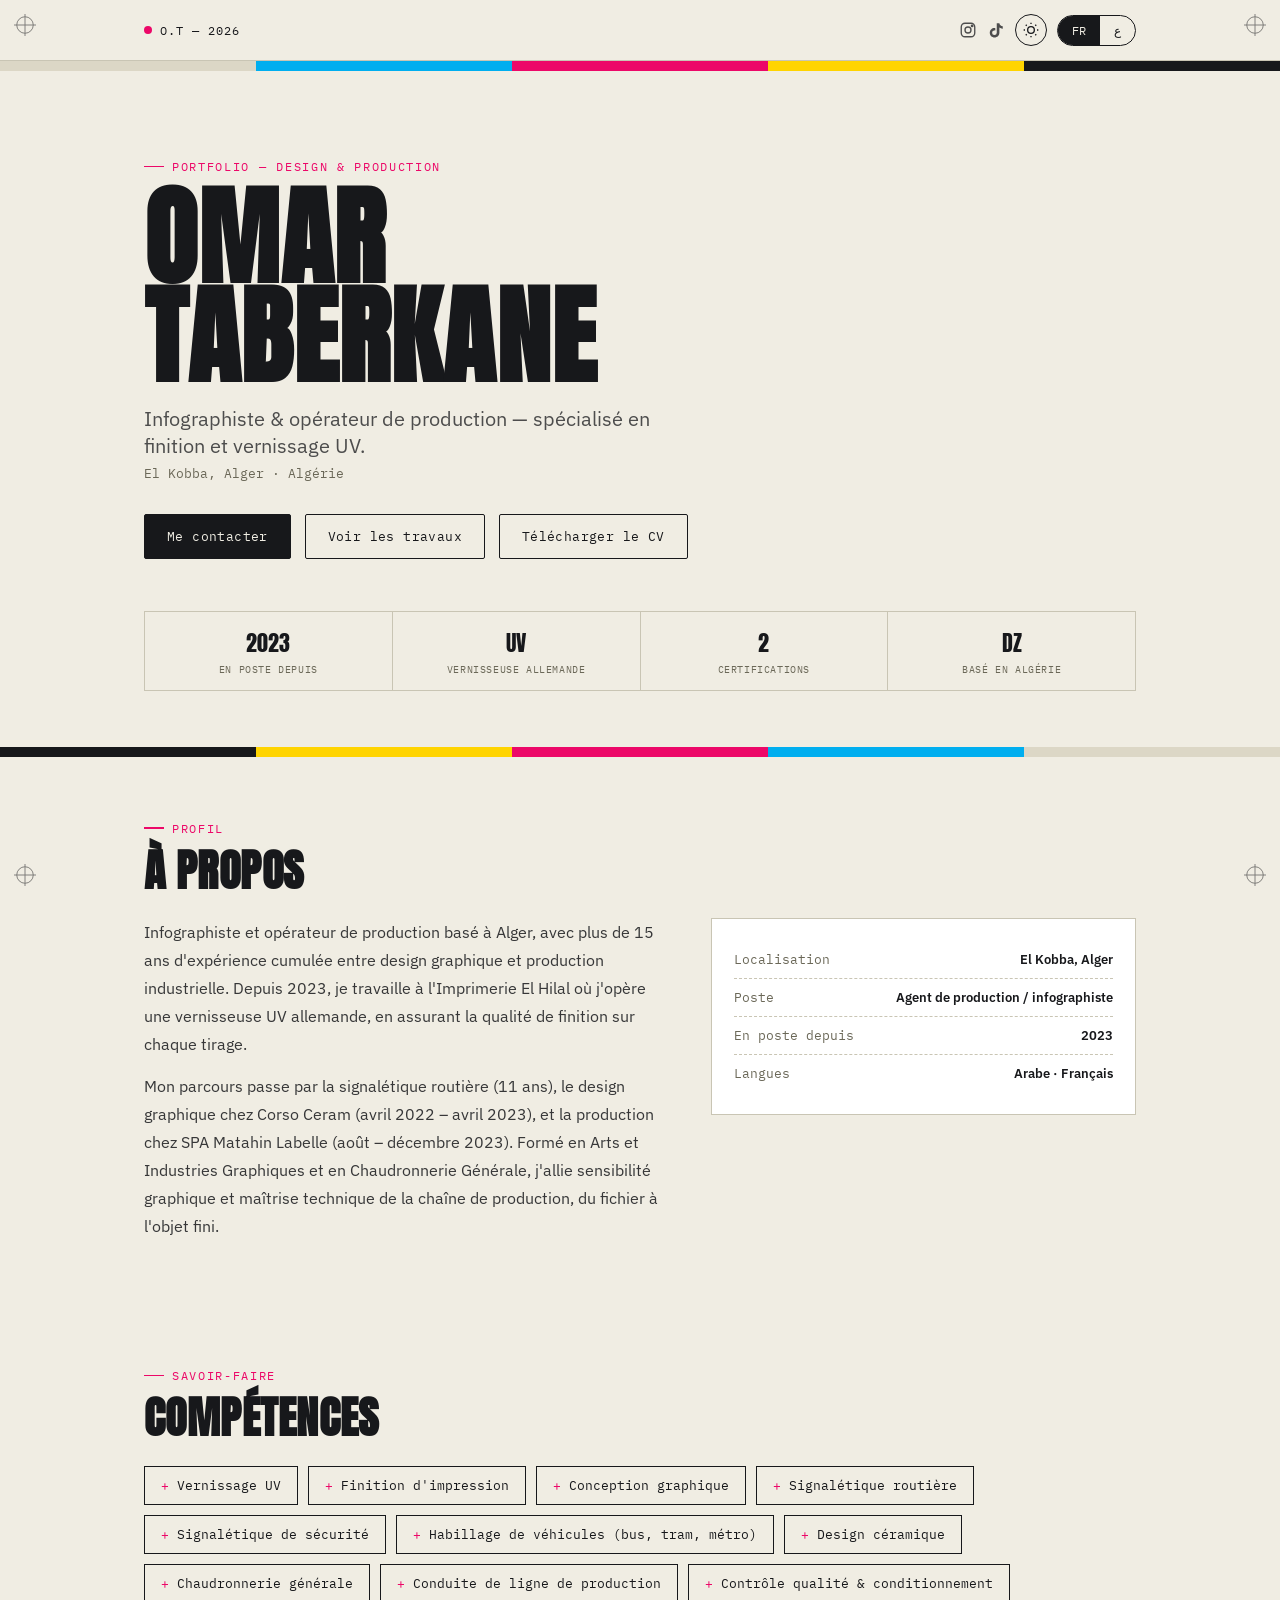
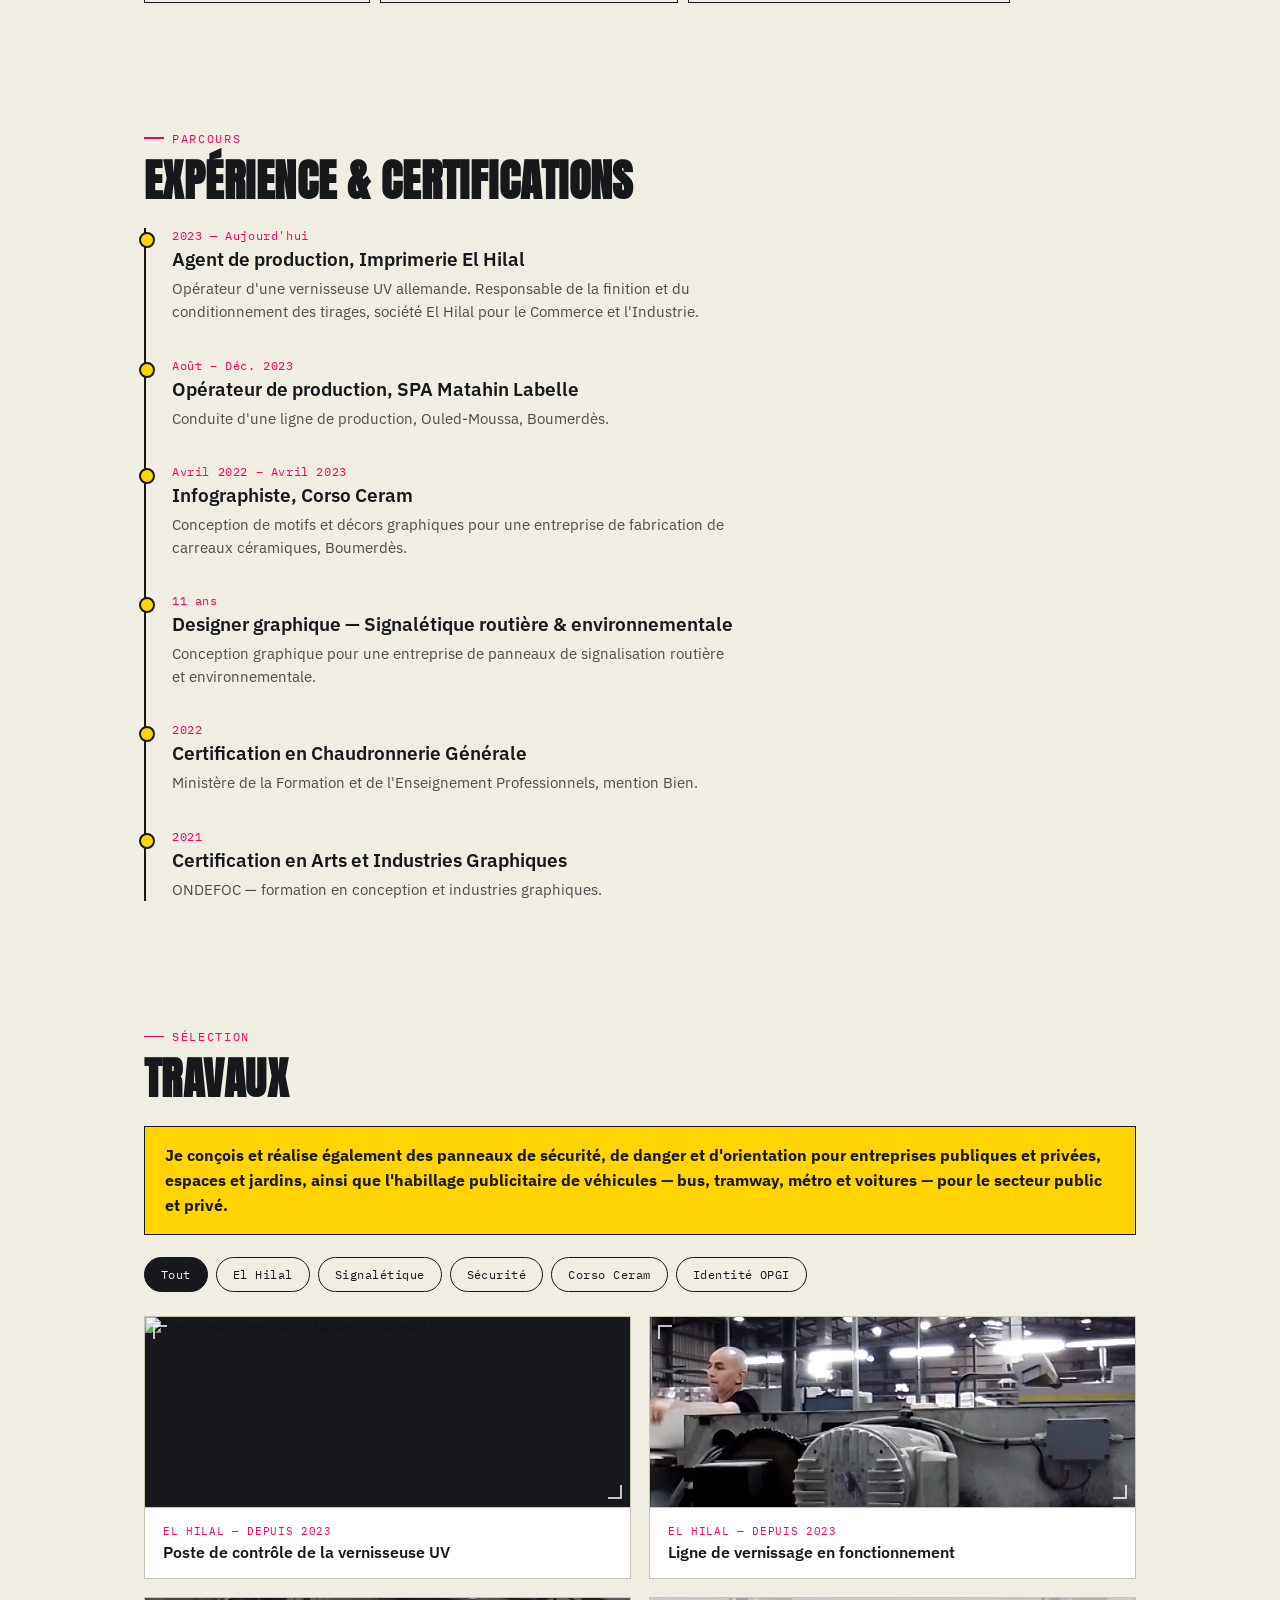
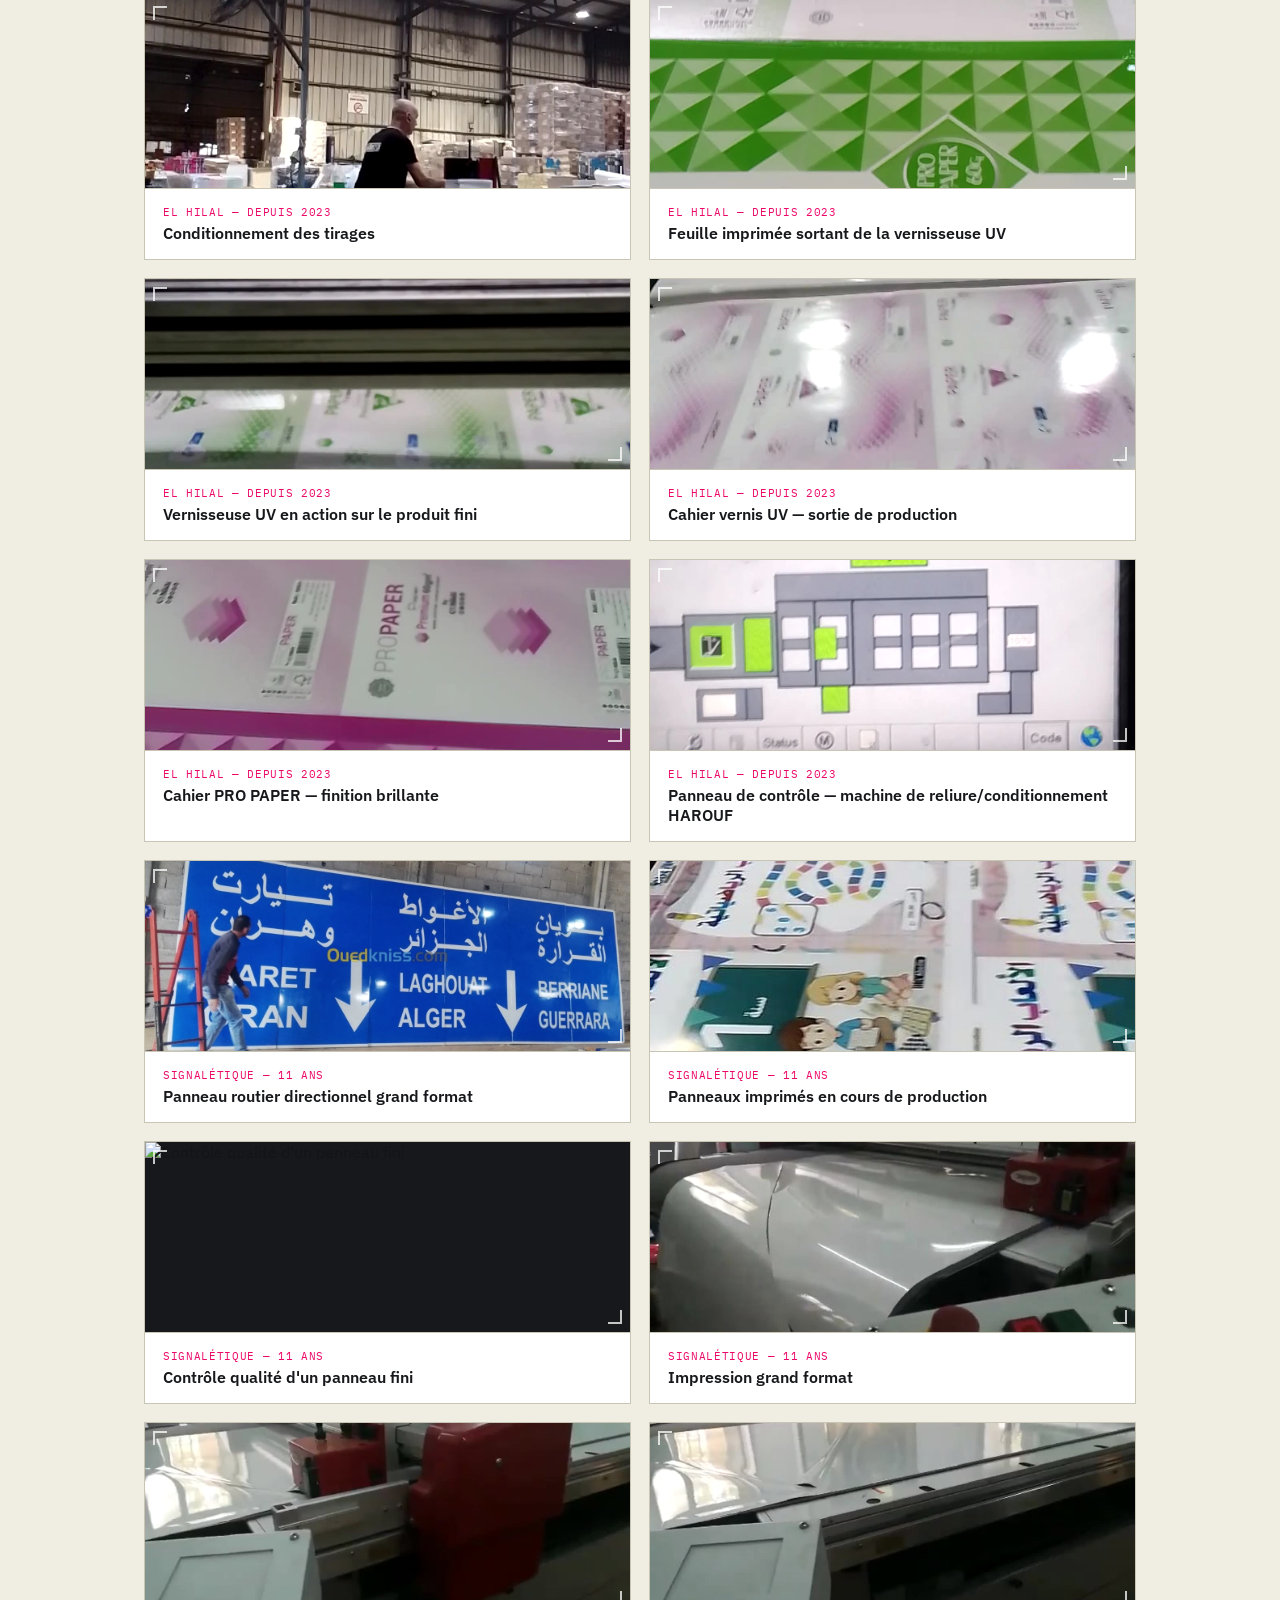
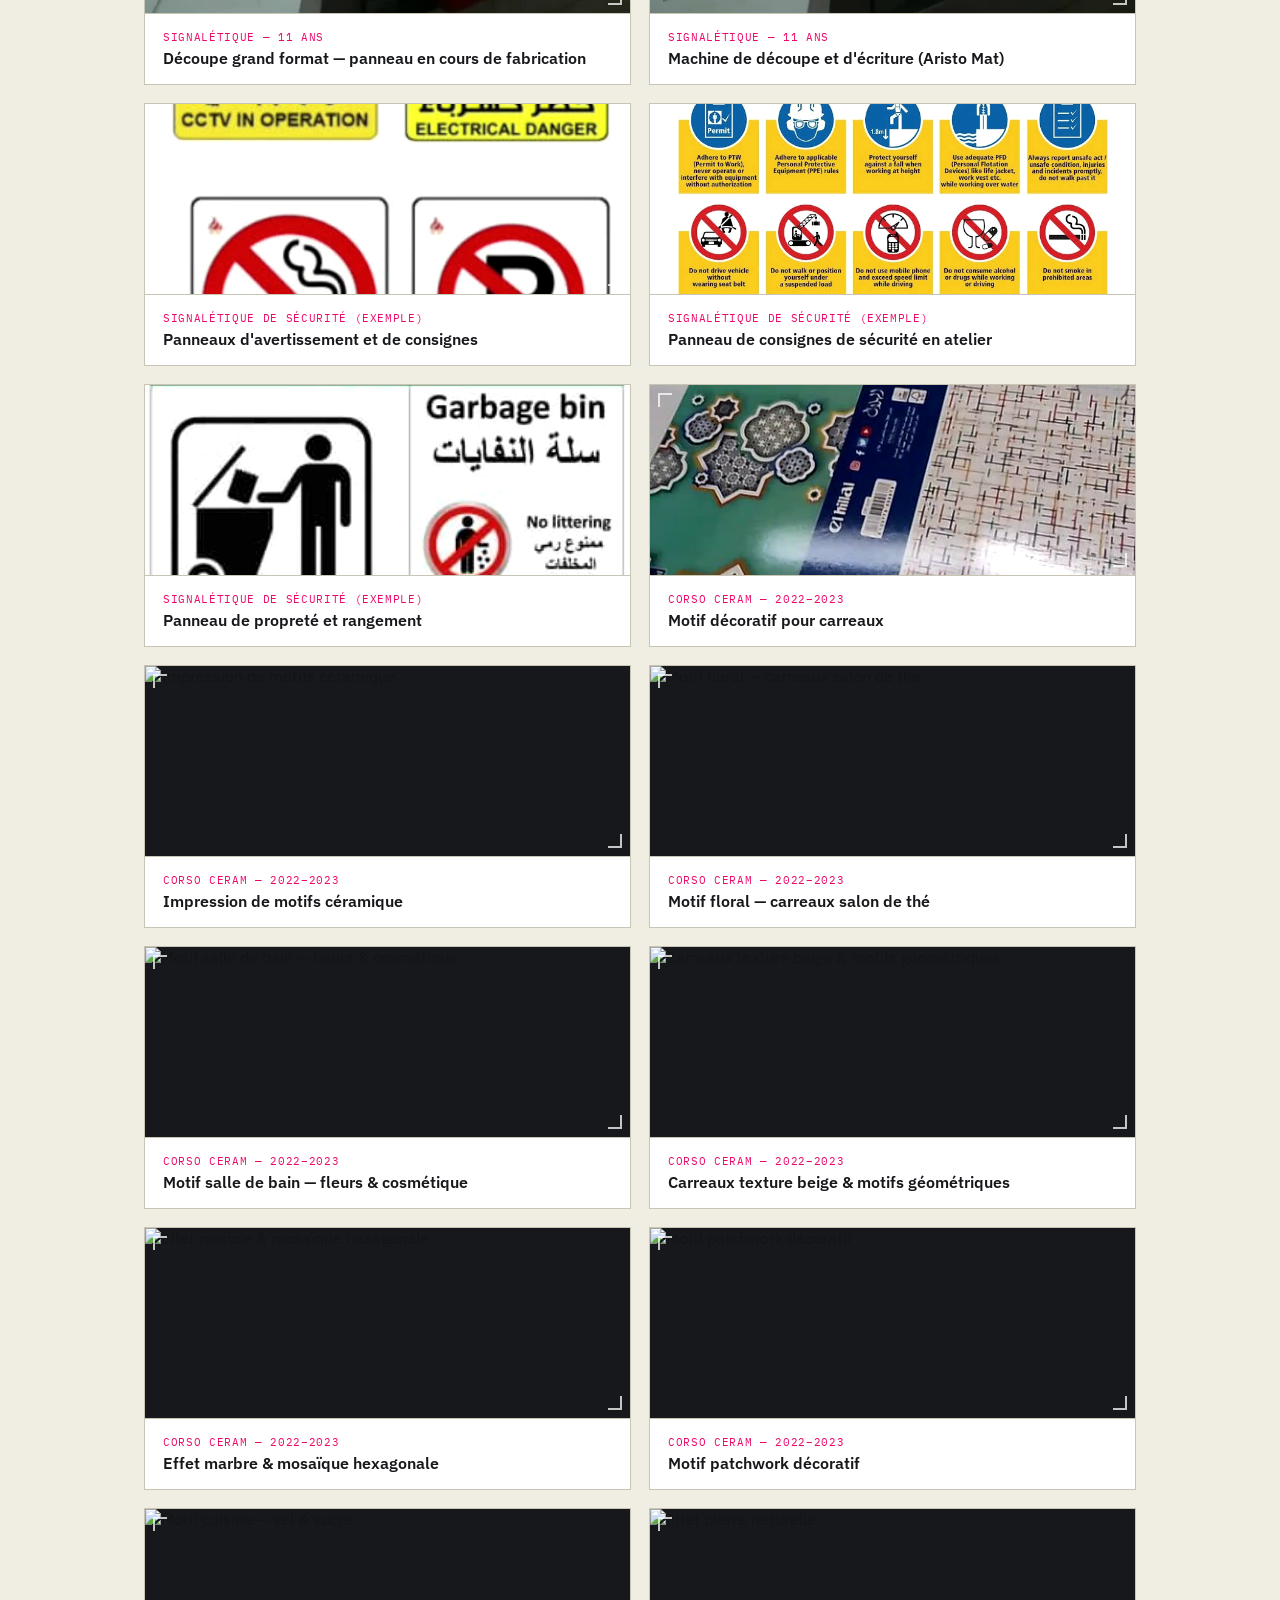
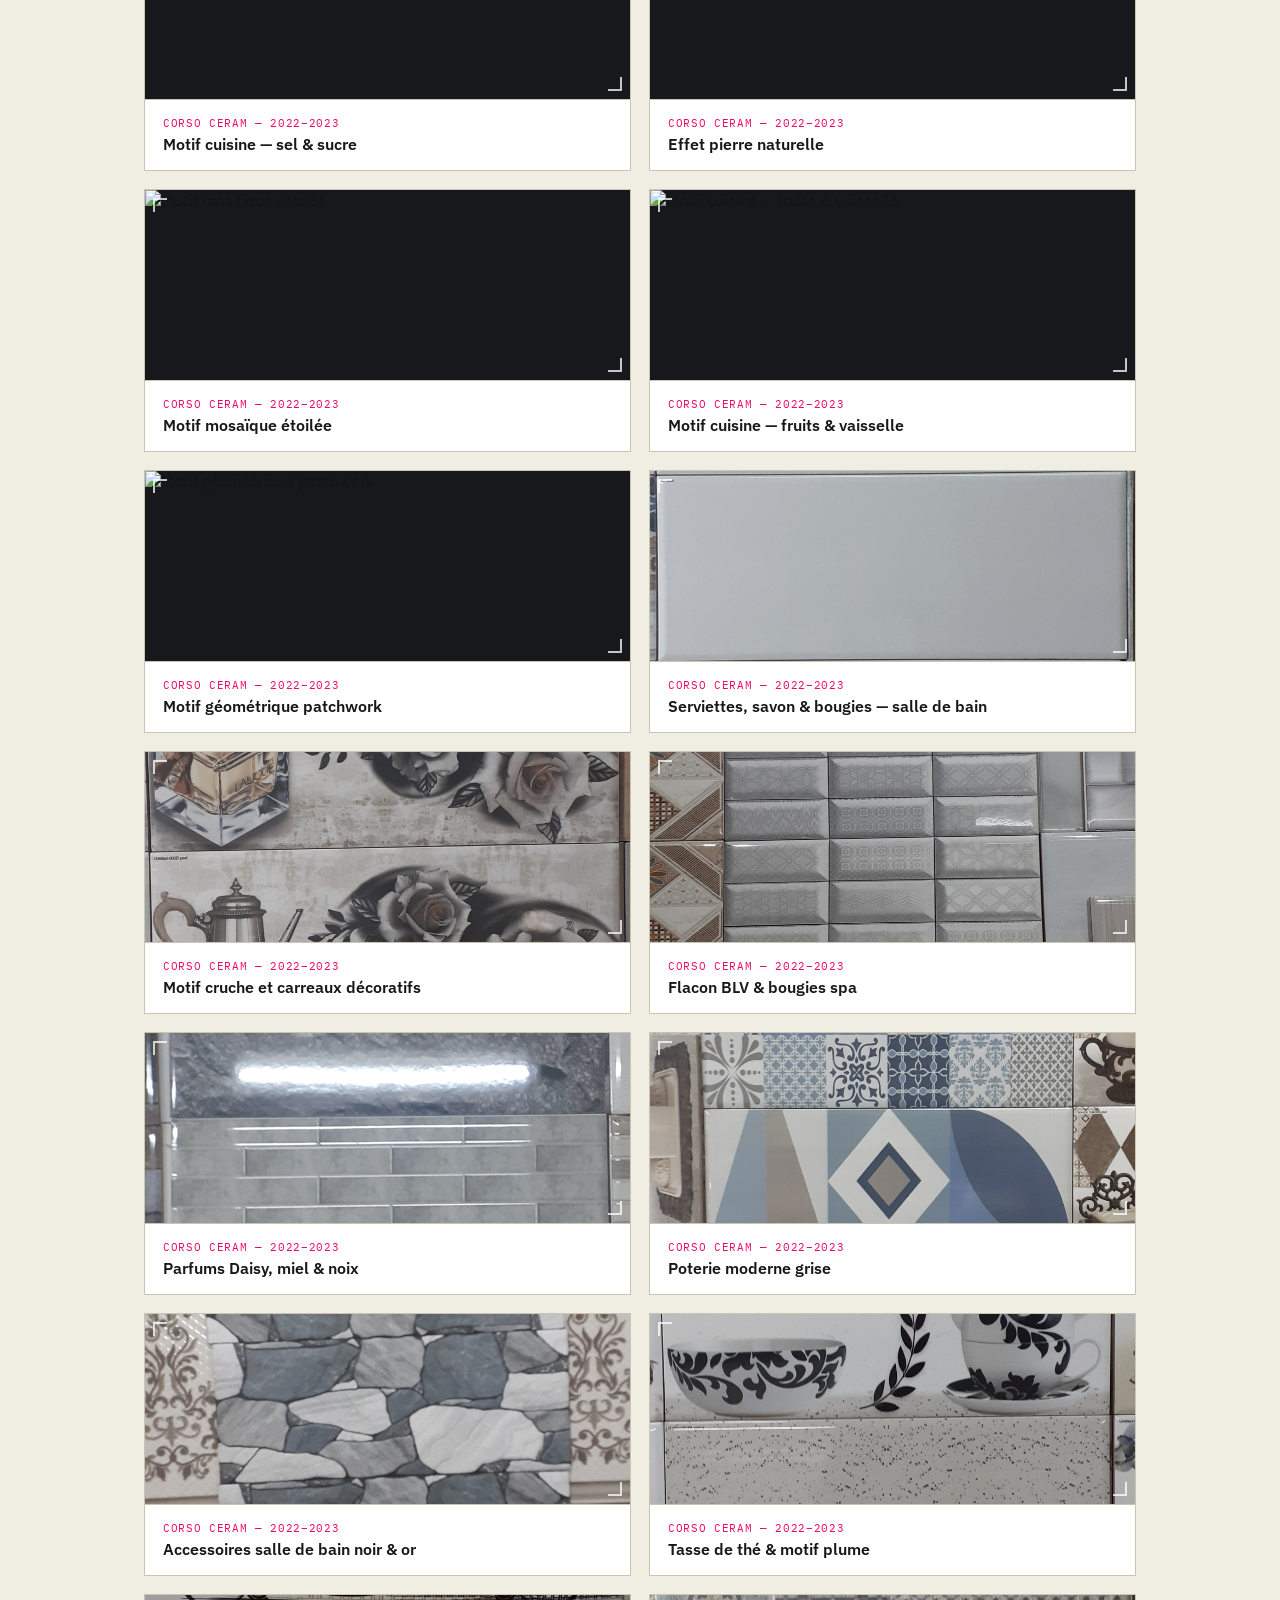
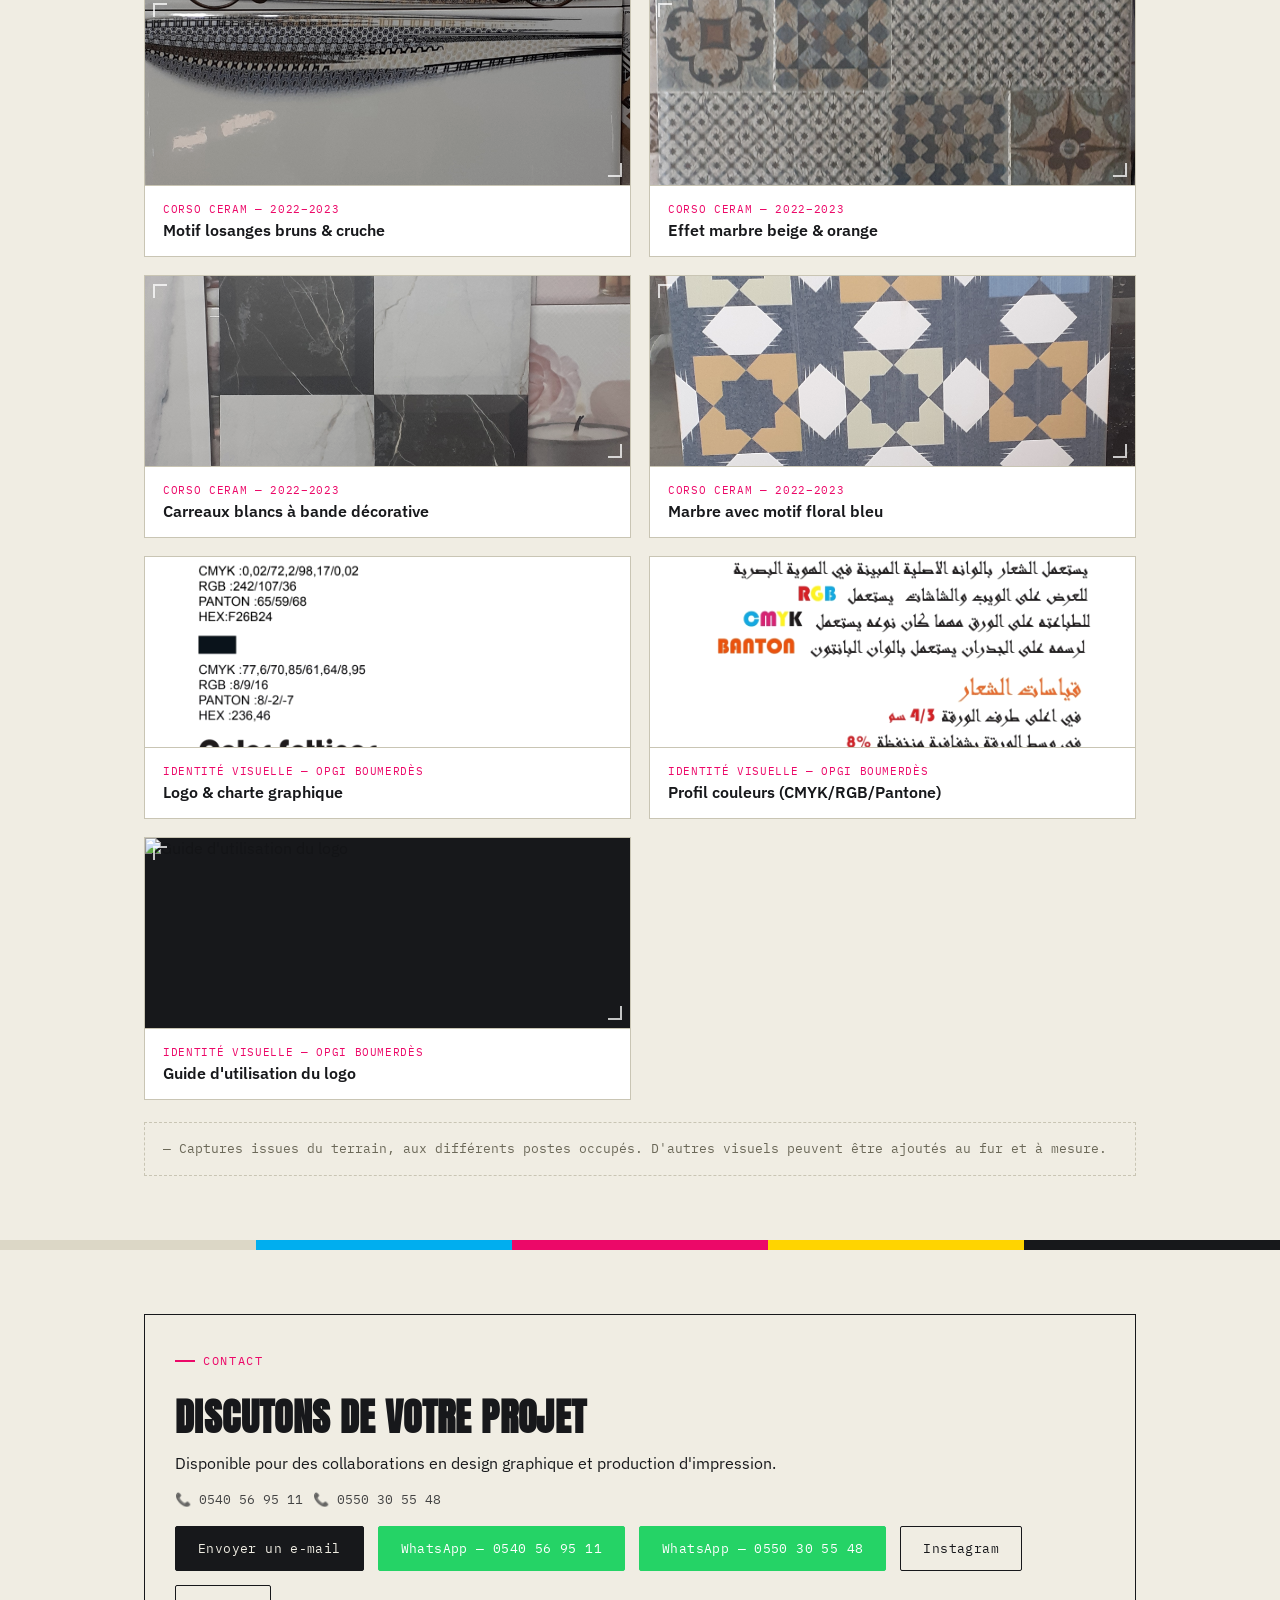
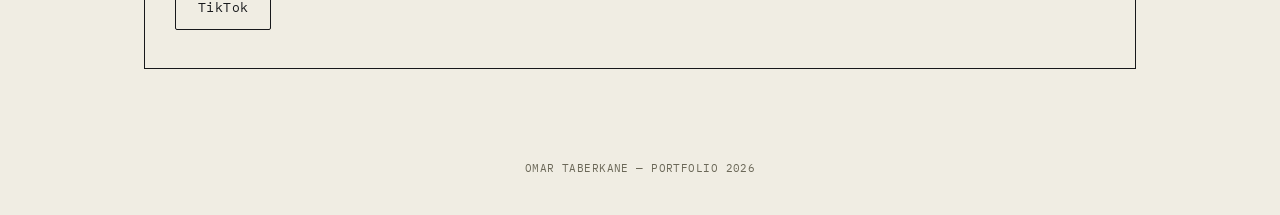
==== index.html @ 8947afd4 "Add files via upload" ====
<!DOCTYPE html>
<html lang="fr" dir="ltr" id="html-root">
<head>
<meta charset="UTF-8">
<meta name="viewport" content="width=device-width, initial-scale=1.0">
<title>Omar Taberkane — Portfolio</title>
<meta name="description" content="Omar Taberkane — Infographiste & opérateur de production, Alger. Signalétique, céramique, impression, vernissage UV.">
<meta property="og:title" content="Omar Taberkane — Infographiste & Opérateur de Production">
<meta property="og:description" content="Plus de 15 ans d'expérience entre design graphique, signalétique, céramique et production industrielle. Basé à Alger.">
<meta property="og:image" content="hilal-2.jpg">
<meta property="og:type" content="website">
<link rel="preconnect" href="https://fonts.googleapis.com">
<link href="https://fonts.googleapis.com/css2?family=Anton&family=IBM+Plex+Sans:wght@400;500;600&family=IBM+Plex+Mono:wght@500&family=Cairo:wght@400;600;800&family=IBM+Plex+Sans+Arabic:wght@400;500;600&display=swap" rel="stylesheet">
<style>
  :root{
    --paper:#F0EDE3;
    --paper-shadow:#DCD7C6;
    --ink:#17181B;
    --cyan:#00AEEF;
    --magenta:#EC0868;
    --yellow:#FFD400;
    --line:#C9C5B4;
    --card-bg:#fff;
    --max:1040px;
  }

  html[data-theme="dark"]{
    --paper:#15161A;
    --paper-shadow:#1F2025;
    --ink:#F0EDE3;
    --line:#33343A;
    --card-bg:#1C1D22;
  }

  *{box-sizing:border-box; margin:0; padding:0;}
  html{scroll-behavior:smooth;}
  body{
    background:var(--paper);
    color:var(--ink);
    font-family:'IBM Plex Sans', sans-serif;
    -webkit-font-smoothing:antialiased;
    overflow-x:hidden;
    transition:background .25s ease, color .25s ease;
  }
  html[data-lang="ar"] body{ font-family:'IBM Plex Sans Arabic','IBM Plex Sans', sans-serif; }

  .display{
    font-family:'Anton', sans-serif;
    text-transform:uppercase;
    letter-spacing:0.01em;
    line-height:0.92;
  }
  html[data-lang="ar"] .display{
    font-family:'Cairo', sans-serif;
    font-weight:800;
    letter-spacing:0;
    text-transform:none;
  }

  .mono{ font-family:'IBM Plex Mono', monospace; }
  html[data-lang="ar"] .mono{ font-family:'IBM Plex Sans Arabic', sans-serif; }

  .reg-mark{ position:fixed; width:22px; height:22px; z-index:40; opacity:0.55; pointer-events:none; }
  .reg-mark svg{width:100%; height:100%;}
  .reg-tl{top:14px; left:14px;} .reg-tr{top:14px; right:14px;}
  .reg-bl{bottom:14px; left:14px;} .reg-br{bottom:14px; right:14px;}
  @media (max-width:640px){ .reg-mark{width:16px; height:16px;} }

  header{
    position:sticky; top:0; z-index:30;
    background:rgba(240,237,227,0.92);
    backdrop-filter:blur(6px);
    border-bottom:1px solid var(--line);
    transition:background .25s ease;
  }
  html[data-theme="dark"] header{ background:rgba(21,22,26,0.92); }
  .header-inner{ max-width:var(--max); margin:0 auto; padding:14px 24px; display:flex; align-items:center; justify-content:space-between; }
  .brand-mark{ display:flex; align-items:center; gap:8px; font-family:'IBM Plex Mono', monospace; font-size:12px; letter-spacing:0.08em; }
  .brand-dot{width:8px; height:8px; border-radius:50%; background:var(--magenta);}
  .header-controls{ display:flex; align-items:center; gap:10px; }
  .icon-btn{ width:32px; height:32px; border-radius:50%; border:1.5px solid var(--ink); background:transparent; color:var(--ink); display:flex; align-items:center; justify-content:center; cursor:pointer; }
  .lang-toggle{ display:flex; border:1.5px solid var(--ink); border-radius:999px; overflow:hidden; font-family:'IBM Plex Mono', monospace; font-size:12px; letter-spacing:0.04em; }
  .lang-toggle button{ border:none; background:transparent; color:var(--ink); padding:7px 14px; cursor:pointer; font:inherit; }
  .lang-toggle button.active{ background:var(--ink); color:var(--paper); }
  .social-links{ display:flex; gap:10px; }
  .social-links a{ color:var(--ink); display:flex; opacity:0.75; transition:opacity .15s ease; }
  .social-links a:hover{ opacity:1; color:var(--magenta); }

  .colorbar{ display:flex; height:10px; width:100%; }
  .colorbar span{ flex:1; }
  .cb-paper{background:var(--paper-shadow);} .cb-c{background:var(--cyan);}
  .cb-m{background:var(--magenta);} .cb-y{background:var(--yellow);} .cb-k{background:var(--ink);}

  section{ max-width:var(--max); margin:0 auto; padding:64px 24px; position:relative;}
  @media (max-width:640px){ section{ padding:44px 20px; } }

  .eyebrow{ font-family:'IBM Plex Mono', monospace; font-size:12px; letter-spacing:0.14em; text-transform:uppercase; color:var(--magenta); display:flex; align-items:center; gap:8px; margin-bottom:14px; }
  html[data-lang="ar"] .eyebrow{ font-family:'IBM Plex Sans Arabic'; letter-spacing:0; }
  .eyebrow::before{ content:""; width:20px; height:1.5px; background:var(--magenta); }

  .hero{ padding-top:88px; padding-bottom:56px; }
  .hero h1{ font-size:clamp(48px, 11vw, 108px); color:var(--ink); }
  .hero .role{ margin-top:18px; font-size:clamp(16px,3vw,20px); max-width:520px; color:var(--ink); opacity:.75; }
  .hero .tag{ margin-top:6px; font-family:'IBM Plex Mono', monospace; font-size:13px; color:#6b6858; }
  html[data-lang="ar"] .hero .tag{ font-family:'IBM Plex Sans Arabic'; }
  .hero-actions{ margin-top:32px; display:flex; gap:14px; flex-wrap:wrap; }
  .btn{ font-family:'IBM Plex Mono', monospace; font-size:13px; letter-spacing:0.03em; padding:13px 22px; border-radius:2px; text-decoration:none; cursor:pointer; display:inline-flex; align-items:center; gap:8px; border:1.5px solid var(--ink); transition:transform .15s ease; }
  html[data-lang="ar"] .btn{ font-family:'IBM Plex Sans Arabic'; }
  .btn:hover{ transform:translateY(-2px); }
  .btn-solid{ background:var(--ink); color:var(--paper); }
  .btn-outline{ background:transparent; color:var(--ink); }
  .btn-whatsapp{ background:#25D366; color:#fff; border-color:#25D366; }

  .swatch-strip{ display:flex; gap:0; margin-top:52px; border:1px solid var(--line); }
  .swatch{ flex:1; padding:14px 10px; border-inline-start:1px solid var(--line); text-align:center; }
  .swatch:first-child{ border-inline-start:none; }
  .swatch .n{ font-family:'Anton', sans-serif; font-size:22px; }
  html[data-lang="ar"] .swatch .n{ font-family:'Cairo', sans-serif; font-weight:800;}
  .swatch .l{ font-family:'IBM Plex Mono', monospace; font-size:10px; letter-spacing:0.06em; text-transform:uppercase; color:#6b6858; margin-top:4px;}
  html[data-lang="ar"] .swatch .l{ font-family:'IBM Plex Sans Arabic'; letter-spacing:0;}
  @media (max-width:640px){ .swatch-strip{ flex-wrap:wrap; } .swatch{ flex:1 1 50%; border-bottom:1px solid var(--line);} }

  .about-grid{ display:grid; grid-template-columns:1.1fr 0.9fr; gap:48px; align-items:start; }
  @media (max-width:760px){ .about-grid{ grid-template-columns:1fr; } }
  .about-text p{ font-size:16px; line-height:1.75; color:var(--ink); opacity:.85; margin-bottom:14px; }
  .about-text p:last-child{ margin-bottom:0; }
  .info-card{ border:1px solid var(--line); background:var(--card-bg); padding:22px; }
  .info-card .row{ display:flex; justify-content:space-between; gap:12px; padding:10px 0; border-bottom:1px dashed var(--line); font-size:13px;}
  .info-card .row:last-child{ border-bottom:none; }
  .info-card .row .k{ color:#6b6858; font-family:'IBM Plex Mono',monospace; }
  html[data-lang="ar"] .info-card .row .k{ font-family:'IBM Plex Sans Arabic'; }
  .info-card .row .v{ font-weight:600; text-align:right; }
  html[data-lang="ar"] .info-card .row .v{ text-align:left; }

  h2.section-title{ font-size:clamp(30px,5vw,44px); margin-bottom:28px; }

  .chip-grid{ display:flex; flex-wrap:wrap; gap:10px; }
  .chip{ border:1.5px solid var(--ink); padding:10px 16px; font-size:13px; font-family:'IBM Plex Mono', monospace; position:relative; }
  html[data-lang="ar"] .chip{ font-family:'IBM Plex Sans Arabic'; }
  .chip::before{ content:"+ "; color:var(--magenta); }

  .timeline{ border-inline-start:2px solid var(--ink); padding-inline-start:26px; display:flex; flex-direction:column; gap:34px; }
  .t-item{ position:relative; }
  .t-item::before{ content:""; position:absolute; inset-inline-start:-33px; top:4px; width:12px; height:12px; background:var(--yellow); border:2px solid var(--ink); border-radius:50%; }
  .t-item .yr{ font-family:'IBM Plex Mono', monospace; font-size:12px; color:var(--magenta); letter-spacing:0.05em; }
  html[data-lang="ar"] .t-item .yr{ font-family:'IBM Plex Sans Arabic'; }
  .t-item h3{ font-size:19px; margin-top:4px; font-weight:600; }
  .t-item p{ font-size:14.5px; color:var(--ink); opacity:.75; margin-top:6px; line-height:1.6; max-width:560px; }

  .filter-bar{ display:flex; flex-wrap:wrap; gap:8px; margin-bottom:24px; }
  .filter-btn{ font-family:'IBM Plex Mono', monospace; font-size:12px; letter-spacing:0.04em; padding:9px 16px; border-radius:999px; border:1.5px solid var(--ink); background:transparent; color:var(--ink); cursor:pointer; transition:background .15s ease, color .15s ease; }
  html[data-lang="ar"] .filter-btn{ font-family:'IBM Plex Sans Arabic'; }
  .filter-btn.active{ background:var(--ink); color:var(--paper); }

  .work-grid{ display:grid; grid-template-columns:repeat(2, 1fr); gap:18px; }
  @media (max-width:640px){ .work-grid{ grid-template-columns:1fr; } }
  .work-card{ border:1px solid var(--line); background:var(--card-bg); overflow:hidden; cursor:pointer; }
  .work-thumb{ height:190px; position:relative; overflow:hidden; display:flex; align-items:center; justify-content:center; background:var(--ink); }
  .work-thumb img{ width:100%; height:100%; object-fit:cover; display:block; filter:grayscale(15%) contrast(1.04); transition:transform .35s ease, filter .35s ease; }
  .work-card:hover .work-thumb img{ transform:scale(1.05); filter:grayscale(0%) contrast(1.04); }
  .work-thumb .crop{ position:absolute; width:14px; height:14px; z-index:2; }
  .work-thumb .crop.tl{top:8px; left:8px; border-top:2px solid rgba(255,255,255,0.75); border-left:2px solid rgba(255,255,255,0.75);}
  .work-thumb .crop.br{bottom:8px; right:8px; border-bottom:2px solid rgba(255,255,255,0.75); border-right:2px solid rgba(255,255,255,0.75);}
  .work-info{ padding:16px 18px; border-top:1px solid var(--line); }
  .work-info .cat{ font-family:'IBM Plex Mono', monospace; font-size:11px; letter-spacing:0.06em; text-transform:uppercase; color:var(--magenta); }
  html[data-lang="ar"] .work-info .cat{ font-family:'IBM Plex Sans Arabic'; letter-spacing:0; }
  .work-info h4{ font-size:15.5px; margin-top:4px; font-weight:600; }

  .note-box{ margin-top:22px; border:1px dashed var(--line); padding:16px 18px; font-size:13px; color:#6b6858; font-family:'IBM Plex Mono', monospace; line-height:1.6; }
  html[data-lang="ar"] .note-box{ font-family:'IBM Plex Sans Arabic'; }

  .service-banner{ background:var(--yellow); color:var(--ink); border:1.5px solid var(--ink); padding:16px 20px; font-weight:700; font-size:15.5px; line-height:1.6; margin-bottom:22px; }

  .lightbox{ position:fixed; inset:0; background:rgba(0,0,0,0.92); z-index:100; display:none; align-items:center; justify-content:center; padding:24px; }
  .lightbox.open{ display:flex; }
  .lightbox img{ max-width:100%; max-height:78vh; object-fit:contain; }
  .lightbox-caption{ color:#fff; font-family:'IBM Plex Mono', monospace; font-size:13px; margin-top:14px; text-align:center; }
  .lightbox-close{ position:absolute; top:20px; right:20px; width:40px; height:40px; border-radius:50%; background:rgba(255,255,255,0.1); border:1.5px solid #fff; color:#fff; font-size:20px; display:flex; align-items:center; justify-content:center; cursor:pointer; }
  .lightbox-nav{ position:absolute; top:50%; transform:translateY(-50%); width:44px; height:44px; border-radius:50%; background:rgba(255,255,255,0.1); border:1.5px solid #fff; color:#fff; font-size:20px; display:flex; align-items:center; justify-content:center; cursor:pointer; }
  .lightbox-prev{ left:16px; } .lightbox-next{ right:16px; }

  .contact-box{ border:1.5px solid var(--ink); padding:38px 30px; display:flex; flex-direction:column; gap:18px; }
  .contact-box h2{ font-size:clamp(26px,5vw,38px); }
  .contact-links{ display:flex; flex-wrap:wrap; gap:14px; }
  .contact-phones{ display:flex; flex-wrap:wrap; gap:10px; font-family:'IBM Plex Mono', monospace; font-size:13px; color:var(--ink); opacity:.8; }
  html[data-lang="ar"] .contact-phones{ font-family:'IBM Plex Sans Arabic'; }

  footer{ text-align:center; padding:28px 20px 40px; font-family:'IBM Plex Mono', monospace; font-size:11px; color:#6b6858; letter-spacing:0.04em; }
  html[data-lang="ar"] footer{ font-family:'IBM Plex Sans Arabic'; letter-spacing:0; }

  ::selection{ background:var(--yellow); color:var(--ink); }
  a{ color:inherit; }
  button:focus-visible, a:focus-visible{ outline:2px solid var(--magenta); outline-offset:2px; }
  @media (prefers-reduced-motion: reduce){ *{ transition:none !important; scroll-behavior:auto !important; } }
</style>
</head>
<body>

  <div class="reg-mark reg-tl"><svg viewBox="0 0 24 24"><circle cx="12" cy="12" r="9" fill="none" stroke="currentColor" stroke-width="1"/><line x1="12" y1="0" x2="12" y2="24" stroke="currentColor" stroke-width="1"/><line x1="0" y1="12" x2="24" y2="12" stroke="currentColor" stroke-width="1"/></svg></div>
  <div class="reg-mark reg-tr"><svg viewBox="0 0 24 24"><circle cx="12" cy="12" r="9" fill="none" stroke="currentColor" stroke-width="1"/><line x1="12" y1="0" x2="12" y2="24" stroke="currentColor" stroke-width="1"/><line x1="0" y1="12" x2="24" y2="12" stroke="currentColor" stroke-width="1"/></svg></div>
  <div class="reg-mark reg-bl"><svg viewBox="0 0 24 24"><circle cx="12" cy="12" r="9" fill="none" stroke="currentColor" stroke-width="1"/><line x1="12" y1="0" x2="12" y2="24" stroke="currentColor" stroke-width="1"/><line x1="0" y1="12" x2="24" y2="12" stroke="currentColor" stroke-width="1"/></svg></div>
  <div class="reg-mark reg-br"><svg viewBox="0 0 24 24"><circle cx="12" cy="12" r="9" fill="none" stroke="currentColor" stroke-width="1"/><line x1="12" y1="0" x2="12" y2="24" stroke="currentColor" stroke-width="1"/><line x1="0" y1="12" x2="24" y2="12" stroke="currentColor" stroke-width="1"/></svg></div>

  <header>
    <div class="header-inner">
      <div class="brand-mark"><span class="brand-dot"></span><span>O.T — 2026</span></div>
      <div class="header-controls">
        <div class="social-links">
          <a href="https://instagram.com/omartaberkane" target="_blank" rel="noopener" aria-label="Instagram">
            <svg width="18" height="18" viewBox="0 0 24 24" fill="none" stroke="currentColor" stroke-width="1.8"><rect x="3" y="3" width="18" height="18" rx="5"/><circle cx="12" cy="12" r="4"/><circle cx="17.5" cy="6.5" r="1"/></svg>
          </a>
          <a href="https://tiktok.com/@omar.t341" target="_blank" rel="noopener" aria-label="TikTok">
            <svg width="18" height="18" viewBox="0 0 24 24" fill="currentColor"><path d="M16.5 3c.4 2.2 2 3.9 4.5 4.1v3.1c-1.6.1-3-.4-4.5-1.4v6.9c0 3.6-2.9 6.3-6.4 6.3S3.7 19.3 3.7 15.7c0-3.5 2.8-6.3 6.2-6.3.4 0 .8 0 1.2.1v3.2a3.1 3.1 0 0 0-1.2-.2 3.1 3.1 0 1 0 3.1 3.1V3h3.5z"/></svg>
          </a>
        </div>
        <button class="icon-btn" id="theme-toggle" aria-label="Toggle theme" onclick="toggleTheme()">
          <svg id="theme-icon" width="16" height="16" viewBox="0 0 24 24" fill="none" stroke="currentColor" stroke-width="2"><circle cx="12" cy="12" r="5"/><line x1="12" y1="1" x2="12" y2="3"/><line x1="12" y1="21" x2="12" y2="23"/><line x1="4.2" y1="4.2" x2="5.6" y2="5.6"/><line x1="18.4" y1="18.4" x2="19.8" y2="19.8"/><line x1="1" y1="12" x2="3" y2="12"/><line x1="21" y1="12" x2="23" y2="12"/><line x1="4.2" y1="19.8" x2="5.6" y2="18.4"/><line x1="18.4" y1="5.6" x2="19.8" y2="4.2"/></svg>
        </button>
        <div class="lang-toggle">
          <button id="btn-fr" class="active" onclick="setLang('fr')">FR</button>
          <button id="btn-ar" onclick="setLang('ar')">ع</button>
        </div>
      </div>
    </div>
  </header>
  <div class="colorbar"><span class="cb-paper"></span><span class="cb-c"></span><span class="cb-m"></span><span class="cb-y"></span><span class="cb-k"></span></div>

  <!-- HERO -->
  <section class="hero">
    <div class="eyebrow" data-i18n="eyebrow-hero"></div>
    <h1 class="display" data-i18n-html="hero-title"></h1>
    <p class="role" data-i18n="hero-role"></p>
    <p class="tag mono" data-i18n="hero-tag"></p>
    <div class="hero-actions">
      <a href="#contact" class="btn btn-solid" data-i18n="btn-contact"></a>
      <a href="#work" class="btn btn-outline" data-i18n="btn-work"></a>
      <a href="CV_Omar_Taberkane.pdf" target="_blank" class="btn btn-outline" data-i18n="btn-cv"></a>
    </div>
    <div class="swatch-strip">
      <div class="swatch"><div class="n" data-count="2023">0</div><div class="l" data-i18n="sw1"></div></div>
      <div class="swatch"><div class="n">UV</div><div class="l" data-i18n="sw2"></div></div>
      <div class="swatch"><div class="n" data-count="2">0</div><div class="l" data-i18n="sw3"></div></div>
      <div class="swatch"><div class="n">DZ</div><div class="l" data-i18n="sw4"></div></div>
    </div>
  </section>

  <div class="colorbar"><span class="cb-k"></span><span class="cb-y"></span><span class="cb-m"></span><span class="cb-c"></span><span class="cb-paper"></span></div>

  <!-- ABOUT -->
  <section id="about">
    <div class="eyebrow" data-i18n="eyebrow-about"></div>
    <h2 class="section-title display" data-i18n="about-title"></h2>
    <div class="about-grid">
      <div class="about-text">
        <p data-i18n="about-p1"></p>
        <p data-i18n="about-p2"></p>
      </div>
      <div class="info-card">
        <div class="row"><span class="k" data-i18n="info-loc"></span><span class="v">El Kobba, Alger</span></div>
        <div class="row"><span class="k" data-i18n="info-role"></span><span class="v" data-i18n="info-role-v"></span></div>
        <div class="row"><span class="k" data-i18n="info-since"></span><span class="v">2023</span></div>
        <div class="row"><span class="k" data-i18n="info-lang"></span><span class="v" data-i18n="info-lang-v"></span></div>
      </div>
    </div>
  </section>

  <!-- SKILLS -->
  <section id="skills">
    <div class="eyebrow" data-i18n="eyebrow-skills"></div>
    <h2 class="section-title display" data-i18n="skills-title"></h2>
    <div class="chip-grid" id="chip-grid"></div>
  </section>

  <!-- EXPERIENCE -->
  <section id="experience">
    <div class="eyebrow" data-i18n="eyebrow-exp"></div>
    <h2 class="section-title display" data-i18n="exp-title"></h2>
    <div class="timeline" id="timeline"></div>
  </section>

  <!-- WORK -->
  <section id="work">
    <div class="eyebrow" data-i18n="eyebrow-work"></div>
    <h2 class="section-title display" data-i18n="work-title"></h2>
    <p class="service-banner" data-i18n="service-banner"></p>
    <div class="filter-bar" id="filter-bar"></div>
    <div class="work-grid" id="work-grid"></div>
    <div class="note-box" data-i18n="work-note"></div>
  </section>

  <div class="colorbar"><span class="cb-paper"></span><span class="cb-c"></span><span class="cb-m"></span><span class="cb-y"></span><span class="cb-k"></span></div>

  <!-- CONTACT -->
  <section id="contact">
    <div class="contact-box">
      <div class="eyebrow" data-i18n="eyebrow-contact"></div>
      <h2 class="display" data-i18n="contact-title"></h2>
      <p data-i18n="contact-p"></p>
      <div class="contact-phones">
        <span>📞 0540 56 95 11</span>
        <span>📞 0550 30 55 48</span>
      </div>
      <div class="contact-links">
        <a href="mailto:omartaberkane57@gmail.com" class="btn btn-solid" data-i18n="btn-email"></a>
        <a href="https://wa.me/213540569511" target="_blank" rel="noopener" class="btn btn-whatsapp">WhatsApp — 0540 56 95 11</a>
        <a href="https://wa.me/213550305548" target="_blank" rel="noopener" class="btn btn-whatsapp">WhatsApp — 0550 30 55 48</a>
        <a href="https://instagram.com/omartaberkane" target="_blank" rel="noopener" class="btn btn-outline">Instagram</a>
        <a href="https://tiktok.com/@omar.t341" target="_blank" rel="noopener" class="btn btn-outline">TikTok</a>
      </div>
    </div>
  </section>

  <footer data-i18n="footer"></footer>

  <!-- LIGHTBOX -->
  <div class="lightbox" id="lightbox">
    <div class="lightbox-close" onclick="closeLightbox()">✕</div>
    <div class="lightbox-nav lightbox-prev" onclick="navLightbox(-1)">‹</div>
    <div class="lightbox-nav lightbox-next" onclick="navLightbox(1)">›</div>
    <div>
      <img id="lightbox-img" src="" alt="">
      <div class="lightbox-caption" id="lightbox-caption"></div>
    </div>
  </div>

<script>
const dict = {
  fr: {
    "eyebrow-hero":"Portfolio — Design & Production",
    "hero-title":"OMAR<br>TABERKANE",
    "hero-role":"Infographiste & opérateur de production — spécialisé en finition et vernissage UV.",
    "hero-tag":"El Kobba, Alger · Algérie",
    "btn-contact":"Me contacter",
    "btn-work":"Voir les travaux",
    "btn-cv":"Télécharger le CV",
    "sw1":"En poste depuis","sw2":"Vernisseuse allemande","sw3":"Certifications","sw4":"Basé en Algérie",
    "eyebrow-about":"Profil",
    "about-title":"À propos",
    "about-p1":"Infographiste et opérateur de production basé à Alger, avec plus de 15 ans d'expérience cumulée entre design graphique et production industrielle. Depuis 2023, je travaille à l'Imprimerie El Hilal où j'opère une vernisseuse UV allemande, en assurant la qualité de finition sur chaque tirage.",
    "about-p2":"Mon parcours passe par la signalétique routière (11 ans), le design graphique chez Corso Ceram (avril 2022 – avril 2023), et la production chez SPA Matahin Labelle (août – décembre 2023). Formé en Arts et Industries Graphiques et en Chaudronnerie Générale, j'allie sensibilité graphique et maîtrise technique de la chaîne de production, du fichier à l'objet fini.",
    "info-loc":"Localisation","info-role":"Poste","info-role-v":"Agent de production / infographiste","info-since":"En poste depuis","info-lang":"Langues","info-lang-v":"Arabe · Français",
    "eyebrow-skills":"Savoir-faire",
    "skills-title":"Compétences",
    "eyebrow-exp":"Parcours",
    "exp-title":"Expérience & certifications",
    "eyebrow-work":"Sélection",
    "work-title":"Travaux",
    "work-note":"— Captures issues du terrain, aux différents postes occupés. D'autres visuels peuvent être ajoutés au fur et à mesure.",
    "service-banner":"Je conçois et réalise également des panneaux de sécurité, de danger et d'orientation pour entreprises publiques et privées, espaces et jardins, ainsi que l'habillage publicitaire de véhicules — bus, tramway, métro et voitures — pour le secteur public et privé.",
    "eyebrow-contact":"Contact",
    "contact-title":"Discutons de votre projet",
    "contact-p":"Disponible pour des collaborations en design graphique et production d'impression.",
    "btn-email":"Envoyer un e-mail",
    "footer":"OMAR TABERKANE — PORTFOLIO 2026",
    "filter-all":"Tout"
  },
  ar: {
    "eyebrow-hero":"بورتفوليو — تصميم وإنتاج",
    "hero-title":"عمر<br>تابركان",
    "hero-role":"مصمم غرافيك ومشغل إنتاج — متخصص في التشطيب وتقنية الفرنسة (الورنيش) بالأشعة فوق البنفسجية.",
    "hero-tag":"القبة، الجزائر العاصمة",
    "btn-contact":"تواصل معي",
    "btn-work":"شاهد الأعمال",
    "btn-cv":"تحميل السيرة الذاتية",
    "sw1":"يعمل منذ","sw2":"مكينة فرنسة ألمانية","sw3":"شهادات مهنية","sw4":"مقيم بالجزائر",
    "eyebrow-about":"الملف الشخصي",
    "about-title":"نبذة عني",
    "about-p1":"مصمم غرافيك ومشغل إنتاج مقيم بالجزائر العاصمة، بخبرة تفوق 15 سنة بين التصميم الغرافيكي والإنتاج الصناعي. أعمل منذ 2023 في مطبعة الهلال حيث أشغّل مكينة فرنسة (ورنيش) ألمانية بالأشعة فوق البنفسجية، مع الحرص على جودة التشطيب في كل عملية طباعة.",
    "about-p2":"مساري المهني يمر عبر شركة اللافتات وإشارات الطرق (11 سنة)، التصميم الغرافيكي في شركة كورسو سيرام للسيراميك (أفريل 2022 – أفريل 2023)، والإنتاج في شركة SPA Matahin Labelle (أوت – ديسمبر 2023). متكوّن في الفنون والصناعات الغرافيكية وفي الحدادة العامة، مما يجمع بين الحس التصميمي والإتقان التقني لسلسلة الإنتاج، من الملف الرقمي إلى المنتج النهائي.",
    "info-loc":"الموقع","info-role":"المنصب","info-role-v":"عون إنتاج / مصمم غرافيك","info-since":"يعمل منذ","info-lang":"اللغات","info-lang-v":"العربية · الفرنسية",
    "eyebrow-skills":"الخبرات",
    "skills-title":"المهارات",
    "eyebrow-exp":"المسار",
    "exp-title":"الخبرة والشهادات",
    "eyebrow-work":"مختارات",
    "work-title":"الأعمال",
    "work-note":"— لقطات ميدانية من مختلف المناصب التي شغلها. يمكن إضافة صور أخرى لاحقا.",
    "service-banner":"أقوم أيضا بتصميم وإنجاز لوحات السلامة والأمن والإرشاد للشركات العامة والخاصة، والفضاءات، والحدائق، وكذلك تغليف المركبات الإشهاري — عربات المترو والترامواي والحافلات والسيارات — للقطاعين العام والخاص.",
    "eyebrow-contact":"تواصل",
    "contact-title":"لنتحدث عن مشروعك",
    "contact-p":"متاح للتعاون في مجال التصميم الغرافيكي وإنتاج الطباعة.",
    "btn-email":"أرسل بريدا إلكترونيا",
    "footer":"عمر تابركان — بورتفوليو 2026",
    "filter-all":"الكل"
  }
};

const skills = {
  fr:["Vernissage UV","Finition d'impression","Conception graphique","Signalétique routière","Signalétique de sécurité","Habillage de véhicules (bus, tram, métro)","Design céramique","Chaudronnerie générale","Conduite de ligne de production","Contrôle qualité & conditionnement"],
  ar:["فرنسة UV","تشطيب الطباعة","التصميم الغرافيكي","اللافتات والإشارات الطرقية","لوحات السلامة والإرشاد","تغليف المركبات (حافلات، ترامواي، مترو)","تصميم السيراميك","الحدادة العامة","تشغيل خط الإنتاج","مراقبة الجودة والتعليب"]
};

const timeline = {
  fr:[
    {yr:"2023 — Aujourd'hui", t:"Agent de production, Imprimerie El Hilal", d:"Opérateur d'une vernisseuse UV allemande. Responsable de la finition et du conditionnement des tirages, société El Hilal pour le Commerce et l'Industrie."},
    {yr:"Août – Déc. 2023", t:"Opérateur de production, SPA Matahin Labelle", d:"Conduite d'une ligne de production, Ouled-Moussa, Boumerdès."},
    {yr:"Avril 2022 – Avril 2023", t:"Infographiste, Corso Ceram", d:"Conception de motifs et décors graphiques pour une entreprise de fabrication de carreaux céramiques, Boumerdès."},
    {yr:"11 ans", t:"Designer graphique — Signalétique routière & environnementale", d:"Conception graphique pour une entreprise de panneaux de signalisation routière et environnementale."},
    {yr:"2022", t:"Certification en Chaudronnerie Générale", d:"Ministère de la Formation et de l'Enseignement Professionnels, mention Bien."},
    {yr:"2021", t:"Certification en Arts et Industries Graphiques", d:"ONDEFOC — formation en conception et industries graphiques."}
  ],
  ar:[
    {yr:"2023 — الآن", t:"عون إنتاج، مطبعة الهلال", d:"تشغيل مكينة فرنسة UV ألمانية، مع مسؤولية التشطيب وتكييف المنتجات المطبوعة، شركة الهلال للتجارة والصناعة."},
    {yr:"أوت – ديسمبر 2023", t:"مشغل إنتاج، SPA Matahin Labelle", d:"تشغيل خط إنتاج، أولاد موسى، بومرداس."},
    {yr:"أفريل 2022 – أفريل 2023", t:"مصمم إنفوغرافيك، كورسو سيرام", d:"تصميم زخارف ورسومات غرافيكية لشركة تصنيع بلاط السيراميك، بومرداس."},
    {yr:"11 سنة", t:"مصمم غرافيك — اللافتات وإشارات الطرق والبيئة", d:"تصميم غرافيكي لشركة متخصصة في لوحات إشارات المرور وإشارات البيئة."},
    {yr:"2022", t:"شهادة في الحدادة العامة", d:"وزارة التكوين والتعليم المهنيين، بتقدير جيد."},
    {yr:"2021", t:"شهادة في الفنون والصناعات الغرافيكية", d:"الديوان الوطني لتطوير وترقية التكوين المتواصل (ONDEFOC)."}
  ]
};

/* ============================================================
   جدول الصور الكامل — كل صورة سطر واحد. لإضافة صورة جديدة مستقبلا،
   زيد سطر جديد بنفس الشكل فالمجموعة المناسبة (fr و ar معا).
   ============================================================ */
const work = {
  fr:[
    // --- El Hilal ---
    {img:"hilal-2.jpg", group:"hilal", cat:"El Hilal — depuis 2023", t:"Poste de contrôle de la vernisseuse UV"},
    {img:"hilal-1.jpg", group:"hilal", cat:"El Hilal — depuis 2023", t:"Ligne de vernissage en fonctionnement"},
    {img:"hilal-3.jpg", group:"hilal", cat:"El Hilal — depuis 2023", t:"Conditionnement des tirages"},
    {img:"hilal-6.jpg", group:"hilal", cat:"El Hilal — depuis 2023", t:"Feuille imprimée sortant de la vernisseuse UV"},
    {img:"hilal-7.jpg", group:"hilal", cat:"El Hilal — depuis 2023", t:"Vernisseuse UV en action sur le produit fini"},
    {img:"hilal-8.jpg", group:"hilal", cat:"El Hilal — depuis 2023", t:"Cahier vernis UV — sortie de production"},
    {img:"hilal-9.jpg", group:"hilal", cat:"El Hilal — depuis 2023", t:"Cahier PRO PAPER — finition brillante"},
    {img:"hilal-10.jpg", group:"hilal", cat:"El Hilal — depuis 2023", t:"Panneau de contrôle — machine de reliure/conditionnement HAROUF"},
    // --- Signalétique ---
    {img:"signal-6.jpg", group:"signal", cat:"Signalétique — 11 ans", t:"Panneau routier directionnel grand format"},
    {img:"signal-1.jpg", group:"signal", cat:"Signalétique — 11 ans", t:"Panneaux imprimés en cours de production"},
    {img:"signal-2.jpg", group:"signal", cat:"Signalétique — 11 ans", t:"Contrôle qualité d'un panneau fini"},
    {img:"signal-3.jpg", group:"signal", cat:"Signalétique — 11 ans", t:"Impression grand format"},
    {img:"signal-4.jpg", group:"signal", cat:"Signalétique — 11 ans", t:"Découpe grand format — panneau en cours de fabrication"},
    {img:"signal-5.jpg", group:"signal", cat:"Signalétique — 11 ans", t:"Machine de découpe et d'écriture (Aristo Mat)"},
    // --- Sécurité industrielle ---
    {img:"securite-1.jpg", group:"securite", cat:"Signalétique de sécurité (exemple)", t:"Panneaux d'avertissement et de consignes"},
    {img:"securite-2.jpg", group:"securite", cat:"Signalétique de sécurité (exemple)", t:"Panneau de consignes de sécurité en atelier"},
    {img:"securite-3.jpg", group:"securite", cat:"Signalétique de sécurité (exemple)", t:"Panneau de propreté et rangement"},
    // --- Corso Ceram ---
    {img:"ceram-1.jpg", group:"ceram", cat:"Corso Ceram — 2022–2023", t:"Motif décoratif pour carreaux"},
    {img:"ceram-2.jpg", group:"ceram", cat:"Corso Ceram — 2022–2023", t:"Impression de motifs céramique"},
    {img:"ceram-3.jpg", group:"ceram", cat:"Corso Ceram — 2022–2023", t:"Motif floral — carreaux salon de thé"},
    {img:"ceram-4.jpg", group:"ceram", cat:"Corso Ceram — 2022–2023", t:"Motif salle de bain — fleurs & cosmétique"},
    {img:"ceram-5.jpg", group:"ceram", cat:"Corso Ceram — 2022–2023", t:"Carreaux texture beige & motifs géométriques"},
    {img:"ceram-6.jpg", group:"ceram", cat:"Corso Ceram — 2022–2023", t:"Effet marbre & mosaïque hexagonale"},
    {img:"ceram-7.jpg", group:"ceram", cat:"Corso Ceram — 2022–2023", t:"Motif patchwork décoratif"},
    {img:"ceram-8.jpg", group:"ceram", cat:"Corso Ceram — 2022–2023", t:"Motif cuisine — sel & sucre"},
    {img:"ceram-9.jpg", group:"ceram", cat:"Corso Ceram — 2022–2023", t:"Effet pierre naturelle"},
    {img:"ceram-10.jpg", group:"ceram", cat:"Corso Ceram — 2022–2023", t:"Motif mosaïque étoilée"},
    {img:"ceram-11.jpg", group:"ceram", cat:"Corso Ceram — 2022–2023", t:"Motif cuisine — fruits & vaisselle"},
    {img:"ceram-12.jpg", group:"ceram", cat:"Corso Ceram — 2022–2023", t:"Motif géométrique patchwork"},
    {img:"ceram-21.jpg", group:"ceram", cat:"Corso Ceram — 2022–2023", t:"Serviettes, savon & bougies — salle de bain"},
    {img:"ceram-22.jpg", group:"ceram", cat:"Corso Ceram — 2022–2023", t:"Motif cruche et carreaux décoratifs"},
    {img:"ceram-23.jpg", group:"ceram", cat:"Corso Ceram — 2022–2023", t:"Flacon BLV & bougies spa"},
    {img:"ceram-24.jpg", group:"ceram", cat:"Corso Ceram — 2022–2023", t:"Parfums Daisy, miel & noix"},
    {img:"ceram-25.jpg", group:"ceram", cat:"Corso Ceram — 2022–2023", t:"Poterie moderne grise"},
    {img:"ceram-26.jpg", group:"ceram", cat:"Corso Ceram — 2022–2023", t:"Accessoires salle de bain noir & or"},
    {img:"ceram-27.jpg", group:"ceram", cat:"Corso Ceram — 2022–2023", t:"Tasse de thé & motif plume"},
    {img:"ceram-28.jpg", group:"ceram", cat:"Corso Ceram — 2022–2023", t:"Motif losanges bruns & cruche"},
    {img:"ceram-29.jpg", group:"ceram", cat:"Corso Ceram — 2022–2023", t:"Effet marbre beige & orange"},
    {img:"ceram-30.jpg", group:"ceram", cat:"Corso Ceram — 2022–2023", t:"Carreaux blancs à bande décorative"},
    {img:"ceram-32.jpg", group:"ceram", cat:"Corso Ceram — 2022–2023", t:"Marbre avec motif floral bleu"},
    // --- Identité OPGI ---
    {img:"opgi-3.jpg", group:"opgi", cat:"Identité visuelle — OPGI Boumerdès", t:"Logo & charte graphique"},
    {img:"opgi-1.jpg", group:"opgi", cat:"Identité visuelle — OPGI Boumerdès", t:"Profil couleurs (CMYK/RGB/Pantone)"},
    {img:"opgi-2.jpg", group:"opgi", cat:"Identité visuelle — OPGI Boumerdès", t:"Guide d'utilisation du logo"}
  ],
  ar:[
    // --- مطبعة الهلال ---
    {img:"hilal-2.jpg", group:"hilal", cat:"مطبعة الهلال — منذ 2023", t:"لوحة التحكم في مكينة الفرنسة UV"},
    {img:"hilal-1.jpg", group:"hilal", cat:"مطبعة الهلال — منذ 2023", t:"خط الفرنسة أثناء التشغيل"},
    {img:"hilal-3.jpg", group:"hilal", cat:"مطبعة الهلال — منذ 2023", t:"تكييف وتعليب المطبوعات"},
    {img:"hilal-6.jpg", group:"hilal", cat:"مطبعة الهلال — منذ 2023", t:"ورقة مطبوعة خارجة من مكينة الفرنسة UV"},
    {img:"hilal-7.jpg", group:"hilal", cat:"مطبعة الهلال — منذ 2023", t:"مكينة الفرنسة UV أثناء العمل على المنتج"},
    {img:"hilal-8.jpg", group:"hilal", cat:"مطبعة الهلال — منذ 2023", t:"دفتر مفرنس UV — خارج من الإنتاج"},
    {img:"hilal-9.jpg", group:"hilal", cat:"مطبعة الهلال — منذ 2023", t:"دفتر PRO PAPER — تشطيب لامع"},
    {img:"hilal-10.jpg", group:"hilal", cat:"مطبعة الهلال — منذ 2023", t:"لوحة تحكم — آلة التجليد والتغليف HAROUF"},
    // --- اللافتات ---
    {img:"signal-6.jpg", group:"signal", cat:"اللافتات — 11 سنة", t:"لوحة إشارات طرق كبيرة الحجم"},
    {img:"signal-1.jpg", group:"signal", cat:"اللافتات — 11 سنة", t:"لوحات مطبوعة أثناء الإنتاج"},
    {img:"signal-2.jpg", group:"signal", cat:"اللافتات — 11 سنة", t:"مراقبة جودة لوحة جاهزة"},
    {img:"signal-3.jpg", group:"signal", cat:"اللافتات — 11 سنة", t:"طباعة بالحجم الكبير"},
    {img:"signal-4.jpg", group:"signal", cat:"اللافتات — 11 سنة", t:"قطع بالحجم الكبير — لوحة أثناء التصنيع"},
    {img:"signal-5.jpg", group:"signal", cat:"اللافتات — 11 سنة", t:"آلة القطع والكتابة (Aristo Mat)"},
    // --- لوحات السلامة ---
    {img:"securite-1.jpg", group:"securite", cat:"لوحات السلامة (نموذج)", t:"لوحات تحذيرية وإرشادية"},
    {img:"securite-2.jpg", group:"securite", cat:"لوحات السلامة (نموذج)", t:"لوحة تعليمات السلامة داخل الورشة"},
    {img:"securite-3.jpg", group:"securite", cat:"لوحات السلامة (نموذج)", t:"لوحة النظافة والترتيب"},
    // --- كورسو سيرام ---
    {img:"ceram-1.jpg", group:"ceram", cat:"كورسو سيرام — 2022–2023", t:"زخرفة مخصصة للسيراميك"},
    {img:"ceram-2.jpg", group:"ceram", cat:"كورسو سيرام — 2022–2023", t:"طباعة زخارف السيراميك"},
    {img:"ceram-3.jpg", group:"ceram", cat:"كورسو سيرام — 2022–2023", t:"زخرفة زهرية — بلاط صالون الشاي"},
    {img:"ceram-4.jpg", group:"ceram", cat:"كورسو سيرام — 2022–2023", t:"زخرفة حمام — أزهار ومستحضرات"},
    {img:"ceram-5.jpg", group:"ceram", cat:"كورسو سيرام — 2022–2023", t:"بلاط بيج مع زخارف هندسية"},
    {img:"ceram-6.jpg", group:"ceram", cat:"كورسو سيرام — 2022–2023", t:"تأثير رخامي وموزاييك سداسي"},
    {img:"ceram-7.jpg", group:"ceram", cat:"كورسو سيرام — 2022–2023", t:"زخرفة باتشورك ديكورية"},
    {img:"ceram-8.jpg", group:"ceram", cat:"كورسو سيرام — 2022–2023", t:"زخرفة مطبخ — ملح وسكر"},
    {img:"ceram-9.jpg", group:"ceram", cat:"كورسو سيرام — 2022–2023", t:"تأثير حجر طبيعي"},
    {img:"ceram-10.jpg", group:"ceram", cat:"كورسو سيرام — 2022–2023", t:"زخرفة موزاييك نجمية"},
    {img:"ceram-11.jpg", group:"ceram", cat:"كورسو سيرام — 2022–2023", t:"زخرفة مطبخ — فواكه وأواني"},
    {img:"ceram-12.jpg", group:"ceram", cat:"كورسو سيرام — 2022–2023", t:"زخرفة هندسية باتشورك"},
    {img:"ceram-21.jpg", group:"ceram", cat:"كورسو سيرام — 2022–2023", t:"مناشف وصابون وشموع — حمام"},
    {img:"ceram-22.jpg", group:"ceram", cat:"كورسو سيرام — 2022–2023", t:"زخرفة إبريق وبلاط ديكوري"},
    {img:"ceram-23.jpg", group:"ceram", cat:"كورسو سيرام — 2022–2023", t:"زجاجة BLV وشموع سبا"},
    {img:"ceram-24.jpg", group:"ceram", cat:"كورسو سيرام — 2022–2023", t:"عطور Daisy وعسل وجوز"},
    {img:"ceram-25.jpg", group:"ceram", cat:"كورسو سيرام — 2022–2023", t:"أواني فخارية عصرية رمادية"},
    {img:"ceram-26.jpg", group:"ceram", cat:"كورسو سيرام — 2022–2023", t:"إكسسوارات حمام أسود وذهبي"},
    {img:"ceram-27.jpg", group:"ceram", cat:"كورسو سيرام — 2022–2023", t:"فنجان شاي وزخرفة ريشة"},
    {img:"ceram-28.jpg", group:"ceram", cat:"كورسو سيرام — 2022–2023", t:"زخرفة معينات بنية وإبريق"},
    {img:"ceram-29.jpg", group:"ceram", cat:"كورسو سيرام — 2022–2023", t:"تأثير رخام بيج وبرتقالي"},
    {img:"ceram-30.jpg", group:"ceram", cat:"كورسو سيرام — 2022–2023", t:"بلاط أبيض بشريط زخرفي"},
    {img:"ceram-32.jpg", group:"ceram", cat:"كورسو سيرام — 2022–2023", t:"رخام بزخرفة زهرية زرقاء"},
    // --- هوية OPGI ---
    {img:"opgi-3.jpg", group:"opgi", cat:"هوية بصرية — ديوان الترقية والتسيير العقاري بومرداس", t:"الشعار والهوية البصرية"},
    {img:"opgi-1.jpg", group:"opgi", cat:"هوية بصرية — ديوان الترقية والتسيير العقاري بومرداس", t:"بروفايل الألوان (CMYK/RGB/Pantone)"},
    {img:"opgi-2.jpg", group:"opgi", cat:"هوية بصرية — ديوان الترقية والتسيير العقاري بومرداس", t:"دليل استعمال الشعار"}
  ]
};

const groupLabels = {
  fr:{hilal:"El Hilal", signal:"Signalétique", securite:"Sécurité", ceram:"Corso Ceram", opgi:"Identité OPGI"},
  ar:{hilal:"مطبعة الهلال", signal:"اللافتات", securite:"السلامة", ceram:"كورسو سيرام", opgi:"هوية OPGI"}
};

let currentLang = "fr";
let currentFilter = "all";
let lightboxItems = [];
let lightboxIndex = 0;

function render(lang){
  currentLang = lang;
  document.querySelectorAll("[data-i18n]").forEach(el=>{
    const key = el.getAttribute("data-i18n");
    if(dict[lang][key]!==undefined) el.textContent = dict[lang][key];
  });
  document.querySelectorAll("[data-i18n-html]").forEach(el=>{
    const key = el.getAttribute("data-i18n-html");
    if(dict[lang][key]!==undefined) el.innerHTML = dict[lang][key];
  });

  const chipGrid = document.getElementById("chip-grid");
  chipGrid.innerHTML = "";
  skills[lang].forEach(s=>{
    const d = document.createElement("div");
    d.className = "chip";
    d.textContent = s;
    chipGrid.appendChild(d);
  });

  const tl = document.getElementById("timeline");
  tl.innerHTML = "";
  timeline[lang].forEach(item=>{
    const d = document.createElement("div");
    d.className = "t-item";
    d.innerHTML = `<div class="yr">${item.yr}</div><h3>${item.t}</h3><p>${item.d}</p>`;
    tl.appendChild(d);
  });

  renderFilterBar(lang);
  renderWork(lang, currentFilter);
}

function renderFilterBar(lang){
  const bar = document.getElementById("filter-bar");
  bar.innerHTML = "";
  const groups = ["all", ...Object.keys(groupLabels[lang])];
  groups.forEach(g=>{
    const b = document.createElement("button");
    b.className = "filter-btn" + (g===currentFilter ? " active" : "");
    b.textContent = g==="all" ? dict[lang]["filter-all"] : groupLabels[lang][g];
    b.onclick = ()=>{ currentFilter = g; renderFilterBar(lang); renderWork(lang, g); };
    bar.appendChild(b);
  });
}

function renderWork(lang, filter){
  const wg = document.getElementById("work-grid");
  wg.innerHTML = "";
  const items = work[lang].filter(w => filter==="all" || w.group===filter);
  lightboxItems = items;
  items.forEach((w, idx)=>{
    const d = document.createElement("div");
    d.className = "work-card";
    d.onclick = ()=> openLightbox(idx);
    d.innerHTML = `<div class="work-thumb"><img src="${w.img}" alt="${w.t}" loading="lazy"><span class="crop tl"></span><span class="crop br"></span></div>
    <div class="work-info"><div class="cat">${w.cat}</div><h4>${w.t}</h4></div>`;
    wg.appendChild(d);
  });
}

function openLightbox(idx){
  lightboxIndex = idx;
  updateLightbox();
  document.getElementById("lightbox").classList.add("open");
}
function closeLightbox(){ document.getElementById("lightbox").classList.remove("open"); }
function navLightbox(dir){
  lightboxIndex = (lightboxIndex + dir + lightboxItems.length) % lightboxItems.length;
  updateLightbox();
}
function updateLightbox(){
  const item = lightboxItems[lightboxIndex];
  if(!item) return;
  document.getElementById("lightbox-img").src = item.img;
  document.getElementById("lightbox-img").alt = item.t;
  document.getElementById("lightbox-caption").textContent = item.cat + " — " + item.t;
}
document.getElementById("lightbox").addEventListener("click", (e)=>{
  if(e.target.id==="lightbox") closeLightbox();
});

function setLang(lang){
  const html = document.getElementById("html-root");
  html.setAttribute("lang", lang);
  html.setAttribute("dir", lang==="ar" ? "rtl" : "ltr");
  html.setAttribute("data-lang", lang);
  document.getElementById("btn-fr").classList.toggle("active", lang==="fr");
  document.getElementById("btn-ar").classList.toggle("active", lang==="ar");
  currentFilter = "all";
  render(lang);
}

function toggleTheme(){
  const html = document.getElementById("html-root");
  const isDark = html.getAttribute("data-theme")==="dark";
  html.setAttribute("data-theme", isDark ? "light" : "dark");
}

function animateCounters(){
  document.querySelectorAll("[data-count]").forEach(el=>{
    const target = parseInt(el.getAttribute("data-count"), 10);
    const duration = 900;
    const start = performance.now();
    function tick(now){
      const progress = Math.min((now - start) / duration, 1);
      const value = Math.floor(progress * target);
      el.textContent = value;
      if(progress < 1) requestAnimationFrame(tick);
      else el.textContent = target;
    }
    requestAnimationFrame(tick);
  });
}

setLang("fr");
animateCounters();
</script>
</body>
</html>
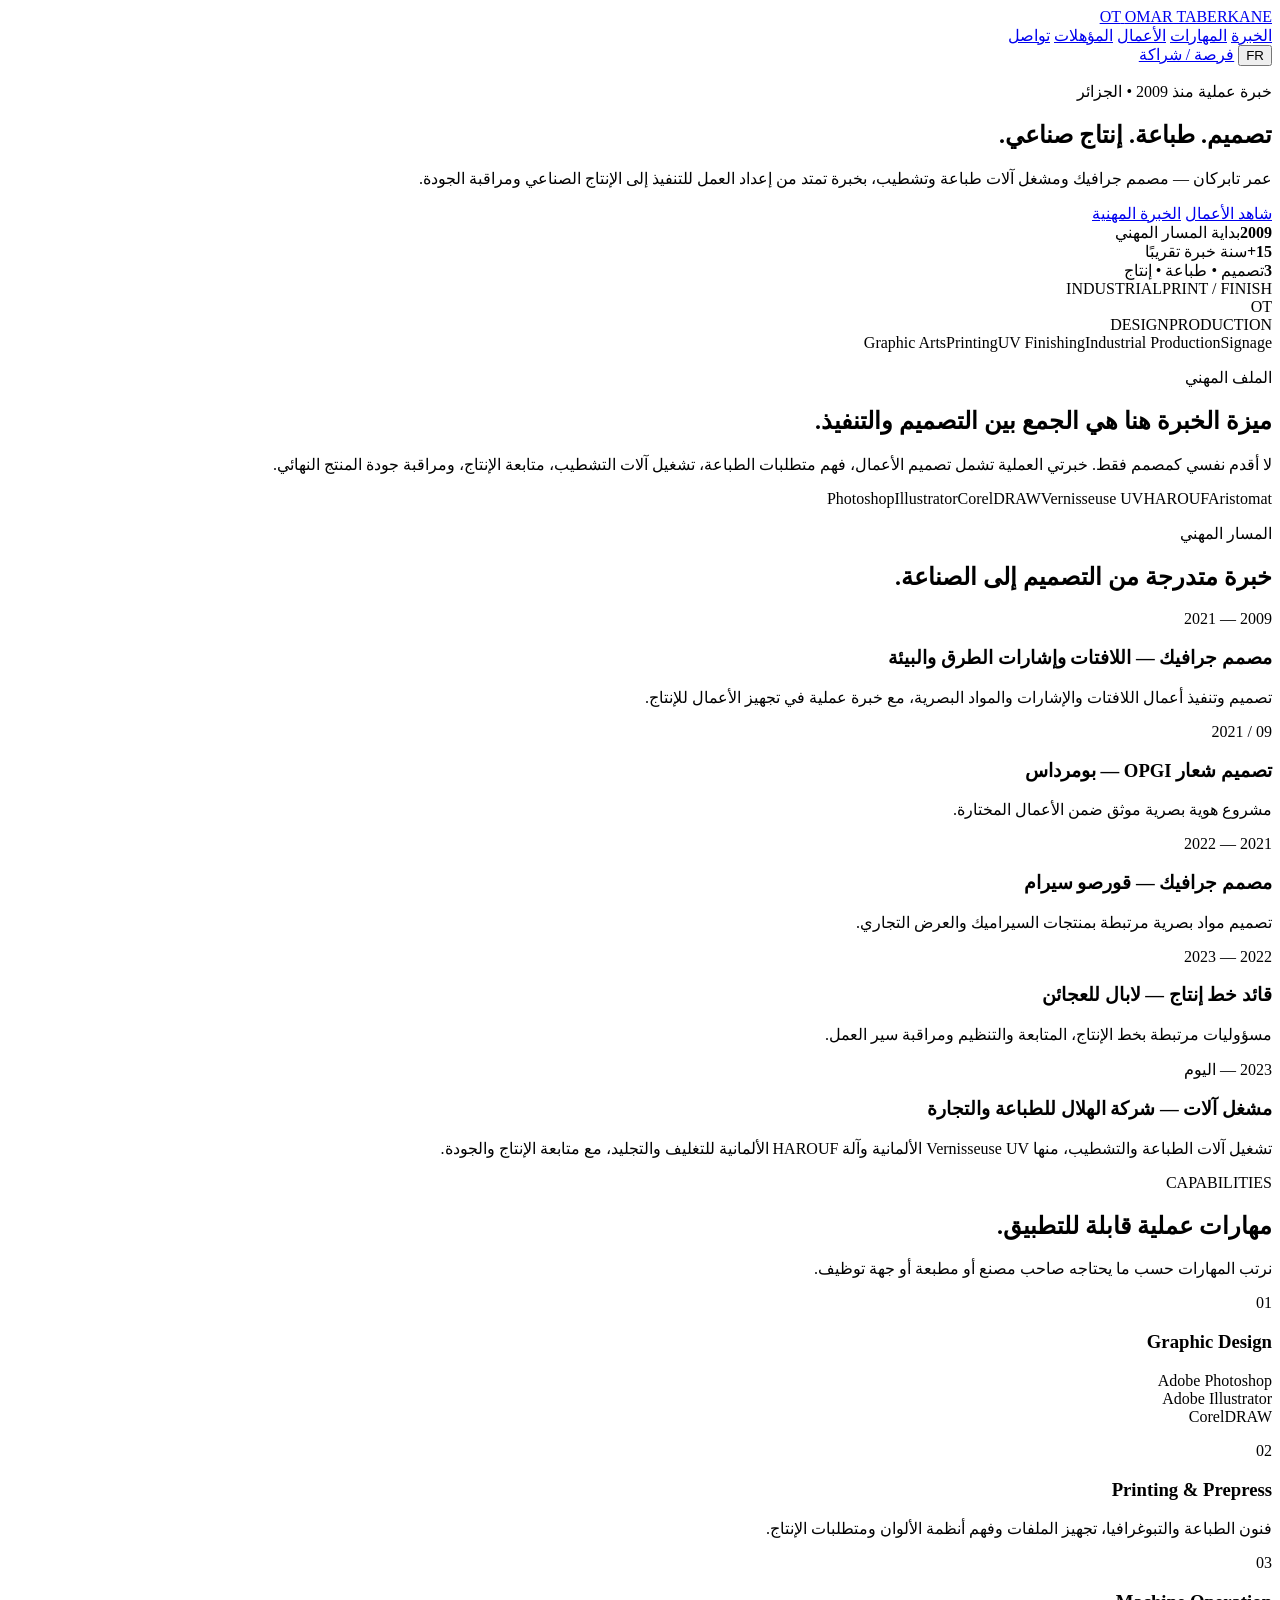
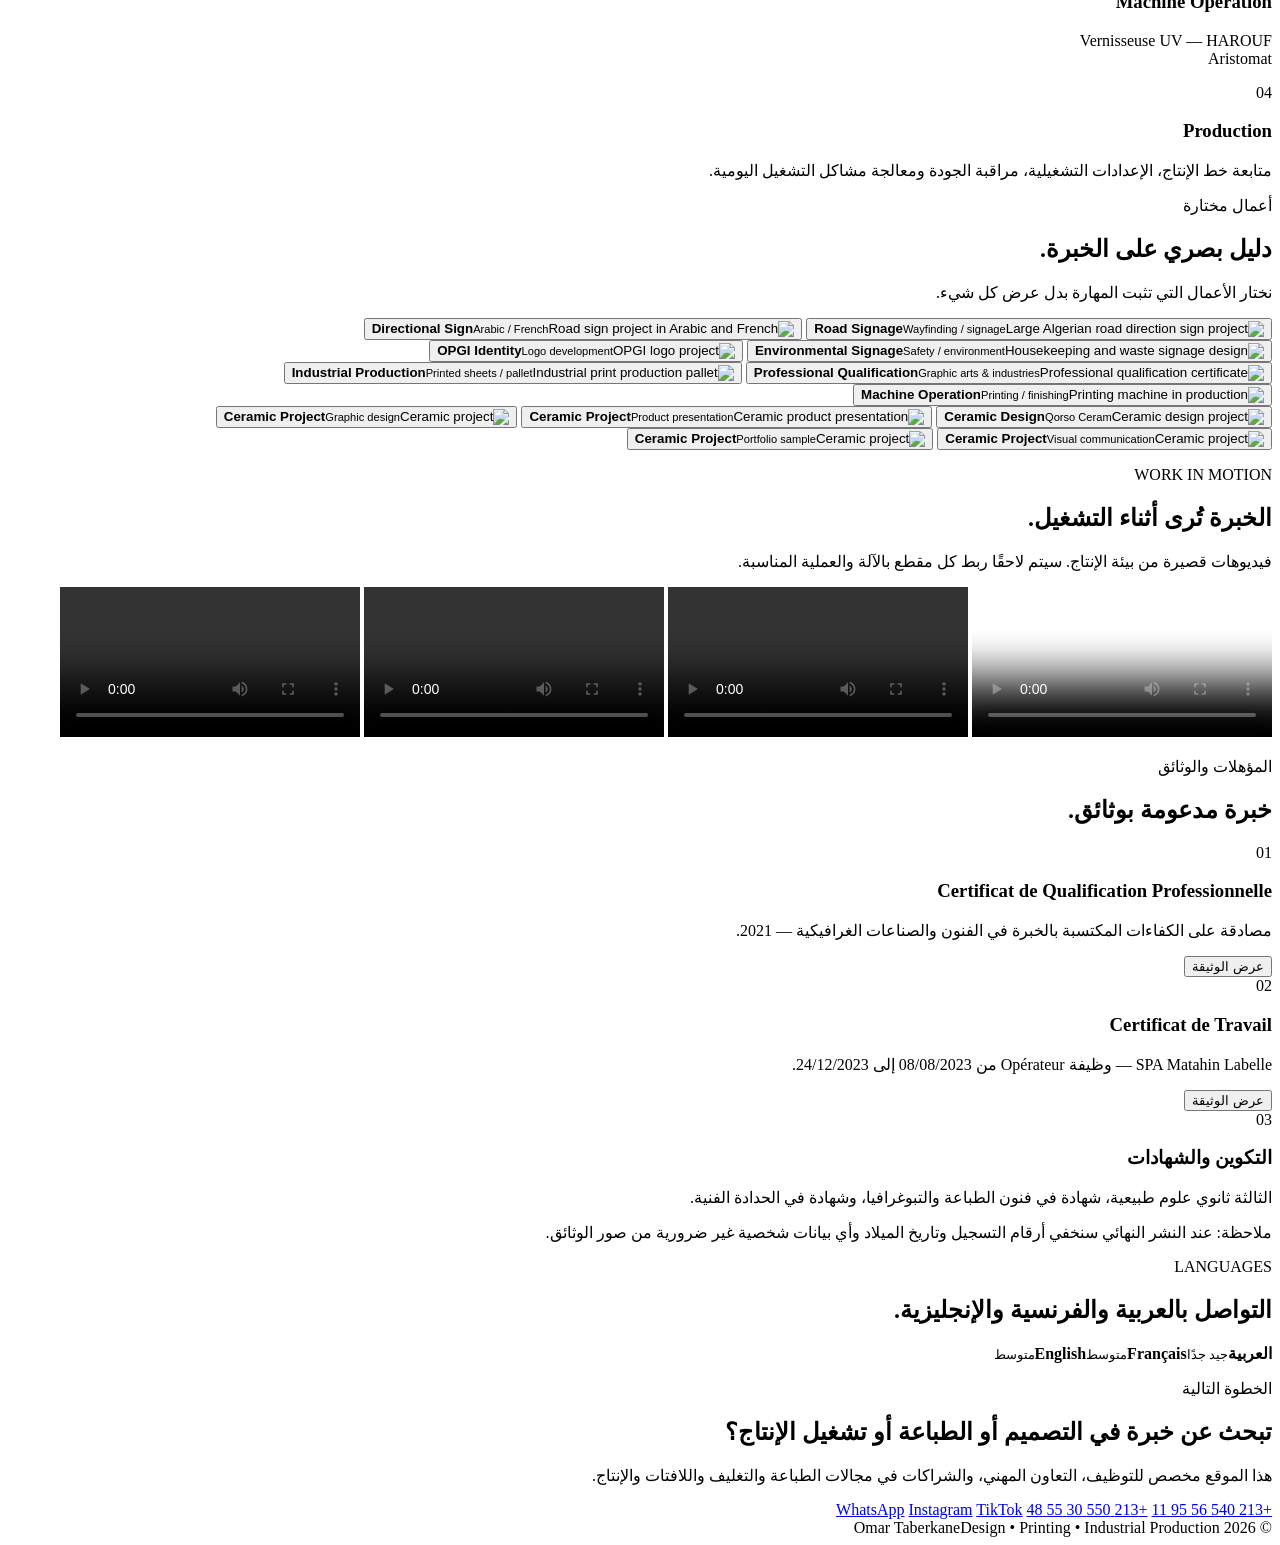
==== commit cabc8efd: "Add files via upload" ====
--- a/index.html
+++ b/index.html
@@ -1,648 +1,181 @@
-<!DOCTYPE html>
-<html lang="fr" dir="ltr" id="html-root">
+<!doctype html>
+<html lang="ar" dir="rtl">
 <head>
-<meta charset="UTF-8">
-<meta name="viewport" content="width=device-width, initial-scale=1.0">
-<title>Omar Taberkane — Portfolio</title>
-<meta name="description" content="Omar Taberkane — Infographiste & opérateur de production, Alger. Signalétique, céramique, impression, vernissage UV.">
-<meta property="og:title" content="Omar Taberkane — Infographiste & Opérateur de Production">
-<meta property="og:description" content="Plus de 15 ans d'expérience entre design graphique, signalétique, céramique et production industrielle. Basé à Alger.">
-<meta property="og:image" content="hilal-2.jpg">
-<meta property="og:type" content="website">
-<link rel="preconnect" href="https://fonts.googleapis.com">
-<link href="https://fonts.googleapis.com/css2?family=Anton&family=IBM+Plex+Sans:wght@400;500;600&family=IBM+Plex+Mono:wght@500&family=Cairo:wght@400;600;800&family=IBM+Plex+Sans+Arabic:wght@400;500;600&display=swap" rel="stylesheet">
-<style>
-  :root{
-    --paper:#F0EDE3;
-    --paper-shadow:#DCD7C6;
-    --ink:#17181B;
-    --cyan:#00AEEF;
-    --magenta:#EC0868;
-    --yellow:#FFD400;
-    --line:#C9C5B4;
-    --card-bg:#fff;
-    --max:1040px;
-  }
-
-  html[data-theme="dark"]{
-    --paper:#15161A;
-    --paper-shadow:#1F2025;
-    --ink:#F0EDE3;
-    --line:#33343A;
-    --card-bg:#1C1D22;
-  }
-
-  *{box-sizing:border-box; margin:0; padding:0;}
-  html{scroll-behavior:smooth;}
-  body{
-    background:var(--paper);
-    color:var(--ink);
-    font-family:'IBM Plex Sans', sans-serif;
-    -webkit-font-smoothing:antialiased;
-    overflow-x:hidden;
-    transition:background .25s ease, color .25s ease;
-  }
-  html[data-lang="ar"] body{ font-family:'IBM Plex Sans Arabic','IBM Plex Sans', sans-serif; }
-
-  .display{
-    font-family:'Anton', sans-serif;
-    text-transform:uppercase;
-    letter-spacing:0.01em;
-    line-height:0.92;
-  }
-  html[data-lang="ar"] .display{
-    font-family:'Cairo', sans-serif;
-    font-weight:800;
-    letter-spacing:0;
-    text-transform:none;
-  }
-
-  .mono{ font-family:'IBM Plex Mono', monospace; }
-  html[data-lang="ar"] .mono{ font-family:'IBM Plex Sans Arabic', sans-serif; }
-
-  .reg-mark{ position:fixed; width:22px; height:22px; z-index:40; opacity:0.55; pointer-events:none; }
-  .reg-mark svg{width:100%; height:100%;}
-  .reg-tl{top:14px; left:14px;} .reg-tr{top:14px; right:14px;}
-  .reg-bl{bottom:14px; left:14px;} .reg-br{bottom:14px; right:14px;}
-  @media (max-width:640px){ .reg-mark{width:16px; height:16px;} }
-
-  header{
-    position:sticky; top:0; z-index:30;
-    background:rgba(240,237,227,0.92);
-    backdrop-filter:blur(6px);
-    border-bottom:1px solid var(--line);
-    transition:background .25s ease;
-  }
-  html[data-theme="dark"] header{ background:rgba(21,22,26,0.92); }
-  .header-inner{ max-width:var(--max); margin:0 auto; padding:14px 24px; display:flex; align-items:center; justify-content:space-between; }
-  .brand-mark{ display:flex; align-items:center; gap:8px; font-family:'IBM Plex Mono', monospace; font-size:12px; letter-spacing:0.08em; }
-  .brand-dot{width:8px; height:8px; border-radius:50%; background:var(--magenta);}
-  .header-controls{ display:flex; align-items:center; gap:10px; }
-  .icon-btn{ width:32px; height:32px; border-radius:50%; border:1.5px solid var(--ink); background:transparent; color:var(--ink); display:flex; align-items:center; justify-content:center; cursor:pointer; }
-  .lang-toggle{ display:flex; border:1.5px solid var(--ink); border-radius:999px; overflow:hidden; font-family:'IBM Plex Mono', monospace; font-size:12px; letter-spacing:0.04em; }
-  .lang-toggle button{ border:none; background:transparent; color:var(--ink); padding:7px 14px; cursor:pointer; font:inherit; }
-  .lang-toggle button.active{ background:var(--ink); color:var(--paper); }
-  .social-links{ display:flex; gap:10px; }
-  .social-links a{ color:var(--ink); display:flex; opacity:0.75; transition:opacity .15s ease; }
-  .social-links a:hover{ opacity:1; color:var(--magenta); }
-
-  .colorbar{ display:flex; height:10px; width:100%; }
-  .colorbar span{ flex:1; }
-  .cb-paper{background:var(--paper-shadow);} .cb-c{background:var(--cyan);}
-  .cb-m{background:var(--magenta);} .cb-y{background:var(--yellow);} .cb-k{background:var(--ink);}
-
-  section{ max-width:var(--max); margin:0 auto; padding:64px 24px; position:relative;}
-  @media (max-width:640px){ section{ padding:44px 20px; } }
-
-  .eyebrow{ font-family:'IBM Plex Mono', monospace; font-size:12px; letter-spacing:0.14em; text-transform:uppercase; color:var(--magenta); display:flex; align-items:center; gap:8px; margin-bottom:14px; }
-  html[data-lang="ar"] .eyebrow{ font-family:'IBM Plex Sans Arabic'; letter-spacing:0; }
-  .eyebrow::before{ content:""; width:20px; height:1.5px; background:var(--magenta); }
-
-  .hero{ padding-top:88px; padding-bottom:56px; }
-  .hero h1{ font-size:clamp(48px, 11vw, 108px); color:var(--ink); }
-  .hero .role{ margin-top:18px; font-size:clamp(16px,3vw,20px); max-width:520px; color:var(--ink); opacity:.75; }
-  .hero .tag{ margin-top:6px; font-family:'IBM Plex Mono', monospace; font-size:13px; color:#6b6858; }
-  html[data-lang="ar"] .hero .tag{ font-family:'IBM Plex Sans Arabic'; }
-  .hero-actions{ margin-top:32px; display:flex; gap:14px; flex-wrap:wrap; }
-  .btn{ font-family:'IBM Plex Mono', monospace; font-size:13px; letter-spacing:0.03em; padding:13px 22px; border-radius:2px; text-decoration:none; cursor:pointer; display:inline-flex; align-items:center; gap:8px; border:1.5px solid var(--ink); transition:transform .15s ease; }
-  html[data-lang="ar"] .btn{ font-family:'IBM Plex Sans Arabic'; }
-  .btn:hover{ transform:translateY(-2px); }
-  .btn-solid{ background:var(--ink); color:var(--paper); }
-  .btn-outline{ background:transparent; color:var(--ink); }
-  .btn-whatsapp{ background:#25D366; color:#fff; border-color:#25D366; }
-
-  .swatch-strip{ display:flex; gap:0; margin-top:52px; border:1px solid var(--line); }
-  .swatch{ flex:1; padding:14px 10px; border-inline-start:1px solid var(--line); text-align:center; }
-  .swatch:first-child{ border-inline-start:none; }
-  .swatch .n{ font-family:'Anton', sans-serif; font-size:22px; }
-  html[data-lang="ar"] .swatch .n{ font-family:'Cairo', sans-serif; font-weight:800;}
-  .swatch .l{ font-family:'IBM Plex Mono', monospace; font-size:10px; letter-spacing:0.06em; text-transform:uppercase; color:#6b6858; margin-top:4px;}
-  html[data-lang="ar"] .swatch .l{ font-family:'IBM Plex Sans Arabic'; letter-spacing:0;}
-  @media (max-width:640px){ .swatch-strip{ flex-wrap:wrap; } .swatch{ flex:1 1 50%; border-bottom:1px solid var(--line);} }
-
-  .about-grid{ display:grid; grid-template-columns:1.1fr 0.9fr; gap:48px; align-items:start; }
-  @media (max-width:760px){ .about-grid{ grid-template-columns:1fr; } }
-  .about-text p{ font-size:16px; line-height:1.75; color:var(--ink); opacity:.85; margin-bottom:14px; }
-  .about-text p:last-child{ margin-bottom:0; }
-  .info-card{ border:1px solid var(--line); background:var(--card-bg); padding:22px; }
-  .info-card .row{ display:flex; justify-content:space-between; gap:12px; padding:10px 0; border-bottom:1px dashed var(--line); font-size:13px;}
-  .info-card .row:last-child{ border-bottom:none; }
-  .info-card .row .k{ color:#6b6858; font-family:'IBM Plex Mono',monospace; }
-  html[data-lang="ar"] .info-card .row .k{ font-family:'IBM Plex Sans Arabic'; }
-  .info-card .row .v{ font-weight:600; text-align:right; }
-  html[data-lang="ar"] .info-card .row .v{ text-align:left; }
-
-  h2.section-title{ font-size:clamp(30px,5vw,44px); margin-bottom:28px; }
-
-  .chip-grid{ display:flex; flex-wrap:wrap; gap:10px; }
-  .chip{ border:1.5px solid var(--ink); padding:10px 16px; font-size:13px; font-family:'IBM Plex Mono', monospace; position:relative; }
-  html[data-lang="ar"] .chip{ font-family:'IBM Plex Sans Arabic'; }
-  .chip::before{ content:"+ "; color:var(--magenta); }
-
-  .timeline{ border-inline-start:2px solid var(--ink); padding-inline-start:26px; display:flex; flex-direction:column; gap:34px; }
-  .t-item{ position:relative; }
-  .t-item::before{ content:""; position:absolute; inset-inline-start:-33px; top:4px; width:12px; height:12px; background:var(--yellow); border:2px solid var(--ink); border-radius:50%; }
-  .t-item .yr{ font-family:'IBM Plex Mono', monospace; font-size:12px; color:var(--magenta); letter-spacing:0.05em; }
-  html[data-lang="ar"] .t-item .yr{ font-family:'IBM Plex Sans Arabic'; }
-  .t-item h3{ font-size:19px; margin-top:4px; font-weight:600; }
-  .t-item p{ font-size:14.5px; color:var(--ink); opacity:.75; margin-top:6px; line-height:1.6; max-width:560px; }
-
-  .filter-bar{ display:flex; flex-wrap:wrap; gap:8px; margin-bottom:24px; }
-  .filter-btn{ font-family:'IBM Plex Mono', monospace; font-size:12px; letter-spacing:0.04em; padding:9px 16px; border-radius:999px; border:1.5px solid var(--ink); background:transparent; color:var(--ink); cursor:pointer; transition:background .15s ease, color .15s ease; }
-  html[data-lang="ar"] .filter-btn{ font-family:'IBM Plex Sans Arabic'; }
-  .filter-btn.active{ background:var(--ink); color:var(--paper); }
-
-  .work-grid{ display:grid; grid-template-columns:repeat(2, 1fr); gap:18px; }
-  @media (max-width:640px){ .work-grid{ grid-template-columns:1fr; } }
-  .work-card{ border:1px solid var(--line); background:var(--card-bg); overflow:hidden; cursor:pointer; }
-  .work-thumb{ height:190px; position:relative; overflow:hidden; display:flex; align-items:center; justify-content:center; background:var(--ink); }
-  .work-thumb img{ width:100%; height:100%; object-fit:cover; display:block; filter:grayscale(15%) contrast(1.04); transition:transform .35s ease, filter .35s ease; }
-  .work-card:hover .work-thumb img{ transform:scale(1.05); filter:grayscale(0%) contrast(1.04); }
-  .work-thumb .crop{ position:absolute; width:14px; height:14px; z-index:2; }
-  .work-thumb .crop.tl{top:8px; left:8px; border-top:2px solid rgba(255,255,255,0.75); border-left:2px solid rgba(255,255,255,0.75);}
-  .work-thumb .crop.br{bottom:8px; right:8px; border-bottom:2px solid rgba(255,255,255,0.75); border-right:2px solid rgba(255,255,255,0.75);}
-  .work-info{ padding:16px 18px; border-top:1px solid var(--line); }
-  .work-info .cat{ font-family:'IBM Plex Mono', monospace; font-size:11px; letter-spacing:0.06em; text-transform:uppercase; color:var(--magenta); }
-  html[data-lang="ar"] .work-info .cat{ font-family:'IBM Plex Sans Arabic'; letter-spacing:0; }
-  .work-info h4{ font-size:15.5px; margin-top:4px; font-weight:600; }
-
-  .note-box{ margin-top:22px; border:1px dashed var(--line); padding:16px 18px; font-size:13px; color:#6b6858; font-family:'IBM Plex Mono', monospace; line-height:1.6; }
-  html[data-lang="ar"] .note-box{ font-family:'IBM Plex Sans Arabic'; }
-
-  .service-banner{ background:var(--yellow); color:var(--ink); border:1.5px solid var(--ink); padding:16px 20px; font-weight:700; font-size:15.5px; line-height:1.6; margin-bottom:22px; }
-
-  .lightbox{ position:fixed; inset:0; background:rgba(0,0,0,0.92); z-index:100; display:none; align-items:center; justify-content:center; padding:24px; }
-  .lightbox.open{ display:flex; }
-  .lightbox img{ max-width:100%; max-height:78vh; object-fit:contain; }
-  .lightbox-caption{ color:#fff; font-family:'IBM Plex Mono', monospace; font-size:13px; margin-top:14px; text-align:center; }
-  .lightbox-close{ position:absolute; top:20px; right:20px; width:40px; height:40px; border-radius:50%; background:rgba(255,255,255,0.1); border:1.5px solid #fff; color:#fff; font-size:20px; display:flex; align-items:center; justify-content:center; cursor:pointer; }
-  .lightbox-nav{ position:absolute; top:50%; transform:translateY(-50%); width:44px; height:44px; border-radius:50%; background:rgba(255,255,255,0.1); border:1.5px solid #fff; color:#fff; font-size:20px; display:flex; align-items:center; justify-content:center; cursor:pointer; }
-  .lightbox-prev{ left:16px; } .lightbox-next{ right:16px; }
-
-  .contact-box{ border:1.5px solid var(--ink); padding:38px 30px; display:flex; flex-direction:column; gap:18px; }
-  .contact-box h2{ font-size:clamp(26px,5vw,38px); }
-  .contact-links{ display:flex; flex-wrap:wrap; gap:14px; }
-  .contact-phones{ display:flex; flex-wrap:wrap; gap:10px; font-family:'IBM Plex Mono', monospace; font-size:13px; color:var(--ink); opacity:.8; }
-  html[data-lang="ar"] .contact-phones{ font-family:'IBM Plex Sans Arabic'; }
-
-  footer{ text-align:center; padding:28px 20px 40px; font-family:'IBM Plex Mono', monospace; font-size:11px; color:#6b6858; letter-spacing:0.04em; }
-  html[data-lang="ar"] footer{ font-family:'IBM Plex Sans Arabic'; letter-spacing:0; }
-
-  ::selection{ background:var(--yellow); color:var(--ink); }
-  a{ color:inherit; }
-  button:focus-visible, a:focus-visible{ outline:2px solid var(--magenta); outline-offset:2px; }
-  @media (prefers-reduced-motion: reduce){ *{ transition:none !important; scroll-behavior:auto !important; } }
-</style>
+  <meta charset="utf-8">
+  <meta name="viewport" content="width=device-width, initial-scale=1">
+  <meta name="theme-color" content="#0b1118">
+  <meta name="description" content="Omar Taberkane — Graphic Design, Printing, Industrial Production and Machine Operation. Professional portfolio since 2009.">
+  <title>Omar Taberkane — Design • Printing • Industrial Production</title>
+  <link rel="preconnect" href="https://fonts.googleapis.com">
+  <link rel="preconnect" href="https://fonts.gstatic.com" crossorigin>
+  <link href="https://fonts.googleapis.com/css2?family=Cairo:wght@400;600;700;800&family=Inter:wght@400;500;600;700;800&display=swap" rel="stylesheet">
+  <link rel="stylesheet" href="styles.css">
 </head>
 <body>
+  <div class="noise"></div>
+  <header class="site-header">
+    <a class="brand" href="#top" aria-label="Omar Taberkane home">
+      <span class="brand-mark">OT</span>
+      <span>OMAR TABERKANE</span>
+    </a>
+    <nav class="nav" aria-label="Main navigation">
+      <a href="#experience" data-i18n="navExperience">الخبرة</a>
+      <a href="#skills" data-i18n="navSkills">المهارات</a>
+      <a href="#work" data-i18n="navWork">الأعمال</a>
+      <a href="#credentials" data-i18n="navCredentials">المؤهلات</a>
+      <a href="#contact" data-i18n="navContact">تواصل</a>
+    </nav>
+    <div class="header-actions">
+      <button class="lang-btn" id="langBtn" type="button" aria-label="Change language">FR</button>
+      <a class="mini-cta" href="#contact" data-i18n="cta">فرصة / شراكة</a>
+    </div>
+  </header>
 
-  <div class="reg-mark reg-tl"><svg viewBox="0 0 24 24"><circle cx="12" cy="12" r="9" fill="none" stroke="currentColor" stroke-width="1"/><line x1="12" y1="0" x2="12" y2="24" stroke="currentColor" stroke-width="1"/><line x1="0" y1="12" x2="24" y2="12" stroke="currentColor" stroke-width="1"/></svg></div>
-  <div class="reg-mark reg-tr"><svg viewBox="0 0 24 24"><circle cx="12" cy="12" r="9" fill="none" stroke="currentColor" stroke-width="1"/><line x1="12" y1="0" x2="12" y2="24" stroke="currentColor" stroke-width="1"/><line x1="0" y1="12" x2="24" y2="12" stroke="currentColor" stroke-width="1"/></svg></div>
-  <div class="reg-mark reg-bl"><svg viewBox="0 0 24 24"><circle cx="12" cy="12" r="9" fill="none" stroke="currentColor" stroke-width="1"/><line x1="12" y1="0" x2="12" y2="24" stroke="currentColor" stroke-width="1"/><line x1="0" y1="12" x2="24" y2="12" stroke="currentColor" stroke-width="1"/></svg></div>
-  <div class="reg-mark reg-br"><svg viewBox="0 0 24 24"><circle cx="12" cy="12" r="9" fill="none" stroke="currentColor" stroke-width="1"/><line x1="12" y1="0" x2="12" y2="24" stroke="currentColor" stroke-width="1"/><line x1="0" y1="12" x2="24" y2="12" stroke="currentColor" stroke-width="1"/></svg></div>
-
-  <header>
-    <div class="header-inner">
-      <div class="brand-mark"><span class="brand-dot"></span><span>O.T — 2026</span></div>
-      <div class="header-controls">
-        <div class="social-links">
-          <a href="https://instagram.com/omartaberkane" target="_blank" rel="noopener" aria-label="Instagram">
-            <svg width="18" height="18" viewBox="0 0 24 24" fill="none" stroke="currentColor" stroke-width="1.8"><rect x="3" y="3" width="18" height="18" rx="5"/><circle cx="12" cy="12" r="4"/><circle cx="17.5" cy="6.5" r="1"/></svg>
-          </a>
-          <a href="https://tiktok.com/@omar.t341" target="_blank" rel="noopener" aria-label="TikTok">
-            <svg width="18" height="18" viewBox="0 0 24 24" fill="currentColor"><path d="M16.5 3c.4 2.2 2 3.9 4.5 4.1v3.1c-1.6.1-3-.4-4.5-1.4v6.9c0 3.6-2.9 6.3-6.4 6.3S3.7 19.3 3.7 15.7c0-3.5 2.8-6.3 6.2-6.3.4 0 .8 0 1.2.1v3.2a3.1 3.1 0 0 0-1.2-.2 3.1 3.1 0 1 0 3.1 3.1V3h3.5z"/></svg>
-          </a>
+  <main id="top">
+    <section class="hero section">
+      <div class="hero-copy">
+        <p class="eyebrow" data-i18n="eyebrow">خبرة عملية منذ 2009 • الجزائر</p>
+        <h1 data-i18n="heroTitle">تصميم. طباعة. إنتاج صناعي.</h1>
+        <p class="hero-lead" data-i18n="heroLead">
+          عمر تابركان — مصمم جرافيك ومشغل آلات طباعة وتشطيب، بخبرة تمتد من إعداد العمل للتنفيذ إلى الإنتاج الصناعي ومراقبة الجودة.
+        </p>
+        <div class="hero-actions">
+          <a class="button primary" href="#work" data-i18n="viewWork">شاهد الأعمال</a>
+          <a class="button ghost" href="#experience" data-i18n="viewExperience">الخبرة المهنية</a>
         </div>
-        <button class="icon-btn" id="theme-toggle" aria-label="Toggle theme" onclick="toggleTheme()">
-          <svg id="theme-icon" width="16" height="16" viewBox="0 0 24 24" fill="none" stroke="currentColor" stroke-width="2"><circle cx="12" cy="12" r="5"/><line x1="12" y1="1" x2="12" y2="3"/><line x1="12" y1="21" x2="12" y2="23"/><line x1="4.2" y1="4.2" x2="5.6" y2="5.6"/><line x1="18.4" y1="18.4" x2="19.8" y2="19.8"/><line x1="1" y1="12" x2="3" y2="12"/><line x1="21" y1="12" x2="23" y2="12"/><line x1="4.2" y1="19.8" x2="5.6" y2="18.4"/><line x1="18.4" y1="5.6" x2="19.8" y2="4.2"/></svg>
-        </button>
-        <div class="lang-toggle">
-          <button id="btn-fr" class="active" onclick="setLang('fr')">FR</button>
-          <button id="btn-ar" onclick="setLang('ar')">ع</button>
+        <div class="hero-proof">
+          <div><strong>2009</strong><span data-i18n="since">بداية المسار المهني</span></div>
+          <div><strong>15+</strong><span data-i18n="years">سنة خبرة تقريبًا</span></div>
+          <div><strong>3</strong><span data-i18n="pillars">تصميم • طباعة • إنتاج</span></div>
         </div>
       </div>
-    </div>
-  </header>
-  <div class="colorbar"><span class="cb-paper"></span><span class="cb-c"></span><span class="cb-m"></span><span class="cb-y"></span><span class="cb-k"></span></div>
+      <div class="hero-visual">
+        <div class="machine-card">
+          <div class="machine-top"><span>INDUSTRIAL</span><span>PRINT / FINISH</span></div>
+          <div class="machine-lines"></div>
+          <div class="machine-center">OT</div>
+          <div class="machine-bottom"><span>DESIGN</span><span>PRODUCTION</span></div>
+        </div>
+      </div>
+    </section>
 
-  <!-- HERO -->
-  <section class="hero">
-    <div class="eyebrow" data-i18n="eyebrow-hero"></div>
-    <h1 class="display" data-i18n-html="hero-title"></h1>
-    <p class="role" data-i18n="hero-role"></p>
-    <p class="tag mono" data-i18n="hero-tag"></p>
-    <div class="hero-actions">
-      <a href="#contact" class="btn btn-solid" data-i18n="btn-contact"></a>
-      <a href="#work" class="btn btn-outline" data-i18n="btn-work"></a>
-      <a href="CV_Omar_Taberkane.pdf" target="_blank" class="btn btn-outline" data-i18n="btn-cv"></a>
-    </div>
-    <div class="swatch-strip">
-      <div class="swatch"><div class="n" data-count="2023">0</div><div class="l" data-i18n="sw1"></div></div>
-      <div class="swatch"><div class="n">UV</div><div class="l" data-i18n="sw2"></div></div>
-      <div class="swatch"><div class="n" data-count="2">0</div><div class="l" data-i18n="sw3"></div></div>
-      <div class="swatch"><div class="n">DZ</div><div class="l" data-i18n="sw4"></div></div>
-    </div>
-  </section>
+    <section class="trust-strip">
+      <span>Graphic Arts</span><i></i><span>Printing</span><i></i><span>UV Finishing</span><i></i><span>Industrial Production</span><i></i><span>Signage</span>
+    </section>
 
-  <div class="colorbar"><span class="cb-k"></span><span class="cb-y"></span><span class="cb-m"></span><span class="cb-c"></span><span class="cb-paper"></span></div>
+    <section class="section intro-grid">
+      <div>
+        <p class="section-kicker" data-i18n="profileKicker">الملف المهني</p>
+        <h2 data-i18n="profileTitle">ميزة الخبرة هنا هي الجمع بين التصميم والتنفيذ.</h2>
+      </div>
+      <div class="intro-text">
+        <p data-i18n="profileText">لا أقدم نفسي كمصمم فقط. خبرتي العملية تشمل تصميم الأعمال، فهم متطلبات الطباعة، تشغيل آلات التشطيب، متابعة الإنتاج، ومراقبة جودة المنتج النهائي.</p>
+        <div class="chips">
+          <span>Photoshop</span><span>Illustrator</span><span>CorelDRAW</span><span>Vernisseuse UV</span><span>HAROUF</span><span>Aristomat</span>
+        </div>
+      </div>
+    </section>
 
-  <!-- ABOUT -->
-  <section id="about">
-    <div class="eyebrow" data-i18n="eyebrow-about"></div>
-    <h2 class="section-title display" data-i18n="about-title"></h2>
-    <div class="about-grid">
-      <div class="about-text">
-        <p data-i18n="about-p1"></p>
-        <p data-i18n="about-p2"></p>
+    <section id="experience" class="section">
+      <div class="section-head">
+        <div><p class="section-kicker" data-i18n="experienceKicker">المسار المهني</p><h2 data-i18n="experienceTitle">خبرة متدرجة من التصميم إلى الصناعة.</h2></div>
       </div>
-      <div class="info-card">
-        <div class="row"><span class="k" data-i18n="info-loc"></span><span class="v">El Kobba, Alger</span></div>
-        <div class="row"><span class="k" data-i18n="info-role"></span><span class="v" data-i18n="info-role-v"></span></div>
-        <div class="row"><span class="k" data-i18n="info-since"></span><span class="v">2023</span></div>
-        <div class="row"><span class="k" data-i18n="info-lang"></span><span class="v" data-i18n="info-lang-v"></span></div>
+      <div class="timeline">
+        <article class="timeline-item featured"><span class="year">2009 — 2021</span><div><h3 data-i18n="job1Title">مصمم جرافيك — اللافتات وإشارات الطرق والبيئة</h3><p data-i18n="job1Text">تصميم وتنفيذ أعمال اللافتات والإشارات والمواد البصرية، مع خبرة عملية في تجهيز الأعمال للإنتاج.</p></div></article>
+        <article class="timeline-item"><span class="year">09 / 2021</span><div><h3 data-i18n="job2Title">تصميم شعار OPGI — بومرداس</h3><p data-i18n="job2Text">مشروع هوية بصرية موثق ضمن الأعمال المختارة.</p></div></article>
+        <article class="timeline-item"><span class="year">2021 — 2022</span><div><h3 data-i18n="job3Title">مصمم جرافيك — قورصو سيرام</h3><p data-i18n="job3Text">تصميم مواد بصرية مرتبطة بمنتجات السيراميك والعرض التجاري.</p></div></article>
+        <article class="timeline-item"><span class="year">2022 — 2023</span><div><h3 data-i18n="job4Title">قائد خط إنتاج — لابال للعجائن</h3><p data-i18n="job4Text">مسؤوليات مرتبطة بخط الإنتاج، المتابعة والتنظيم ومراقبة سير العمل.</p></div></article>
+        <article class="timeline-item featured"><span class="year">2023 — اليوم</span><div><h3 data-i18n="job5Title">مشغل آلات — شركة الهلال للطباعة والتجارة</h3><p data-i18n="job5Text">تشغيل آلات الطباعة والتشطيب، منها Vernisseuse UV الألمانية وآلة HAROUF الألمانية للتغليف والتجليد، مع متابعة الإنتاج والجودة.</p></div></article>
       </div>
-    </div>
-  </section>
+    </section>
 
-  <!-- SKILLS -->
-  <section id="skills">
-    <div class="eyebrow" data-i18n="eyebrow-skills"></div>
-    <h2 class="section-title display" data-i18n="skills-title"></h2>
-    <div class="chip-grid" id="chip-grid"></div>
-  </section>
+    <section id="skills" class="section dark-section">
+      <div class="section-head">
+        <div><p class="section-kicker">CAPABILITIES</p><h2 data-i18n="skillsTitle">مهارات عملية قابلة للتطبيق.</h2></div>
+        <p class="muted" data-i18n="skillsLead">نرتب المهارات حسب ما يحتاجه صاحب مصنع أو مطبعة أو جهة توظيف.</p>
+      </div>
+      <div class="cap-grid">
+        <article class="cap-card"><span class="cap-no">01</span><h3 data-i18n="skill1Title">Graphic Design</h3><p>Adobe Photoshop<br>Adobe Illustrator<br>CorelDRAW</p></article>
+        <article class="cap-card"><span class="cap-no">02</span><h3 data-i18n="skill2Title">Printing & Prepress</h3><p data-i18n="skill2Text">فنون الطباعة والتبوغرافيا، تجهيز الملفات وفهم أنظمة الألوان ومتطلبات الإنتاج.</p></article>
+        <article class="cap-card"><span class="cap-no">03</span><h3 data-i18n="skill3Title">Machine Operation</h3><p>Vernisseuse UV — HAROUF<br>Aristomat</p></article>
+        <article class="cap-card"><span class="cap-no">04</span><h3 data-i18n="skill4Title">Production</h3><p data-i18n="skill4Text">متابعة خط الإنتاج، الإعدادات التشغيلية، مراقبة الجودة ومعالجة مشاكل التشغيل اليومية.</p></article>
+      </div>
+    </section>
 
-  <!-- EXPERIENCE -->
-  <section id="experience">
-    <div class="eyebrow" data-i18n="eyebrow-exp"></div>
-    <h2 class="section-title display" data-i18n="exp-title"></h2>
-    <div class="timeline" id="timeline"></div>
-  </section>
+    <section id="work" class="section">
+      <div class="section-head">
+        <div><p class="section-kicker" data-i18n="workKicker">أعمال مختارة</p><h2 data-i18n="workTitle">دليل بصري على الخبرة.</h2></div>
+        <p class="muted" data-i18n="workLead">نختار الأعمال التي تثبت المهارة بدل عرض كل شيء.</p>
+      </div>
+      <div class="work-grid">
+        <button class="work-card wide" data-image="assets/images/road-sign-main.jpg"><img src="assets/images/road-sign-main.jpg" loading="lazy" alt="Large Algerian road direction sign project"><span><b>Road Signage</b><small>Wayfinding / signage</small></span></button>
+        <button class="work-card" data-image="assets/images/road-sign-ar-fr.jpg"><img src="assets/images/road-sign-ar-fr.jpg" loading="lazy" alt="Road sign project in Arabic and French"><span><b>Directional Sign</b><small>Arabic / French</small></span></button>
+        <button class="work-card" data-image="assets/images/environmental-signage.jpg"><img src="assets/images/environmental-signage.jpg" loading="lazy" alt="Housekeeping and waste signage design"><span><b>Environmental Signage</b><small>Safety / environment</small></span></button>
+        <button class="work-card" data-image="assets/images/opgi-logo.jpg"><img src="assets/images/opgi-logo.jpg" loading="lazy" alt="OPGI logo project"><span><b>OPGI Identity</b><small>Logo development</small></span></button>
+        <button class="work-card" data-image="assets/images/qualification-certificate.jpg"><img src="assets/images/qualification-certificate.jpg" loading="lazy" alt="Professional qualification certificate"><span><b>Professional Qualification</b><small>Graphic arts & industries</small></span></button>
+        <button class="work-card" data-image="assets/images/industrial-print-pallet.jpg"><img src="assets/images/industrial-print-pallet.jpg" loading="lazy" alt="Industrial print production pallet"><span><b>Industrial Production</b><small>Printed sheets / pallet</small></span></button>
+        <button class="work-card" data-image="assets/images/machine-printing.jpg"><img src="assets/images/machine-printing.jpg" loading="lazy" alt="Printing machine in production"><span><b>Machine Operation</b><small>Printing / finishing</small></span></button>
+      </div>
+      <div class="work-grid secondary-work-grid">
+        <button class="work-card" data-image="assets/images/ceramic-project-01.jpg"><img src="assets/images/ceramic-project-01.jpg" loading="lazy" alt="Ceramic design project"><span><b>Ceramic Design</b><small>Qorso Ceram</small></span></button>
+        <button class="work-card" data-image="assets/images/ceramic-project-02.jpg"><img src="assets/images/ceramic-project-02.jpg" loading="lazy" alt="Ceramic product presentation"><span><b>Ceramic Project</b><small>Product presentation</small></span></button>
+        <button class="work-card" data-image="assets/images/ceramic-project-03.jpg"><img src="assets/images/ceramic-project-03.jpg" loading="lazy" alt="Ceramic project"><span><b>Ceramic Project</b><small>Graphic design</small></span></button>
+        <button class="work-card" data-image="assets/images/ceramic-project-04.jpg"><img src="assets/images/ceramic-project-04.jpg" loading="lazy" alt="Ceramic project"><span><b>Ceramic Project</b><small>Visual communication</small></span></button>
+        <button class="work-card" data-image="assets/images/ceramic-project-05.jpg"><img src="assets/images/ceramic-project-05.jpg" loading="lazy" alt="Ceramic project"><span><b>Ceramic Project</b><small>Portfolio sample</small></span></button>
+      </div>
+    </section>
 
-  <!-- WORK -->
-  <section id="work">
-    <div class="eyebrow" data-i18n="eyebrow-work"></div>
-    <h2 class="section-title display" data-i18n="work-title"></h2>
-    <p class="service-banner" data-i18n="service-banner"></p>
-    <div class="filter-bar" id="filter-bar"></div>
-    <div class="work-grid" id="work-grid"></div>
-    <div class="note-box" data-i18n="work-note"></div>
-  </section>
+    <section class="section video-section">
+      <div class="section-head">
+        <div><p class="section-kicker">WORK IN MOTION</p><h2 data-i18n="videoTitle">الخبرة تُرى أثناء التشغيل.</h2></div>
+        <p class="muted" data-i18n="videoLead">فيديوهات قصيرة من بيئة الإنتاج. سيتم لاحقًا ربط كل مقطع بالآلة والعملية المناسبة.</p>
+      </div>
+      <div class="video-grid">
+        <video controls preload="metadata" poster="assets/images/machine-printing.jpg"><source src="assets/videos/uv-varnish.mp4" type="video/mp4"></video>
+        <video controls preload="metadata"><source src="assets/videos/printing-production.mp4" type="video/mp4"></video>
+        <video controls preload="metadata"><source src="assets/videos/binding-finishing.mp4" type="video/mp4"></video>
+        <video controls preload="metadata"><source src="assets/videos/machine-operation-extra.mp4" type="video/mp4"></video>
+      </div>
+    </section>
 
-  <div class="colorbar"><span class="cb-paper"></span><span class="cb-c"></span><span class="cb-m"></span><span class="cb-y"></span><span class="cb-k"></span></div>
+    <section id="credentials" class="section credentials">
+      <div class="section-head">
+        <div><p class="section-kicker" data-i18n="credKicker">المؤهلات والوثائق</p><h2 data-i18n="credTitle">خبرة مدعومة بوثائق.</h2></div>
+      </div>
+      <div class="credential-grid">
+        <article class="credential-card"><div class="credential-icon">01</div><h3 data-i18n="cred1Title">Certificat de Qualification Professionnelle</h3><p data-i18n="cred1Text">مصادقة على الكفاءات المكتسبة بالخبرة في الفنون والصناعات الغرافيكية — 2021.</p><button class="text-btn" data-image="assets/images/qualification-certificate.jpg" data-i18n="viewDoc">عرض الوثيقة</button></article>
+        <article class="credential-card"><div class="credential-icon">02</div><h3 data-i18n="cred2Title">Certificat de Travail</h3><p data-i18n="cred2Text">SPA Matahin Labelle — وظيفة Opérateur من 08/08/2023 إلى 24/12/2023.</p><button class="text-btn" data-image="assets/images/work-certificate.jpg" data-i18n="viewDoc">عرض الوثيقة</button></article>
+        <article class="credential-card"><div class="credential-icon">03</div><h3 data-i18n="cred3Title">التكوين والشهادات</h3><p data-i18n="cred3Text">الثالثة ثانوي علوم طبيعية، شهادة في فنون الطباعة والتبوغرافيا، وشهادة في الحدادة الفنية.</p></article>
+      </div>
+      <p class="privacy-note" data-i18n="privacy">ملاحظة: عند النشر النهائي سنخفي أرقام التسجيل وتاريخ الميلاد وأي بيانات شخصية غير ضرورية من صور الوثائق.</p>
+    </section>
 
-  <!-- CONTACT -->
-  <section id="contact">
-    <div class="contact-box">
-      <div class="eyebrow" data-i18n="eyebrow-contact"></div>
-      <h2 class="display" data-i18n="contact-title"></h2>
-      <p data-i18n="contact-p"></p>
-      <div class="contact-phones">
-        <span>📞 0540 56 95 11</span>
-        <span>📞 0550 30 55 48</span>
+    <section class="section language-section">
+      <div class="language-card">
+        <div><p class="section-kicker">LANGUAGES</p><h2 data-i18n="langTitle">التواصل بالعربية والفرنسية والإنجليزية.</h2></div>
+        <div class="lang-list"><span><b>العربية</b><small data-i18n="good">جيد جدًا</small></span><span><b>Français</b><small data-i18n="medium">متوسط</small></span><span><b>English</b><small data-i18n="medium">متوسط</small></span></div>
       </div>
-      <div class="contact-links">
-        <a href="mailto:omartaberkane57@gmail.com" class="btn btn-solid" data-i18n="btn-email"></a>
-        <a href="https://wa.me/213540569511" target="_blank" rel="noopener" class="btn btn-whatsapp">WhatsApp — 0540 56 95 11</a>
-        <a href="https://wa.me/213550305548" target="_blank" rel="noopener" class="btn btn-whatsapp">WhatsApp — 0550 30 55 48</a>
-        <a href="https://instagram.com/omartaberkane" target="_blank" rel="noopener" class="btn btn-outline">Instagram</a>
-        <a href="https://tiktok.com/@omar.t341" target="_blank" rel="noopener" class="btn btn-outline">TikTok</a>
+    </section>
+
+    <section id="contact" class="section contact-section">
+      <div class="contact-copy"><p class="section-kicker" data-i18n="contactKicker">الخطوة التالية</p><h2 data-i18n="contactTitle">تبحث عن خبرة في التصميم أو الطباعة أو تشغيل الإنتاج؟</h2><p data-i18n="contactText">هذا الموقع مخصص للتوظيف، التعاون المهني، والشراكات في مجالات الطباعة والتغليف واللافتات والإنتاج.</p></div>
+      <div class="contact-box">
+        <a href="tel:+213540569511">+213 540 56 95 11</a>
+        <a href="tel:+213550305548">+213 550 30 55 48</a>
+        <a href="https://wa.me/213540569511" target="_blank" rel="noopener">WhatsApp</a>
+        <a href="https://instagram.com/" target="_blank" rel="noopener">Instagram</a>
+        <a href="https://tiktok.com/" target="_blank" rel="noopener">TikTok</a>
       </div>
-    </div>
-  </section>
+    </section>
+  </main>
 
-  <footer data-i18n="footer"></footer>
+  <footer class="footer"><span>© 2026 Omar Taberkane</span><span data-i18n="footer">Design • Printing • Industrial Production</span></footer>
 
-  <!-- LIGHTBOX -->
-  <div class="lightbox" id="lightbox">
-    <div class="lightbox-close" onclick="closeLightbox()">✕</div>
-    <div class="lightbox-nav lightbox-prev" onclick="navLightbox(-1)">‹</div>
-    <div class="lightbox-nav lightbox-next" onclick="navLightbox(1)">›</div>
-    <div>
-      <img id="lightbox-img" src="" alt="">
-      <div class="lightbox-caption" id="lightbox-caption"></div>
-    </div>
-  </div>
+  <dialog id="lightbox" class="lightbox">
+    <button class="close" id="closeLightbox" aria-label="Close">×</button>
+    <img id="lightboxImg" alt="">
+  </dialog>
 
-<script>
-const dict = {
-  fr: {
-    "eyebrow-hero":"Portfolio — Design & Production",
-    "hero-title":"OMAR<br>TABERKANE",
-    "hero-role":"Infographiste & opérateur de production — spécialisé en finition et vernissage UV.",
-    "hero-tag":"El Kobba, Alger · Algérie",
-    "btn-contact":"Me contacter",
-    "btn-work":"Voir les travaux",
-    "btn-cv":"Télécharger le CV",
-    "sw1":"En poste depuis","sw2":"Vernisseuse allemande","sw3":"Certifications","sw4":"Basé en Algérie",
-    "eyebrow-about":"Profil",
-    "about-title":"À propos",
-    "about-p1":"Infographiste et opérateur de production basé à Alger, avec plus de 15 ans d'expérience cumulée entre design graphique et production industrielle. Depuis 2023, je travaille à l'Imprimerie El Hilal où j'opère une vernisseuse UV allemande, en assurant la qualité de finition sur chaque tirage.",
-    "about-p2":"Mon parcours passe par la signalétique routière (11 ans), le design graphique chez Corso Ceram (avril 2022 – avril 2023), et la production chez SPA Matahin Labelle (août – décembre 2023). Formé en Arts et Industries Graphiques et en Chaudronnerie Générale, j'allie sensibilité graphique et maîtrise technique de la chaîne de production, du fichier à l'objet fini.",
-    "info-loc":"Localisation","info-role":"Poste","info-role-v":"Agent de production / infographiste","info-since":"En poste depuis","info-lang":"Langues","info-lang-v":"Arabe · Français",
-    "eyebrow-skills":"Savoir-faire",
-    "skills-title":"Compétences",
-    "eyebrow-exp":"Parcours",
-    "exp-title":"Expérience & certifications",
-    "eyebrow-work":"Sélection",
-    "work-title":"Travaux",
-    "work-note":"— Captures issues du terrain, aux différents postes occupés. D'autres visuels peuvent être ajoutés au fur et à mesure.",
-    "service-banner":"Je conçois et réalise également des panneaux de sécurité, de danger et d'orientation pour entreprises publiques et privées, espaces et jardins, ainsi que l'habillage publicitaire de véhicules — bus, tramway, métro et voitures — pour le secteur public et privé.",
-    "eyebrow-contact":"Contact",
-    "contact-title":"Discutons de votre projet",
-    "contact-p":"Disponible pour des collaborations en design graphique et production d'impression.",
-    "btn-email":"Envoyer un e-mail",
-    "footer":"OMAR TABERKANE — PORTFOLIO 2026",
-    "filter-all":"Tout"
-  },
-  ar: {
-    "eyebrow-hero":"بورتفوليو — تصميم وإنتاج",
-    "hero-title":"عمر<br>تابركان",
-    "hero-role":"مصمم غرافيك ومشغل إنتاج — متخصص في التشطيب وتقنية الفرنسة (الورنيش) بالأشعة فوق البنفسجية.",
-    "hero-tag":"القبة، الجزائر العاصمة",
-    "btn-contact":"تواصل معي",
-    "btn-work":"شاهد الأعمال",
-    "btn-cv":"تحميل السيرة الذاتية",
-    "sw1":"يعمل منذ","sw2":"مكينة فرنسة ألمانية","sw3":"شهادات مهنية","sw4":"مقيم بالجزائر",
-    "eyebrow-about":"الملف الشخصي",
-    "about-title":"نبذة عني",
-    "about-p1":"مصمم غرافيك ومشغل إنتاج مقيم بالجزائر العاصمة، بخبرة تفوق 15 سنة بين التصميم الغرافيكي والإنتاج الصناعي. أعمل منذ 2023 في مطبعة الهلال حيث أشغّل مكينة فرنسة (ورنيش) ألمانية بالأشعة فوق البنفسجية، مع الحرص على جودة التشطيب في كل عملية طباعة.",
-    "about-p2":"مساري المهني يمر عبر شركة اللافتات وإشارات الطرق (11 سنة)، التصميم الغرافيكي في شركة كورسو سيرام للسيراميك (أفريل 2022 – أفريل 2023)، والإنتاج في شركة SPA Matahin Labelle (أوت – ديسمبر 2023). متكوّن في الفنون والصناعات الغرافيكية وفي الحدادة العامة، مما يجمع بين الحس التصميمي والإتقان التقني لسلسلة الإنتاج، من الملف الرقمي إلى المنتج النهائي.",
-    "info-loc":"الموقع","info-role":"المنصب","info-role-v":"عون إنتاج / مصمم غرافيك","info-since":"يعمل منذ","info-lang":"اللغات","info-lang-v":"العربية · الفرنسية",
-    "eyebrow-skills":"الخبرات",
-    "skills-title":"المهارات",
-    "eyebrow-exp":"المسار",
-    "exp-title":"الخبرة والشهادات",
-    "eyebrow-work":"مختارات",
-    "work-title":"الأعمال",
-    "work-note":"— لقطات ميدانية من مختلف المناصب التي شغلها. يمكن إضافة صور أخرى لاحقا.",
-    "service-banner":"أقوم أيضا بتصميم وإنجاز لوحات السلامة والأمن والإرشاد للشركات العامة والخاصة، والفضاءات، والحدائق، وكذلك تغليف المركبات الإشهاري — عربات المترو والترامواي والحافلات والسيارات — للقطاعين العام والخاص.",
-    "eyebrow-contact":"تواصل",
-    "contact-title":"لنتحدث عن مشروعك",
-    "contact-p":"متاح للتعاون في مجال التصميم الغرافيكي وإنتاج الطباعة.",
-    "btn-email":"أرسل بريدا إلكترونيا",
-    "footer":"عمر تابركان — بورتفوليو 2026",
-    "filter-all":"الكل"
-  }
-};
-
-const skills = {
-  fr:["Vernissage UV","Finition d'impression","Conception graphique","Signalétique routière","Signalétique de sécurité","Habillage de véhicules (bus, tram, métro)","Design céramique","Chaudronnerie générale","Conduite de ligne de production","Contrôle qualité & conditionnement"],
-  ar:["فرنسة UV","تشطيب الطباعة","التصميم الغرافيكي","اللافتات والإشارات الطرقية","لوحات السلامة والإرشاد","تغليف المركبات (حافلات، ترامواي، مترو)","تصميم السيراميك","الحدادة العامة","تشغيل خط الإنتاج","مراقبة الجودة والتعليب"]
-};
-
-const timeline = {
-  fr:[
-    {yr:"2023 — Aujourd'hui", t:"Agent de production, Imprimerie El Hilal", d:"Opérateur d'une vernisseuse UV allemande. Responsable de la finition et du conditionnement des tirages, société El Hilal pour le Commerce et l'Industrie."},
-    {yr:"Août – Déc. 2023", t:"Opérateur de production, SPA Matahin Labelle", d:"Conduite d'une ligne de production, Ouled-Moussa, Boumerdès."},
-    {yr:"Avril 2022 – Avril 2023", t:"Infographiste, Corso Ceram", d:"Conception de motifs et décors graphiques pour une entreprise de fabrication de carreaux céramiques, Boumerdès."},
-    {yr:"11 ans", t:"Designer graphique — Signalétique routière & environnementale", d:"Conception graphique pour une entreprise de panneaux de signalisation routière et environnementale."},
-    {yr:"2022", t:"Certification en Chaudronnerie Générale", d:"Ministère de la Formation et de l'Enseignement Professionnels, mention Bien."},
-    {yr:"2021", t:"Certification en Arts et Industries Graphiques", d:"ONDEFOC — formation en conception et industries graphiques."}
-  ],
-  ar:[
-    {yr:"2023 — الآن", t:"عون إنتاج، مطبعة الهلال", d:"تشغيل مكينة فرنسة UV ألمانية، مع مسؤولية التشطيب وتكييف المنتجات المطبوعة، شركة الهلال للتجارة والصناعة."},
-    {yr:"أوت – ديسمبر 2023", t:"مشغل إنتاج، SPA Matahin Labelle", d:"تشغيل خط إنتاج، أولاد موسى، بومرداس."},
-    {yr:"أفريل 2022 – أفريل 2023", t:"مصمم إنفوغرافيك، كورسو سيرام", d:"تصميم زخارف ورسومات غرافيكية لشركة تصنيع بلاط السيراميك، بومرداس."},
-    {yr:"11 سنة", t:"مصمم غرافيك — اللافتات وإشارات الطرق والبيئة", d:"تصميم غرافيكي لشركة متخصصة في لوحات إشارات المرور وإشارات البيئة."},
-    {yr:"2022", t:"شهادة في الحدادة العامة", d:"وزارة التكوين والتعليم المهنيين، بتقدير جيد."},
-    {yr:"2021", t:"شهادة في الفنون والصناعات الغرافيكية", d:"الديوان الوطني لتطوير وترقية التكوين المتواصل (ONDEFOC)."}
-  ]
-};
-
-/* ============================================================
-   جدول الصور الكامل — كل صورة سطر واحد. لإضافة صورة جديدة مستقبلا،
-   زيد سطر جديد بنفس الشكل فالمجموعة المناسبة (fr و ar معا).
-   ============================================================ */
-const work = {
-  fr:[
-    // --- El Hilal ---
-    {img:"hilal-2.jpg", group:"hilal", cat:"El Hilal — depuis 2023", t:"Poste de contrôle de la vernisseuse UV"},
-    {img:"hilal-1.jpg", group:"hilal", cat:"El Hilal — depuis 2023", t:"Ligne de vernissage en fonctionnement"},
-    {img:"hilal-3.jpg", group:"hilal", cat:"El Hilal — depuis 2023", t:"Conditionnement des tirages"},
-    {img:"hilal-6.jpg", group:"hilal", cat:"El Hilal — depuis 2023", t:"Feuille imprimée sortant de la vernisseuse UV"},
-    {img:"hilal-7.jpg", group:"hilal", cat:"El Hilal — depuis 2023", t:"Vernisseuse UV en action sur le produit fini"},
-    {img:"hilal-8.jpg", group:"hilal", cat:"El Hilal — depuis 2023", t:"Cahier vernis UV — sortie de production"},
-    {img:"hilal-9.jpg", group:"hilal", cat:"El Hilal — depuis 2023", t:"Cahier PRO PAPER — finition brillante"},
-    {img:"hilal-10.jpg", group:"hilal", cat:"El Hilal — depuis 2023", t:"Panneau de contrôle — machine de reliure/conditionnement HAROUF"},
-    // --- Signalétique ---
-    {img:"signal-6.jpg", group:"signal", cat:"Signalétique — 11 ans", t:"Panneau routier directionnel grand format"},
-    {img:"signal-1.jpg", group:"signal", cat:"Signalétique — 11 ans", t:"Panneaux imprimés en cours de production"},
-    {img:"signal-2.jpg", group:"signal", cat:"Signalétique — 11 ans", t:"Contrôle qualité d'un panneau fini"},
-    {img:"signal-3.jpg", group:"signal", cat:"Signalétique — 11 ans", t:"Impression grand format"},
-    {img:"signal-4.jpg", group:"signal", cat:"Signalétique — 11 ans", t:"Découpe grand format — panneau en cours de fabrication"},
-    {img:"signal-5.jpg", group:"signal", cat:"Signalétique — 11 ans", t:"Machine de découpe et d'écriture (Aristo Mat)"},
-    // --- Sécurité industrielle ---
-    {img:"securite-1.jpg", group:"securite", cat:"Signalétique de sécurité (exemple)", t:"Panneaux d'avertissement et de consignes"},
-    {img:"securite-2.jpg", group:"securite", cat:"Signalétique de sécurité (exemple)", t:"Panneau de consignes de sécurité en atelier"},
-    {img:"securite-3.jpg", group:"securite", cat:"Signalétique de sécurité (exemple)", t:"Panneau de propreté et rangement"},
-    // --- Corso Ceram ---
-    {img:"ceram-1.jpg", group:"ceram", cat:"Corso Ceram — 2022–2023", t:"Motif décoratif pour carreaux"},
-    {img:"ceram-2.jpg", group:"ceram", cat:"Corso Ceram — 2022–2023", t:"Impression de motifs céramique"},
-    {img:"ceram-3.jpg", group:"ceram", cat:"Corso Ceram — 2022–2023", t:"Motif floral — carreaux salon de thé"},
-    {img:"ceram-4.jpg", group:"ceram", cat:"Corso Ceram — 2022–2023", t:"Motif salle de bain — fleurs & cosmétique"},
-    {img:"ceram-5.jpg", group:"ceram", cat:"Corso Ceram — 2022–2023", t:"Carreaux texture beige & motifs géométriques"},
-    {img:"ceram-6.jpg", group:"ceram", cat:"Corso Ceram — 2022–2023", t:"Effet marbre & mosaïque hexagonale"},
-    {img:"ceram-7.jpg", group:"ceram", cat:"Corso Ceram — 2022–2023", t:"Motif patchwork décoratif"},
-    {img:"ceram-8.jpg", group:"ceram", cat:"Corso Ceram — 2022–2023", t:"Motif cuisine — sel & sucre"},
-    {img:"ceram-9.jpg", group:"ceram", cat:"Corso Ceram — 2022–2023", t:"Effet pierre naturelle"},
-    {img:"ceram-10.jpg", group:"ceram", cat:"Corso Ceram — 2022–2023", t:"Motif mosaïque étoilée"},
-    {img:"ceram-11.jpg", group:"ceram", cat:"Corso Ceram — 2022–2023", t:"Motif cuisine — fruits & vaisselle"},
-    {img:"ceram-12.jpg", group:"ceram", cat:"Corso Ceram — 2022–2023", t:"Motif géométrique patchwork"},
-    {img:"ceram-21.jpg", group:"ceram", cat:"Corso Ceram — 2022–2023", t:"Serviettes, savon & bougies — salle de bain"},
-    {img:"ceram-22.jpg", group:"ceram", cat:"Corso Ceram — 2022–2023", t:"Motif cruche et carreaux décoratifs"},
-    {img:"ceram-23.jpg", group:"ceram", cat:"Corso Ceram — 2022–2023", t:"Flacon BLV & bougies spa"},
-    {img:"ceram-24.jpg", group:"ceram", cat:"Corso Ceram — 2022–2023", t:"Parfums Daisy, miel & noix"},
-    {img:"ceram-25.jpg", group:"ceram", cat:"Corso Ceram — 2022–2023", t:"Poterie moderne grise"},
-    {img:"ceram-26.jpg", group:"ceram", cat:"Corso Ceram — 2022–2023", t:"Accessoires salle de bain noir & or"},
-    {img:"ceram-27.jpg", group:"ceram", cat:"Corso Ceram — 2022–2023", t:"Tasse de thé & motif plume"},
-    {img:"ceram-28.jpg", group:"ceram", cat:"Corso Ceram — 2022–2023", t:"Motif losanges bruns & cruche"},
-    {img:"ceram-29.jpg", group:"ceram", cat:"Corso Ceram — 2022–2023", t:"Effet marbre beige & orange"},
-    {img:"ceram-30.jpg", group:"ceram", cat:"Corso Ceram — 2022–2023", t:"Carreaux blancs à bande décorative"},
-    {img:"ceram-32.jpg", group:"ceram", cat:"Corso Ceram — 2022–2023", t:"Marbre avec motif floral bleu"},
-    // --- Identité OPGI ---
-    {img:"opgi-3.jpg", group:"opgi", cat:"Identité visuelle — OPGI Boumerdès", t:"Logo & charte graphique"},
-    {img:"opgi-1.jpg", group:"opgi", cat:"Identité visuelle — OPGI Boumerdès", t:"Profil couleurs (CMYK/RGB/Pantone)"},
-    {img:"opgi-2.jpg", group:"opgi", cat:"Identité visuelle — OPGI Boumerdès", t:"Guide d'utilisation du logo"}
-  ],
-  ar:[
-    // --- مطبعة الهلال ---
-    {img:"hilal-2.jpg", group:"hilal", cat:"مطبعة الهلال — منذ 2023", t:"لوحة التحكم في مكينة الفرنسة UV"},
-    {img:"hilal-1.jpg", group:"hilal", cat:"مطبعة الهلال — منذ 2023", t:"خط الفرنسة أثناء التشغيل"},
-    {img:"hilal-3.jpg", group:"hilal", cat:"مطبعة الهلال — منذ 2023", t:"تكييف وتعليب المطبوعات"},
-    {img:"hilal-6.jpg", group:"hilal", cat:"مطبعة الهلال — منذ 2023", t:"ورقة مطبوعة خارجة من مكينة الفرنسة UV"},
-    {img:"hilal-7.jpg", group:"hilal", cat:"مطبعة الهلال — منذ 2023", t:"مكينة الفرنسة UV أثناء العمل على المنتج"},
-    {img:"hilal-8.jpg", group:"hilal", cat:"مطبعة الهلال — منذ 2023", t:"دفتر مفرنس UV — خارج من الإنتاج"},
-    {img:"hilal-9.jpg", group:"hilal", cat:"مطبعة الهلال — منذ 2023", t:"دفتر PRO PAPER — تشطيب لامع"},
-    {img:"hilal-10.jpg", group:"hilal", cat:"مطبعة الهلال — منذ 2023", t:"لوحة تحكم — آلة التجليد والتغليف HAROUF"},
-    // --- اللافتات ---
-    {img:"signal-6.jpg", group:"signal", cat:"اللافتات — 11 سنة", t:"لوحة إشارات طرق كبيرة الحجم"},
-    {img:"signal-1.jpg", group:"signal", cat:"اللافتات — 11 سنة", t:"لوحات مطبوعة أثناء الإنتاج"},
-    {img:"signal-2.jpg", group:"signal", cat:"اللافتات — 11 سنة", t:"مراقبة جودة لوحة جاهزة"},
-    {img:"signal-3.jpg", group:"signal", cat:"اللافتات — 11 سنة", t:"طباعة بالحجم الكبير"},
-    {img:"signal-4.jpg", group:"signal", cat:"اللافتات — 11 سنة", t:"قطع بالحجم الكبير — لوحة أثناء التصنيع"},
-    {img:"signal-5.jpg", group:"signal", cat:"اللافتات — 11 سنة", t:"آلة القطع والكتابة (Aristo Mat)"},
-    // --- لوحات السلامة ---
-    {img:"securite-1.jpg", group:"securite", cat:"لوحات السلامة (نموذج)", t:"لوحات تحذيرية وإرشادية"},
-    {img:"securite-2.jpg", group:"securite", cat:"لوحات السلامة (نموذج)", t:"لوحة تعليمات السلامة داخل الورشة"},
-    {img:"securite-3.jpg", group:"securite", cat:"لوحات السلامة (نموذج)", t:"لوحة النظافة والترتيب"},
-    // --- كورسو سيرام ---
-    {img:"ceram-1.jpg", group:"ceram", cat:"كورسو سيرام — 2022–2023", t:"زخرفة مخصصة للسيراميك"},
-    {img:"ceram-2.jpg", group:"ceram", cat:"كورسو سيرام — 2022–2023", t:"طباعة زخارف السيراميك"},
-    {img:"ceram-3.jpg", group:"ceram", cat:"كورسو سيرام — 2022–2023", t:"زخرفة زهرية — بلاط صالون الشاي"},
-    {img:"ceram-4.jpg", group:"ceram", cat:"كورسو سيرام — 2022–2023", t:"زخرفة حمام — أزهار ومستحضرات"},
-    {img:"ceram-5.jpg", group:"ceram", cat:"كورسو سيرام — 2022–2023", t:"بلاط بيج مع زخارف هندسية"},
-    {img:"ceram-6.jpg", group:"ceram", cat:"كورسو سيرام — 2022–2023", t:"تأثير رخامي وموزاييك سداسي"},
-    {img:"ceram-7.jpg", group:"ceram", cat:"كورسو سيرام — 2022–2023", t:"زخرفة باتشورك ديكورية"},
-    {img:"ceram-8.jpg", group:"ceram", cat:"كورسو سيرام — 2022–2023", t:"زخرفة مطبخ — ملح وسكر"},
-    {img:"ceram-9.jpg", group:"ceram", cat:"كورسو سيرام — 2022–2023", t:"تأثير حجر طبيعي"},
-    {img:"ceram-10.jpg", group:"ceram", cat:"كورسو سيرام — 2022–2023", t:"زخرفة موزاييك نجمية"},
-    {img:"ceram-11.jpg", group:"ceram", cat:"كورسو سيرام — 2022–2023", t:"زخرفة مطبخ — فواكه وأواني"},
-    {img:"ceram-12.jpg", group:"ceram", cat:"كورسو سيرام — 2022–2023", t:"زخرفة هندسية باتشورك"},
-    {img:"ceram-21.jpg", group:"ceram", cat:"كورسو سيرام — 2022–2023", t:"مناشف وصابون وشموع — حمام"},
-    {img:"ceram-22.jpg", group:"ceram", cat:"كورسو سيرام — 2022–2023", t:"زخرفة إبريق وبلاط ديكوري"},
-    {img:"ceram-23.jpg", group:"ceram", cat:"كورسو سيرام — 2022–2023", t:"زجاجة BLV وشموع سبا"},
-    {img:"ceram-24.jpg", group:"ceram", cat:"كورسو سيرام — 2022–2023", t:"عطور Daisy وعسل وجوز"},
-    {img:"ceram-25.jpg", group:"ceram", cat:"كورسو سيرام — 2022–2023", t:"أواني فخارية عصرية رمادية"},
-    {img:"ceram-26.jpg", group:"ceram", cat:"كورسو سيرام — 2022–2023", t:"إكسسوارات حمام أسود وذهبي"},
-    {img:"ceram-27.jpg", group:"ceram", cat:"كورسو سيرام — 2022–2023", t:"فنجان شاي وزخرفة ريشة"},
-    {img:"ceram-28.jpg", group:"ceram", cat:"كورسو سيرام — 2022–2023", t:"زخرفة معينات بنية وإبريق"},
-    {img:"ceram-29.jpg", group:"ceram", cat:"كورسو سيرام — 2022–2023", t:"تأثير رخام بيج وبرتقالي"},
-    {img:"ceram-30.jpg", group:"ceram", cat:"كورسو سيرام — 2022–2023", t:"بلاط أبيض بشريط زخرفي"},
-    {img:"ceram-32.jpg", group:"ceram", cat:"كورسو سيرام — 2022–2023", t:"رخام بزخرفة زهرية زرقاء"},
-    // --- هوية OPGI ---
-    {img:"opgi-3.jpg", group:"opgi", cat:"هوية بصرية — ديوان الترقية والتسيير العقاري بومرداس", t:"الشعار والهوية البصرية"},
-    {img:"opgi-1.jpg", group:"opgi", cat:"هوية بصرية — ديوان الترقية والتسيير العقاري بومرداس", t:"بروفايل الألوان (CMYK/RGB/Pantone)"},
-    {img:"opgi-2.jpg", group:"opgi", cat:"هوية بصرية — ديوان الترقية والتسيير العقاري بومرداس", t:"دليل استعمال الشعار"}
-  ]
-};
-
-const groupLabels = {
-  fr:{hilal:"El Hilal", signal:"Signalétique", securite:"Sécurité", ceram:"Corso Ceram", opgi:"Identité OPGI"},
-  ar:{hilal:"مطبعة الهلال", signal:"اللافتات", securite:"السلامة", ceram:"كورسو سيرام", opgi:"هوية OPGI"}
-};
-
-let currentLang = "fr";
-let currentFilter = "all";
-let lightboxItems = [];
-let lightboxIndex = 0;
-
-function render(lang){
-  currentLang = lang;
-  document.querySelectorAll("[data-i18n]").forEach(el=>{
-    const key = el.getAttribute("data-i18n");
-    if(dict[lang][key]!==undefined) el.textContent = dict[lang][key];
-  });
-  document.querySelectorAll("[data-i18n-html]").forEach(el=>{
-    const key = el.getAttribute("data-i18n-html");
-    if(dict[lang][key]!==undefined) el.innerHTML = dict[lang][key];
-  });
-
-  const chipGrid = document.getElementById("chip-grid");
-  chipGrid.innerHTML = "";
-  skills[lang].forEach(s=>{
-    const d = document.createElement("div");
-    d.className = "chip";
-    d.textContent = s;
-    chipGrid.appendChild(d);
-  });
-
-  const tl = document.getElementById("timeline");
-  tl.innerHTML = "";
-  timeline[lang].forEach(item=>{
-    const d = document.createElement("div");
-    d.className = "t-item";
-    d.innerHTML = `<div class="yr">${item.yr}</div><h3>${item.t}</h3><p>${item.d}</p>`;
-    tl.appendChild(d);
-  });
-
-  renderFilterBar(lang);
-  renderWork(lang, currentFilter);
-}
-
-function renderFilterBar(lang){
-  const bar = document.getElementById("filter-bar");
-  bar.innerHTML = "";
-  const groups = ["all", ...Object.keys(groupLabels[lang])];
-  groups.forEach(g=>{
-    const b = document.createElement("button");
-    b.className = "filter-btn" + (g===currentFilter ? " active" : "");
-    b.textContent = g==="all" ? dict[lang]["filter-all"] : groupLabels[lang][g];
-    b.onclick = ()=>{ currentFilter = g; renderFilterBar(lang); renderWork(lang, g); };
-    bar.appendChild(b);
-  });
-}
-
-function renderWork(lang, filter){
-  const wg = document.getElementById("work-grid");
-  wg.innerHTML = "";
-  const items = work[lang].filter(w => filter==="all" || w.group===filter);
-  lightboxItems = items;
-  items.forEach((w, idx)=>{
-    const d = document.createElement("div");
-    d.className = "work-card";
-    d.onclick = ()=> openLightbox(idx);
-    d.innerHTML = `<div class="work-thumb"><img src="${w.img}" alt="${w.t}" loading="lazy"><span class="crop tl"></span><span class="crop br"></span></div>
-    <div class="work-info"><div class="cat">${w.cat}</div><h4>${w.t}</h4></div>`;
-    wg.appendChild(d);
-  });
-}
-
-function openLightbox(idx){
-  lightboxIndex = idx;
-  updateLightbox();
-  document.getElementById("lightbox").classList.add("open");
-}
-function closeLightbox(){ document.getElementById("lightbox").classList.remove("open"); }
-function navLightbox(dir){
-  lightboxIndex = (lightboxIndex + dir + lightboxItems.length) % lightboxItems.length;
-  updateLightbox();
-}
-function updateLightbox(){
-  const item = lightboxItems[lightboxIndex];
-  if(!item) return;
-  document.getElementById("lightbox-img").src = item.img;
-  document.getElementById("lightbox-img").alt = item.t;
-  document.getElementById("lightbox-caption").textContent = item.cat + " — " + item.t;
-}
-document.getElementById("lightbox").addEventListener("click", (e)=>{
-  if(e.target.id==="lightbox") closeLightbox();
-});
-
-function setLang(lang){
-  const html = document.getElementById("html-root");
-  html.setAttribute("lang", lang);
-  html.setAttribute("dir", lang==="ar" ? "rtl" : "ltr");
-  html.setAttribute("data-lang", lang);
-  document.getElementById("btn-fr").classList.toggle("active", lang==="fr");
-  document.getElementById("btn-ar").classList.toggle("active", lang==="ar");
-  currentFilter = "all";
-  render(lang);
-}
-
-function toggleTheme(){
-  const html = document.getElementById("html-root");
-  const isDark = html.getAttribute("data-theme")==="dark";
-  html.setAttribute("data-theme", isDark ? "light" : "dark");
-}
-
-function animateCounters(){
-  document.querySelectorAll("[data-count]").forEach(el=>{
-    const target = parseInt(el.getAttribute("data-count"), 10);
-    const duration = 900;
-    const start = performance.now();
-    function tick(now){
-      const progress = Math.min((now - start) / duration, 1);
-      const value = Math.floor(progress * target);
-      el.textContent = value;
-      if(progress < 1) requestAnimationFrame(tick);
-      else el.textContent = target;
-    }
-    requestAnimationFrame(tick);
-  });
-}
-
-setLang("fr");
-animateCounters();
-</script>
+  <script src="script.js"></script>
 </body>
-</html>
+</html>
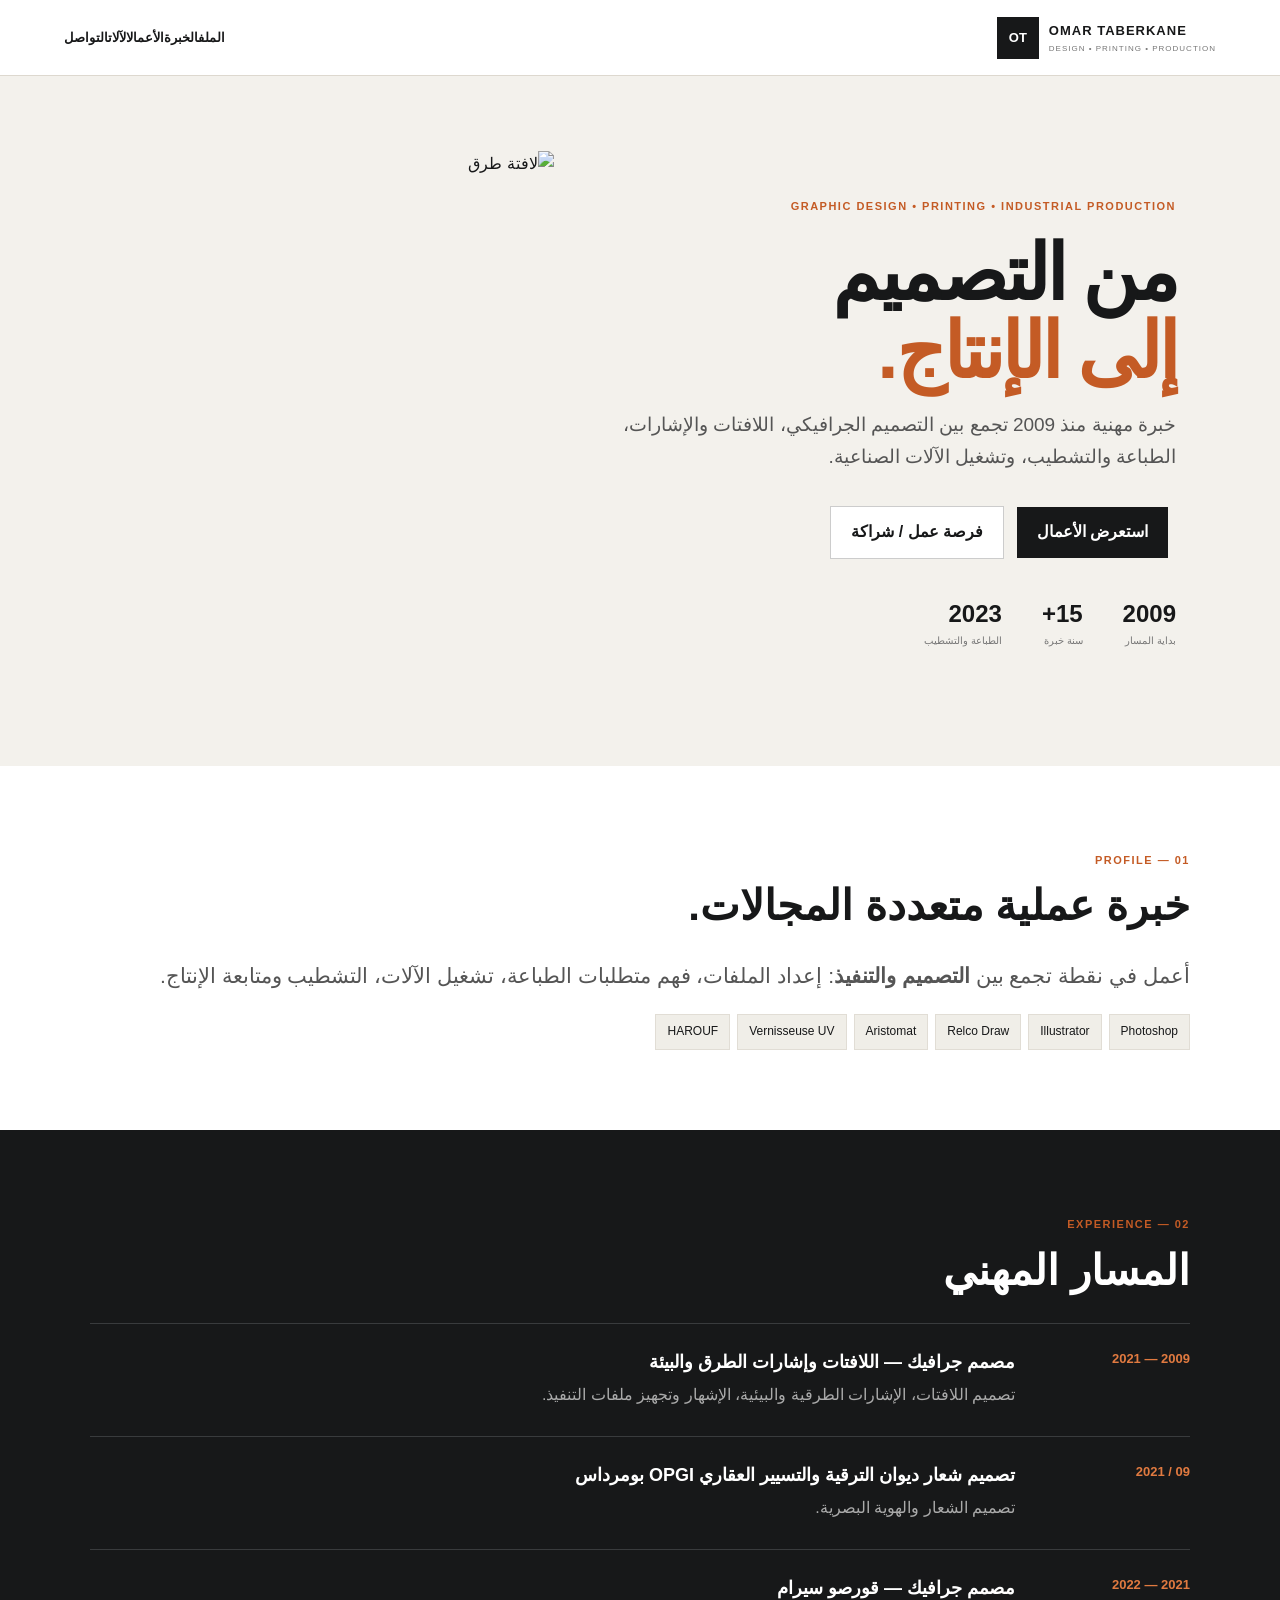
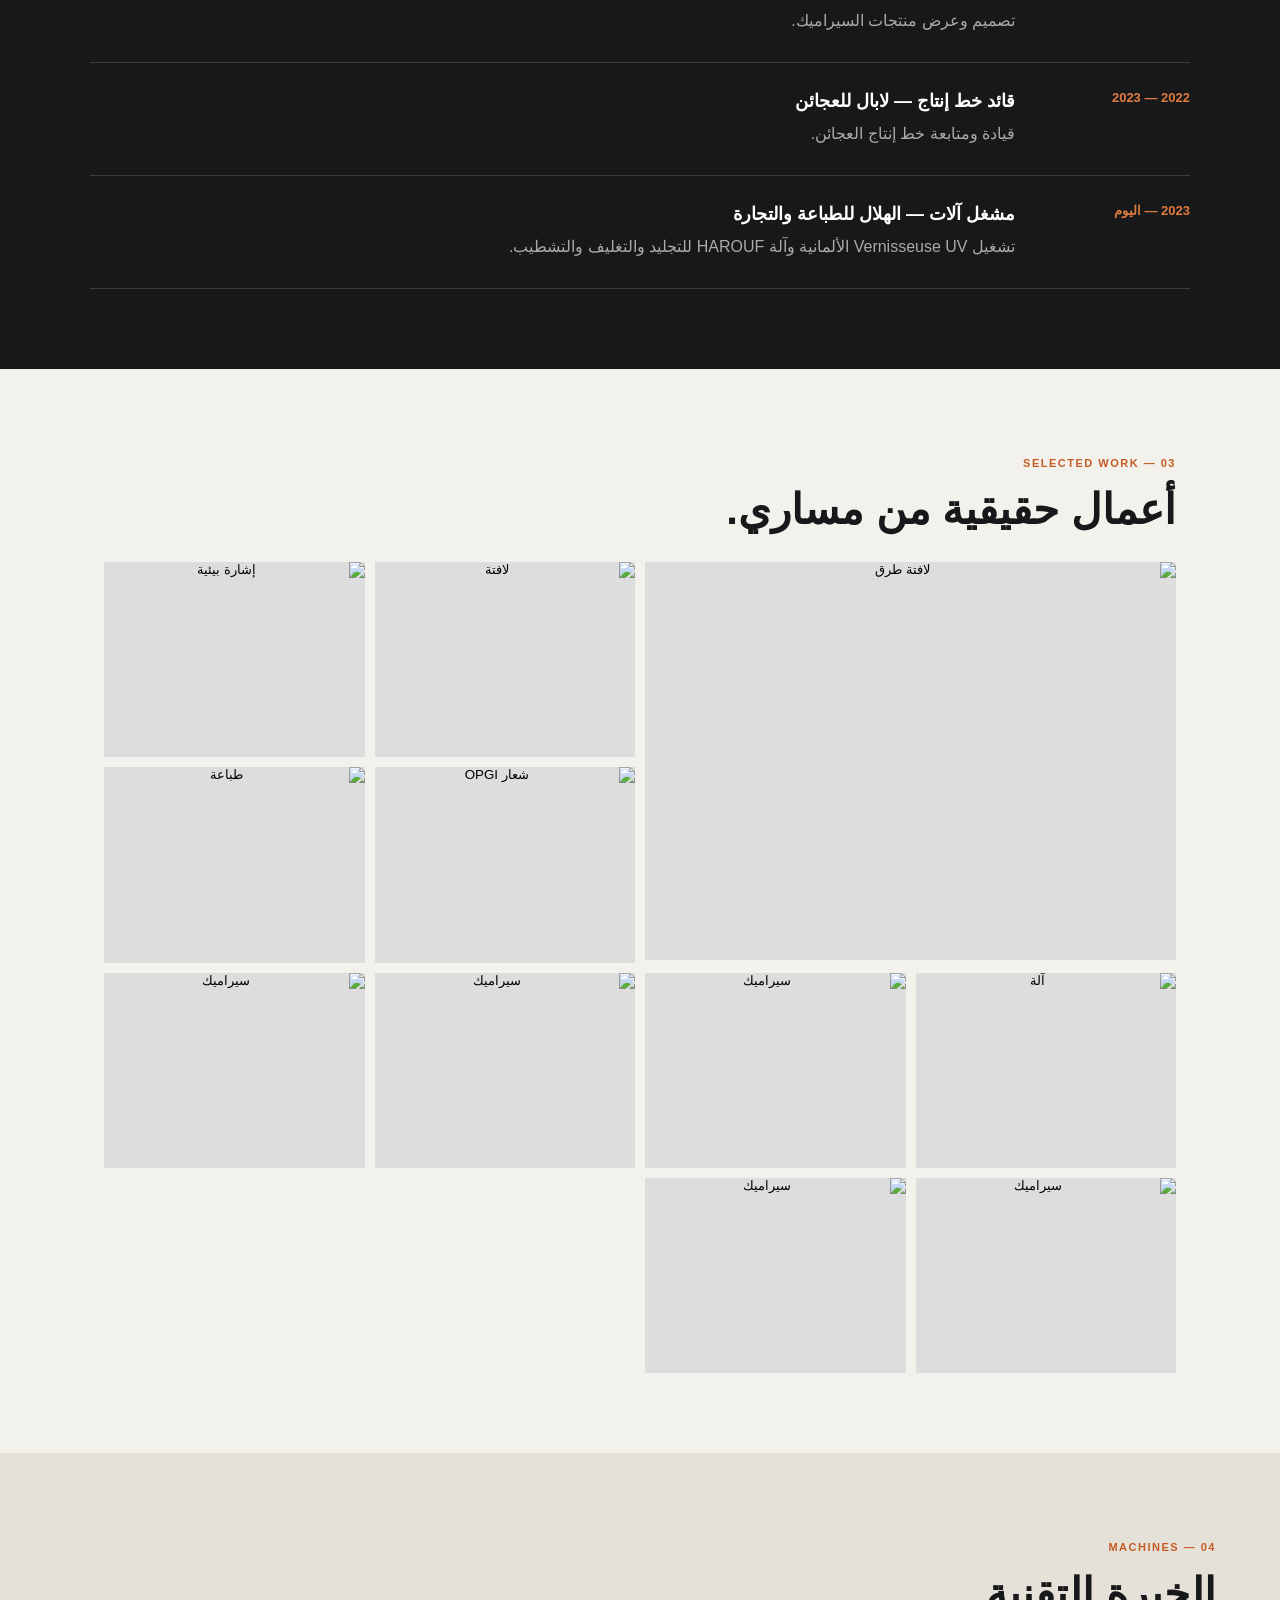
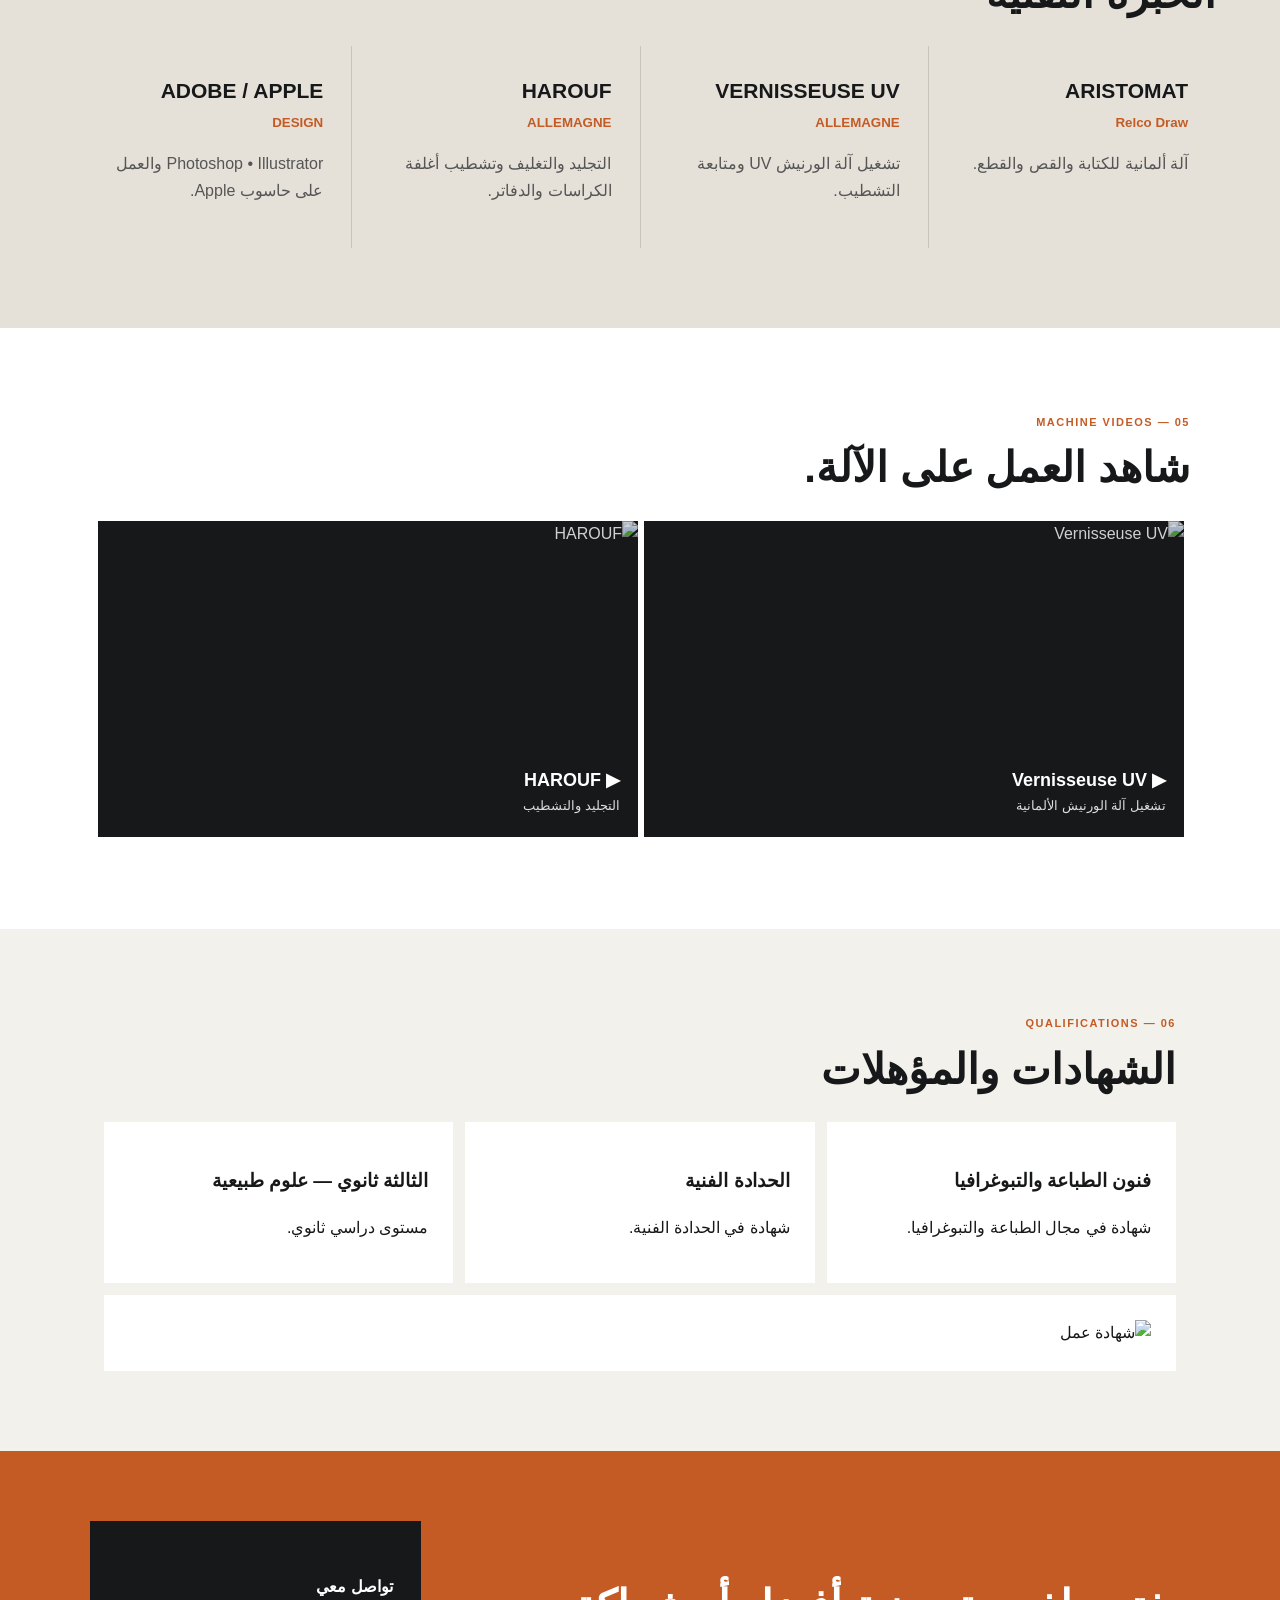
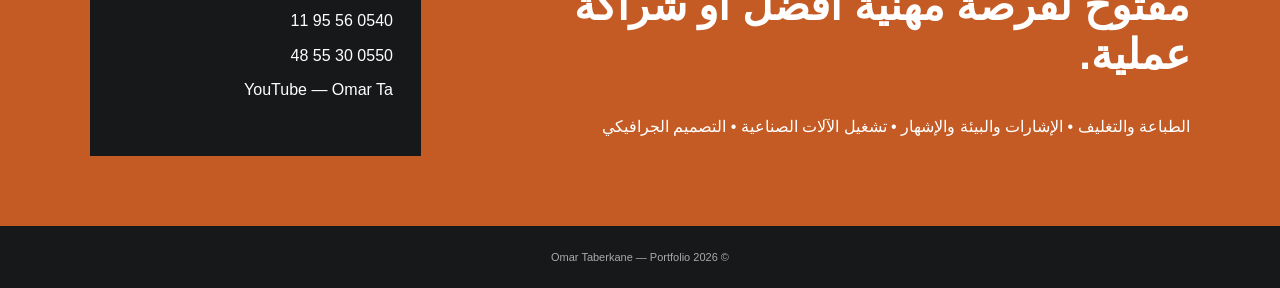
==== commit deb26872: "Add files via upload" ====
--- a/index.html
+++ b/index.html
@@ -1,181 +1,16 @@
-<!doctype html>
-<html lang="ar" dir="rtl">
-<head>
-  <meta charset="utf-8">
-  <meta name="viewport" content="width=device-width, initial-scale=1">
-  <meta name="theme-color" content="#0b1118">
-  <meta name="description" content="Omar Taberkane — Graphic Design, Printing, Industrial Production and Machine Operation. Professional portfolio since 2009.">
-  <title>Omar Taberkane — Design • Printing • Industrial Production</title>
-  <link rel="preconnect" href="https://fonts.googleapis.com">
-  <link rel="preconnect" href="https://fonts.gstatic.com" crossorigin>
-  <link href="https://fonts.googleapis.com/css2?family=Cairo:wght@400;600;700;800&family=Inter:wght@400;500;600;700;800&display=swap" rel="stylesheet">
-  <link rel="stylesheet" href="styles.css">
-</head>
-<body>
-  <div class="noise"></div>
-  <header class="site-header">
-    <a class="brand" href="#top" aria-label="Omar Taberkane home">
-      <span class="brand-mark">OT</span>
-      <span>OMAR TABERKANE</span>
-    </a>
-    <nav class="nav" aria-label="Main navigation">
-      <a href="#experience" data-i18n="navExperience">الخبرة</a>
-      <a href="#skills" data-i18n="navSkills">المهارات</a>
-      <a href="#work" data-i18n="navWork">الأعمال</a>
-      <a href="#credentials" data-i18n="navCredentials">المؤهلات</a>
-      <a href="#contact" data-i18n="navContact">تواصل</a>
-    </nav>
-    <div class="header-actions">
-      <button class="lang-btn" id="langBtn" type="button" aria-label="Change language">FR</button>
-      <a class="mini-cta" href="#contact" data-i18n="cta">فرصة / شراكة</a>
-    </div>
-  </header>
-
-  <main id="top">
-    <section class="hero section">
-      <div class="hero-copy">
-        <p class="eyebrow" data-i18n="eyebrow">خبرة عملية منذ 2009 • الجزائر</p>
-        <h1 data-i18n="heroTitle">تصميم. طباعة. إنتاج صناعي.</h1>
-        <p class="hero-lead" data-i18n="heroLead">
-          عمر تابركان — مصمم جرافيك ومشغل آلات طباعة وتشطيب، بخبرة تمتد من إعداد العمل للتنفيذ إلى الإنتاج الصناعي ومراقبة الجودة.
-        </p>
-        <div class="hero-actions">
-          <a class="button primary" href="#work" data-i18n="viewWork">شاهد الأعمال</a>
-          <a class="button ghost" href="#experience" data-i18n="viewExperience">الخبرة المهنية</a>
-        </div>
-        <div class="hero-proof">
-          <div><strong>2009</strong><span data-i18n="since">بداية المسار المهني</span></div>
-          <div><strong>15+</strong><span data-i18n="years">سنة خبرة تقريبًا</span></div>
-          <div><strong>3</strong><span data-i18n="pillars">تصميم • طباعة • إنتاج</span></div>
-        </div>
-      </div>
-      <div class="hero-visual">
-        <div class="machine-card">
-          <div class="machine-top"><span>INDUSTRIAL</span><span>PRINT / FINISH</span></div>
-          <div class="machine-lines"></div>
-          <div class="machine-center">OT</div>
-          <div class="machine-bottom"><span>DESIGN</span><span>PRODUCTION</span></div>
-        </div>
-      </div>
-    </section>
-
-    <section class="trust-strip">
-      <span>Graphic Arts</span><i></i><span>Printing</span><i></i><span>UV Finishing</span><i></i><span>Industrial Production</span><i></i><span>Signage</span>
-    </section>
-
-    <section class="section intro-grid">
-      <div>
-        <p class="section-kicker" data-i18n="profileKicker">الملف المهني</p>
-        <h2 data-i18n="profileTitle">ميزة الخبرة هنا هي الجمع بين التصميم والتنفيذ.</h2>
-      </div>
-      <div class="intro-text">
-        <p data-i18n="profileText">لا أقدم نفسي كمصمم فقط. خبرتي العملية تشمل تصميم الأعمال، فهم متطلبات الطباعة، تشغيل آلات التشطيب، متابعة الإنتاج، ومراقبة جودة المنتج النهائي.</p>
-        <div class="chips">
-          <span>Photoshop</span><span>Illustrator</span><span>CorelDRAW</span><span>Vernisseuse UV</span><span>HAROUF</span><span>Aristomat</span>
-        </div>
-      </div>
-    </section>
-
-    <section id="experience" class="section">
-      <div class="section-head">
-        <div><p class="section-kicker" data-i18n="experienceKicker">المسار المهني</p><h2 data-i18n="experienceTitle">خبرة متدرجة من التصميم إلى الصناعة.</h2></div>
-      </div>
-      <div class="timeline">
-        <article class="timeline-item featured"><span class="year">2009 — 2021</span><div><h3 data-i18n="job1Title">مصمم جرافيك — اللافتات وإشارات الطرق والبيئة</h3><p data-i18n="job1Text">تصميم وتنفيذ أعمال اللافتات والإشارات والمواد البصرية، مع خبرة عملية في تجهيز الأعمال للإنتاج.</p></div></article>
-        <article class="timeline-item"><span class="year">09 / 2021</span><div><h3 data-i18n="job2Title">تصميم شعار OPGI — بومرداس</h3><p data-i18n="job2Text">مشروع هوية بصرية موثق ضمن الأعمال المختارة.</p></div></article>
-        <article class="timeline-item"><span class="year">2021 — 2022</span><div><h3 data-i18n="job3Title">مصمم جرافيك — قورصو سيرام</h3><p data-i18n="job3Text">تصميم مواد بصرية مرتبطة بمنتجات السيراميك والعرض التجاري.</p></div></article>
-        <article class="timeline-item"><span class="year">2022 — 2023</span><div><h3 data-i18n="job4Title">قائد خط إنتاج — لابال للعجائن</h3><p data-i18n="job4Text">مسؤوليات مرتبطة بخط الإنتاج، المتابعة والتنظيم ومراقبة سير العمل.</p></div></article>
-        <article class="timeline-item featured"><span class="year">2023 — اليوم</span><div><h3 data-i18n="job5Title">مشغل آلات — شركة الهلال للطباعة والتجارة</h3><p data-i18n="job5Text">تشغيل آلات الطباعة والتشطيب، منها Vernisseuse UV الألمانية وآلة HAROUF الألمانية للتغليف والتجليد، مع متابعة الإنتاج والجودة.</p></div></article>
-      </div>
-    </section>
-
-    <section id="skills" class="section dark-section">
-      <div class="section-head">
-        <div><p class="section-kicker">CAPABILITIES</p><h2 data-i18n="skillsTitle">مهارات عملية قابلة للتطبيق.</h2></div>
-        <p class="muted" data-i18n="skillsLead">نرتب المهارات حسب ما يحتاجه صاحب مصنع أو مطبعة أو جهة توظيف.</p>
-      </div>
-      <div class="cap-grid">
-        <article class="cap-card"><span class="cap-no">01</span><h3 data-i18n="skill1Title">Graphic Design</h3><p>Adobe Photoshop<br>Adobe Illustrator<br>CorelDRAW</p></article>
-        <article class="cap-card"><span class="cap-no">02</span><h3 data-i18n="skill2Title">Printing & Prepress</h3><p data-i18n="skill2Text">فنون الطباعة والتبوغرافيا، تجهيز الملفات وفهم أنظمة الألوان ومتطلبات الإنتاج.</p></article>
-        <article class="cap-card"><span class="cap-no">03</span><h3 data-i18n="skill3Title">Machine Operation</h3><p>Vernisseuse UV — HAROUF<br>Aristomat</p></article>
-        <article class="cap-card"><span class="cap-no">04</span><h3 data-i18n="skill4Title">Production</h3><p data-i18n="skill4Text">متابعة خط الإنتاج، الإعدادات التشغيلية، مراقبة الجودة ومعالجة مشاكل التشغيل اليومية.</p></article>
-      </div>
-    </section>
-
-    <section id="work" class="section">
-      <div class="section-head">
-        <div><p class="section-kicker" data-i18n="workKicker">أعمال مختارة</p><h2 data-i18n="workTitle">دليل بصري على الخبرة.</h2></div>
-        <p class="muted" data-i18n="workLead">نختار الأعمال التي تثبت المهارة بدل عرض كل شيء.</p>
-      </div>
-      <div class="work-grid">
-        <button class="work-card wide" data-image="assets/images/road-sign-main.jpg"><img src="assets/images/road-sign-main.jpg" loading="lazy" alt="Large Algerian road direction sign project"><span><b>Road Signage</b><small>Wayfinding / signage</small></span></button>
-        <button class="work-card" data-image="assets/images/road-sign-ar-fr.jpg"><img src="assets/images/road-sign-ar-fr.jpg" loading="lazy" alt="Road sign project in Arabic and French"><span><b>Directional Sign</b><small>Arabic / French</small></span></button>
-        <button class="work-card" data-image="assets/images/environmental-signage.jpg"><img src="assets/images/environmental-signage.jpg" loading="lazy" alt="Housekeeping and waste signage design"><span><b>Environmental Signage</b><small>Safety / environment</small></span></button>
-        <button class="work-card" data-image="assets/images/opgi-logo.jpg"><img src="assets/images/opgi-logo.jpg" loading="lazy" alt="OPGI logo project"><span><b>OPGI Identity</b><small>Logo development</small></span></button>
-        <button class="work-card" data-image="assets/images/qualification-certificate.jpg"><img src="assets/images/qualification-certificate.jpg" loading="lazy" alt="Professional qualification certificate"><span><b>Professional Qualification</b><small>Graphic arts & industries</small></span></button>
-        <button class="work-card" data-image="assets/images/industrial-print-pallet.jpg"><img src="assets/images/industrial-print-pallet.jpg" loading="lazy" alt="Industrial print production pallet"><span><b>Industrial Production</b><small>Printed sheets / pallet</small></span></button>
-        <button class="work-card" data-image="assets/images/machine-printing.jpg"><img src="assets/images/machine-printing.jpg" loading="lazy" alt="Printing machine in production"><span><b>Machine Operation</b><small>Printing / finishing</small></span></button>
-      </div>
-      <div class="work-grid secondary-work-grid">
-        <button class="work-card" data-image="assets/images/ceramic-project-01.jpg"><img src="assets/images/ceramic-project-01.jpg" loading="lazy" alt="Ceramic design project"><span><b>Ceramic Design</b><small>Qorso Ceram</small></span></button>
-        <button class="work-card" data-image="assets/images/ceramic-project-02.jpg"><img src="assets/images/ceramic-project-02.jpg" loading="lazy" alt="Ceramic product presentation"><span><b>Ceramic Project</b><small>Product presentation</small></span></button>
-        <button class="work-card" data-image="assets/images/ceramic-project-03.jpg"><img src="assets/images/ceramic-project-03.jpg" loading="lazy" alt="Ceramic project"><span><b>Ceramic Project</b><small>Graphic design</small></span></button>
-        <button class="work-card" data-image="assets/images/ceramic-project-04.jpg"><img src="assets/images/ceramic-project-04.jpg" loading="lazy" alt="Ceramic project"><span><b>Ceramic Project</b><small>Visual communication</small></span></button>
-        <button class="work-card" data-image="assets/images/ceramic-project-05.jpg"><img src="assets/images/ceramic-project-05.jpg" loading="lazy" alt="Ceramic project"><span><b>Ceramic Project</b><small>Portfolio sample</small></span></button>
-      </div>
-    </section>
-
-    <section class="section video-section">
-      <div class="section-head">
-        <div><p class="section-kicker">WORK IN MOTION</p><h2 data-i18n="videoTitle">الخبرة تُرى أثناء التشغيل.</h2></div>
-        <p class="muted" data-i18n="videoLead">فيديوهات قصيرة من بيئة الإنتاج. سيتم لاحقًا ربط كل مقطع بالآلة والعملية المناسبة.</p>
-      </div>
-      <div class="video-grid">
-        <video controls preload="metadata" poster="assets/images/machine-printing.jpg"><source src="assets/videos/uv-varnish.mp4" type="video/mp4"></video>
-        <video controls preload="metadata"><source src="assets/videos/printing-production.mp4" type="video/mp4"></video>
-        <video controls preload="metadata"><source src="assets/videos/binding-finishing.mp4" type="video/mp4"></video>
-        <video controls preload="metadata"><source src="assets/videos/machine-operation-extra.mp4" type="video/mp4"></video>
-      </div>
-    </section>
-
-    <section id="credentials" class="section credentials">
-      <div class="section-head">
-        <div><p class="section-kicker" data-i18n="credKicker">المؤهلات والوثائق</p><h2 data-i18n="credTitle">خبرة مدعومة بوثائق.</h2></div>
-      </div>
-      <div class="credential-grid">
-        <article class="credential-card"><div class="credential-icon">01</div><h3 data-i18n="cred1Title">Certificat de Qualification Professionnelle</h3><p data-i18n="cred1Text">مصادقة على الكفاءات المكتسبة بالخبرة في الفنون والصناعات الغرافيكية — 2021.</p><button class="text-btn" data-image="assets/images/qualification-certificate.jpg" data-i18n="viewDoc">عرض الوثيقة</button></article>
-        <article class="credential-card"><div class="credential-icon">02</div><h3 data-i18n="cred2Title">Certificat de Travail</h3><p data-i18n="cred2Text">SPA Matahin Labelle — وظيفة Opérateur من 08/08/2023 إلى 24/12/2023.</p><button class="text-btn" data-image="assets/images/work-certificate.jpg" data-i18n="viewDoc">عرض الوثيقة</button></article>
-        <article class="credential-card"><div class="credential-icon">03</div><h3 data-i18n="cred3Title">التكوين والشهادات</h3><p data-i18n="cred3Text">الثالثة ثانوي علوم طبيعية، شهادة في فنون الطباعة والتبوغرافيا، وشهادة في الحدادة الفنية.</p></article>
-      </div>
-      <p class="privacy-note" data-i18n="privacy">ملاحظة: عند النشر النهائي سنخفي أرقام التسجيل وتاريخ الميلاد وأي بيانات شخصية غير ضرورية من صور الوثائق.</p>
-    </section>
-
-    <section class="section language-section">
-      <div class="language-card">
-        <div><p class="section-kicker">LANGUAGES</p><h2 data-i18n="langTitle">التواصل بالعربية والفرنسية والإنجليزية.</h2></div>
-        <div class="lang-list"><span><b>العربية</b><small data-i18n="good">جيد جدًا</small></span><span><b>Français</b><small data-i18n="medium">متوسط</small></span><span><b>English</b><small data-i18n="medium">متوسط</small></span></div>
-      </div>
-    </section>
-
-    <section id="contact" class="section contact-section">
-      <div class="contact-copy"><p class="section-kicker" data-i18n="contactKicker">الخطوة التالية</p><h2 data-i18n="contactTitle">تبحث عن خبرة في التصميم أو الطباعة أو تشغيل الإنتاج؟</h2><p data-i18n="contactText">هذا الموقع مخصص للتوظيف، التعاون المهني، والشراكات في مجالات الطباعة والتغليف واللافتات والإنتاج.</p></div>
-      <div class="contact-box">
-        <a href="tel:+213540569511">+213 540 56 95 11</a>
-        <a href="tel:+213550305548">+213 550 30 55 48</a>
-        <a href="https://wa.me/213540569511" target="_blank" rel="noopener">WhatsApp</a>
-        <a href="https://instagram.com/" target="_blank" rel="noopener">Instagram</a>
-        <a href="https://tiktok.com/" target="_blank" rel="noopener">TikTok</a>
-      </div>
-    </section>
-  </main>
-
-  <footer class="footer"><span>© 2026 Omar Taberkane</span><span data-i18n="footer">Design • Printing • Industrial Production</span></footer>
-
-  <dialog id="lightbox" class="lightbox">
-    <button class="close" id="closeLightbox" aria-label="Close">×</button>
-    <img id="lightboxImg" alt="">
-  </dialog>
-
-  <script src="script.js"></script>
-</body>
-</html>+<!doctype html><html lang="ar" dir="rtl"><head><meta charset="utf-8"><meta name="viewport" content="width=device-width,initial-scale=1"><meta name="description" content="Omar Taberkane — Graphic Design, Printing, Signage and Industrial Machine Operation"><title>Omar Taberkane | Portfolio</title><link rel="stylesheet" href="styles.css"></head><body>
+<header><a class="brand" href="#top"><b>OT</b><span>OMAR TABERKANE<small>DESIGN • PRINTING • PRODUCTION</small></span></a><nav><a href="#profile">الملف</a><a href="#experience">الخبرة</a><a href="#work">الأعمال</a><a href="#machines">الآلات</a><a href="#contact">التواصل</a></nav></header>
+<main id="top"><section class="hero"><div><label>GRAPHIC DESIGN • PRINTING • INDUSTRIAL PRODUCTION</label><h1>من التصميم<br><i>إلى الإنتاج.</i></h1><p>خبرة مهنية منذ 2009 تجمع بين التصميم الجرافيكي، اللافتات والإشارات، الطباعة والتشطيب، وتشغيل الآلات الصناعية.</p><a class="btn" href="#work">استعرض الأعمال</a> <a class="btn alt" href="#contact">فرصة عمل / شراكة</a><div class="stats"><b>2009<small>بداية المسار</small></b><b>15+<small>سنة خبرة</small></b><b>2023<small>الطباعة والتشطيب</small></b></div></div><img class="heroimg" src="assets/images/signage-01.jpg" alt="لافتة طرق"></section>
+<section id="profile" class="section white"><div><label>01 — PROFILE</label><h2>خبرة عملية متعددة المجالات.</h2></div><div><p class="big">أعمل في نقطة تجمع بين <strong>التصميم والتنفيذ</strong>: إعداد الملفات، فهم متطلبات الطباعة، تشغيل الآلات، التشطيب ومتابعة الإنتاج.</p><div class="chips"><span>Photoshop</span><span>Illustrator</span><span>Relco Draw</span><span>Aristomat</span><span>Vernisseuse UV</span><span>HAROUF</span></div></div></section>
+<section id="experience" class="section dark"><label>02 — EXPERIENCE</label><h2>المسار المهني</h2><div class="timeline">
+<article><b>2009 — 2021</b><div><h3>مصمم جرافيك — اللافتات وإشارات الطرق والبيئة</h3><p>تصميم اللافتات، الإشارات الطرقية والبيئية، الإشهار وتجهيز ملفات التنفيذ.</p></div></article>
+<article><b>09 / 2021</b><div><h3>تصميم شعار ديوان الترقية والتسيير العقاري OPGI بومرداس</h3><p>تصميم الشعار والهوية البصرية.</p></div></article>
+<article><b>2021 — 2022</b><div><h3>مصمم جرافيك — قورصو سيرام</h3><p>تصميم وعرض منتجات السيراميك.</p></div></article>
+<article><b>2022 — 2023</b><div><h3>قائد خط إنتاج — لابال للعجائن</h3><p>قيادة ومتابعة خط إنتاج العجائن.</p></div></article>
+<article><b>2023 — اليوم</b><div><h3>مشغل آلات — الهلال للطباعة والتجارة</h3><p>تشغيل Vernisseuse UV الألمانية وآلة HAROUF للتجليد والتغليف والتشطيب.</p></div></article></div></section>
+<section id="work" class="section"><label>03 — SELECTED WORK</label><h2>أعمال حقيقية من مساري.</h2><div class="gallery">
+<button data-i="assets/images/signage-01.jpg"><img src="assets/images/signage-01.jpg" alt="لافتة طرق"></button><button data-i="assets/images/signage-02.jpg"><img src="assets/images/signage-02.jpg" alt="لافتة"></button><button data-i="assets/images/environment-01.jpg"><img src="assets/images/environment-01.jpg" alt="إشارة بيئية"></button><button data-i="assets/images/opgi-logo.jpg"><img src="assets/images/opgi-logo.jpg" alt="شعار OPGI"></button><button data-i="assets/images/printing-work.jpg"><img src="assets/images/printing-work.jpg" alt="طباعة"></button><button data-i="assets/images/machine-work.jpg"><img src="assets/images/machine-work.jpg" alt="آلة"></button><button data-i="assets/images/ceramic-01.jpg"><img src="assets/images/ceramic-01.jpg" alt="سيراميك"></button><button data-i="assets/images/ceramic-02.jpg"><img src="assets/images/ceramic-02.jpg" alt="سيراميك"></button><button data-i="assets/images/ceramic-03.jpg"><img src="assets/images/ceramic-03.jpg" alt="سيراميك"></button><button data-i="assets/images/ceramic-04.jpg"><img src="assets/images/ceramic-04.jpg" alt="سيراميك"></button><button data-i="assets/images/ceramic-05.jpg"><img src="assets/images/ceramic-05.jpg" alt="سيراميك"></button></div></section>
+<section id="machines" class="section machines"><label>04 — MACHINES</label><h2>الخبرة التقنية</h2><div class="machinegrid"><article><b>ARISTOMAT</b><small>Relco Draw</small><p>آلة ألمانية للكتابة والقص والقطع.</p></article><article><b>VERNISSEUSE UV</b><small>ALLEMAGNE</small><p>تشغيل آلة الورنيش UV ومتابعة التشطيب.</p></article><article><b>HAROUF</b><small>ALLEMAGNE</small><p>التجليد والتغليف وتشطيب أغلفة الكراسات والدفاتر.</p></article><article><b>ADOBE / APPLE</b><small>DESIGN</small><p>Photoshop • Illustrator والعمل على حاسوب Apple.</p></article></div></section>
+<section class="section white"><label>05 — MACHINE VIDEOS</label><h2>شاهد العمل على الآلة.</h2><div class="videos"><a href="https://www.youtube.com/@OmarTa-q1l" target="_blank"><img src="assets/images/vernisseuse-uv-thumbnail.jpg" alt="Vernisseuse UV"><b>▶ Vernisseuse UV</b><small>تشغيل آلة الورنيش الألمانية</small></a><a href="https://www.youtube.com/@OmarTa-q1l" target="_blank"><img src="assets/images/harouf-thumbnail.jpg" alt="HAROUF"><b>▶ HAROUF</b><small>التجليد والتشطيب</small></a></div></section>
+<section class="section"><label>06 — QUALIFICATIONS</label><h2>الشهادات والمؤهلات</h2><div class="quals"><div><h3>فنون الطباعة والتبوغرافيا</h3><p>شهادة في مجال الطباعة والتبوغرافيا.</p></div><div><h3>الحدادة الفنية</h3><p>شهادة في الحدادة الفنية.</p></div><div><h3>الثالثة ثانوي — علوم طبيعية</h3><p>مستوى دراسي ثانوي.</p></div><img src="assets/images/work-certificate.jpg" alt="شهادة عمل"></div></section>
+<section id="contact" class="contact"><div><label>07 — OPPORTUNITY</label><h2>مفتوح لفرصة مهنية أفضل أو شراكة عملية.</h2><p>الطباعة والتغليف • الإشارات والبيئة والإشهار • تشغيل الآلات الصناعية • التصميم الجرافيكي</p></div><aside><strong>تواصل معي</strong><a href="tel:+213540569511">0540 56 95 11</a><a href="tel:+213550305548">0550 30 55 48</a><a href="https://www.youtube.com/@OmarTa-q1l" target="_blank">YouTube — Omar Ta</a></aside></section></main><footer>© 2026 Omar Taberkane — Portfolio</footer><div id="lb"><button>×</button><img></div><script>document.querySelectorAll('.gallery button').forEach(x=>x.onclick=()=>{lb.classList.add('on');lb.querySelector('img').src=x.dataset.i});lb.querySelector('button').onclick=()=>lb.classList.remove('on');lb.onclick=e=>{if(e.target===lb)lb.classList.remove('on')}</script></body></html>
--- a/styles.css
+++ b/styles.css
@@ -0,0 +1 @@
+*{box-sizing:border-box}html{scroll-behavior:smooth}body{margin:0;background:#f3f1ec;color:#171819;font-family:Arial,Tahoma,sans-serif;line-height:1.65}a{text-decoration:none;color:inherit}header{height:76px;background:#fff;border-bottom:1px solid #ddd8cf;display:flex;align-items:center;justify-content:space-between;padding:0 5vw;position:sticky;top:0;z-index:9}.brand{display:flex;gap:10px;align-items:center;direction:ltr}.brand>b{background:#171819;color:#fff;width:42px;height:42px;display:grid;place-items:center}.brand span{font-size:13px;font-weight:800;letter-spacing:1px}.brand small{display:block;font-size:8px;color:#777;letter-spacing:1px}.brand{font-size:13px}.brand small{font-weight:normal}.header nav{display:flex;gap:25px}header nav a{font-size:13px;font-weight:700}label{color:#c45b25;font-size:11px;font-weight:900;letter-spacing:1.5px}.hero{max-width:1200px;margin:auto;padding:75px 5vw;display:grid;grid-template-columns:1fr .8fr;gap:60px;align-items:center}.hero h1{font-size:clamp(50px,6vw,80px);line-height:1.02;letter-spacing:-3px;margin:15px 0}.hero i{color:#c45b25;font-style:normal}.hero p{font-size:19px;color:#555;max-width:650px}.heroimg{width:100%;height:540px;object-fit:cover}.btn{display:inline-block;padding:12px 20px;background:#171819;color:#fff;margin:15px 8px 0 0;font-weight:800}.btn.alt{background:#fff;color:#171819;border:1px solid #ccc}.stats{display:flex;gap:40px;margin-top:35px}.stats b{font-size:24px}.stats small{display:block;color:#777;font-size:10px;font-weight:normal}.section{max-width:1200px;margin:auto;padding:80px 5vw}.white{max-width:none;background:#fff;padding-left:max(5vw,calc((100% - 1100px)/2));padding-right:max(5vw,calc((100% - 1100px)/2))}.section h2{font-size:42px;line-height:1.15;margin:10px 0 28px}.white:first-of-type{display:grid;grid-template-columns:.7fr 1.3fr;gap:70px}.big{font-size:21px;color:#555}.chips{display:flex;flex-wrap:wrap;gap:7px}.chips span{padding:7px 11px;background:#f0eee8;border:1px solid #e1ddd5;font-size:12px}.dark{max-width:none;background:#171819;color:#fff;padding-left:max(5vw,calc((100% - 1100px)/2));padding-right:max(5vw,calc((100% - 1100px)/2))}.timeline{border-top:1px solid #393b3d}.timeline article{display:grid;grid-template-columns:150px 1fr;gap:25px;padding:24px 0;border-bottom:1px solid #393b3d}.timeline article>b{color:#e17a40;font-size:13px}.timeline h3{margin:0;font-size:18px}.timeline p{margin:4px 0;color:#aaa}.gallery{display:grid;grid-template-columns:repeat(4,1fr);gap:10px}.gallery button{padding:0;border:0;background:#ddd;aspect-ratio:4/3;overflow:hidden;cursor:zoom-in}.gallery button:first-child{grid-column:span 2;grid-row:span 2}.gallery img{width:100%;height:100%;object-fit:cover;display:block;transition:.3s}.gallery button:hover img{transform:scale(1.04)}.machines{max-width:none;background:#e5e1d9}.machinegrid{display:grid;grid-template-columns:repeat(4,1fr);gap:1px;background:#c9c4ba}.machinegrid article{padding:28px;background:#e5e1d9;min-height:180px}.machinegrid b{font-size:21px;display:block}.machinegrid small{color:#c45b25;font-weight:800}.machinegrid p{color:#555}.videos{display:grid;grid-template-columns:1fr;gap:20px}.videos{display:block}.videos a{width:calc(50% - 10px);display:inline-block;vertical-align:top;background:#171819;color:#fff;margin:0 6px 12px 0;position:relative;overflow:hidden}.videos img{width:100%;height:300px;object-fit:cover;display:block;opacity:.8}.videos b,.videos small{display:block;padding:0 18px}.videos b{margin-top:-55px;position:relative;font-size:18px}.videos small{padding-bottom:20px;color:#ddd}.quals{display:grid;grid-template-columns:repeat(3,1fr);gap:12px}.quals>div,.quals>img{background:#fff;padding:25px}.quals img{grid-column:span 3;width:100%;max-height:500px;object-fit:contain}.contact{background:#c45b25;color:#fff;padding:70px max(5vw,calc((100% - 1100px)/2));display:grid;grid-template-columns:1.5fr .7fr;gap:60px}.contact h2{font-size:42px;line-height:1.15}.contact aside{background:#171819;padding:28px;display:grid;gap:8px;align-content:center}.contact aside a{color:#fff}footer{background:#171819;color:#aaa;text-align:center;padding:22px;font-size:11px}#lb{display:none;position:fixed;inset:0;background:#000e;z-index:30;place-items:center}#lb.on{display:grid}#lb img{max-width:94%;max-height:90%}#lb button{position:absolute;top:15px;left:20px;border:0;border-radius:50%;width:42px;height:42px;font-size:28px}@media(max-width:850px){header nav{display:none}.hero,.white:first-of-type,.contact{grid-template-columns:1fr}.hero{padding:50px 20px}.heroimg{height:370px}.section,.dark,.white{padding:60px 20px}.gallery{grid-template-columns:repeat(2,1fr)}.gallery button:first-child{grid-column:span 2;grid-row:auto}.machinegrid,.quals{grid-template-columns:1fr 1fr}.quals img{grid-column:span 2}.videos a{width:100%;margin:0 0 14px}.contact{padding:55px 20px}}@media(max-width:520px){.gallery{grid-template-columns:1fr}.gallery button:first-child{grid-column:auto}.machinegrid,.quals{grid-template-columns:1fr}.quals img{grid-column:auto}.hero h1{font-size:47px}.stats{gap:20px}}
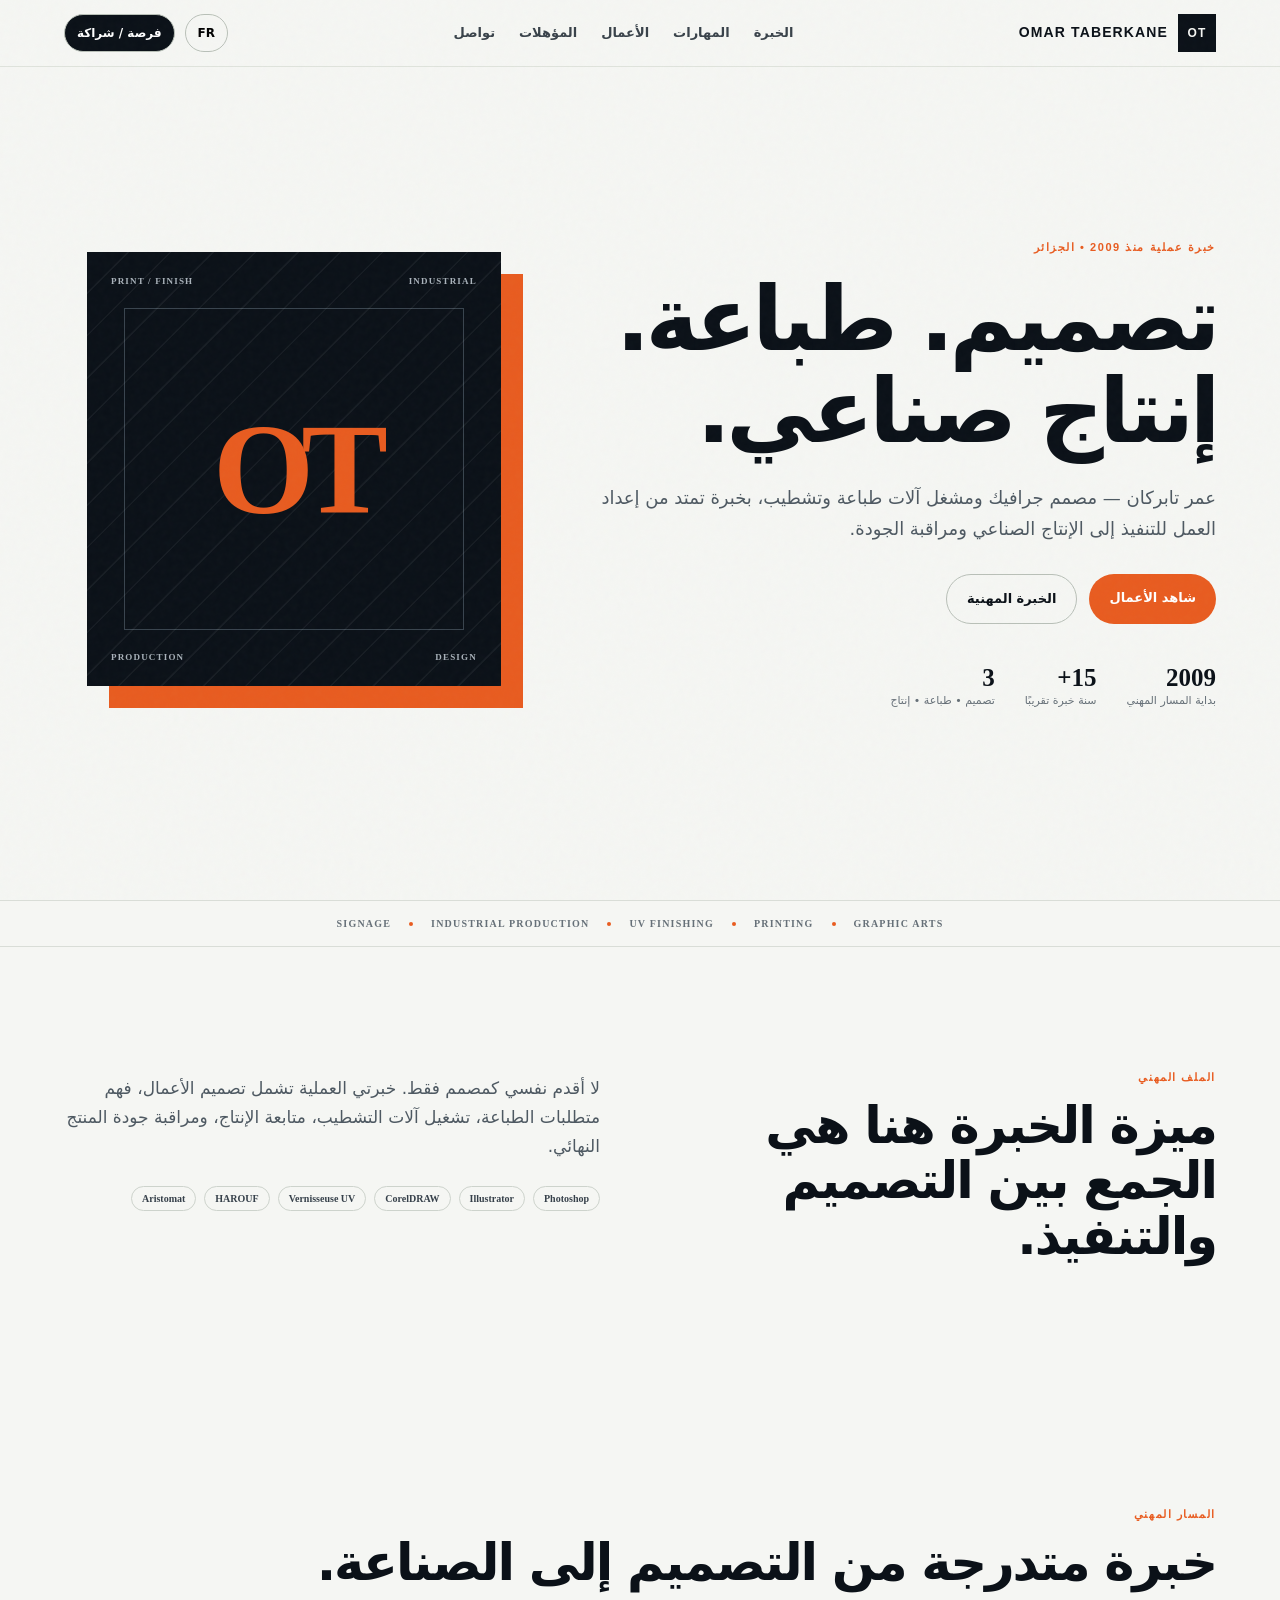
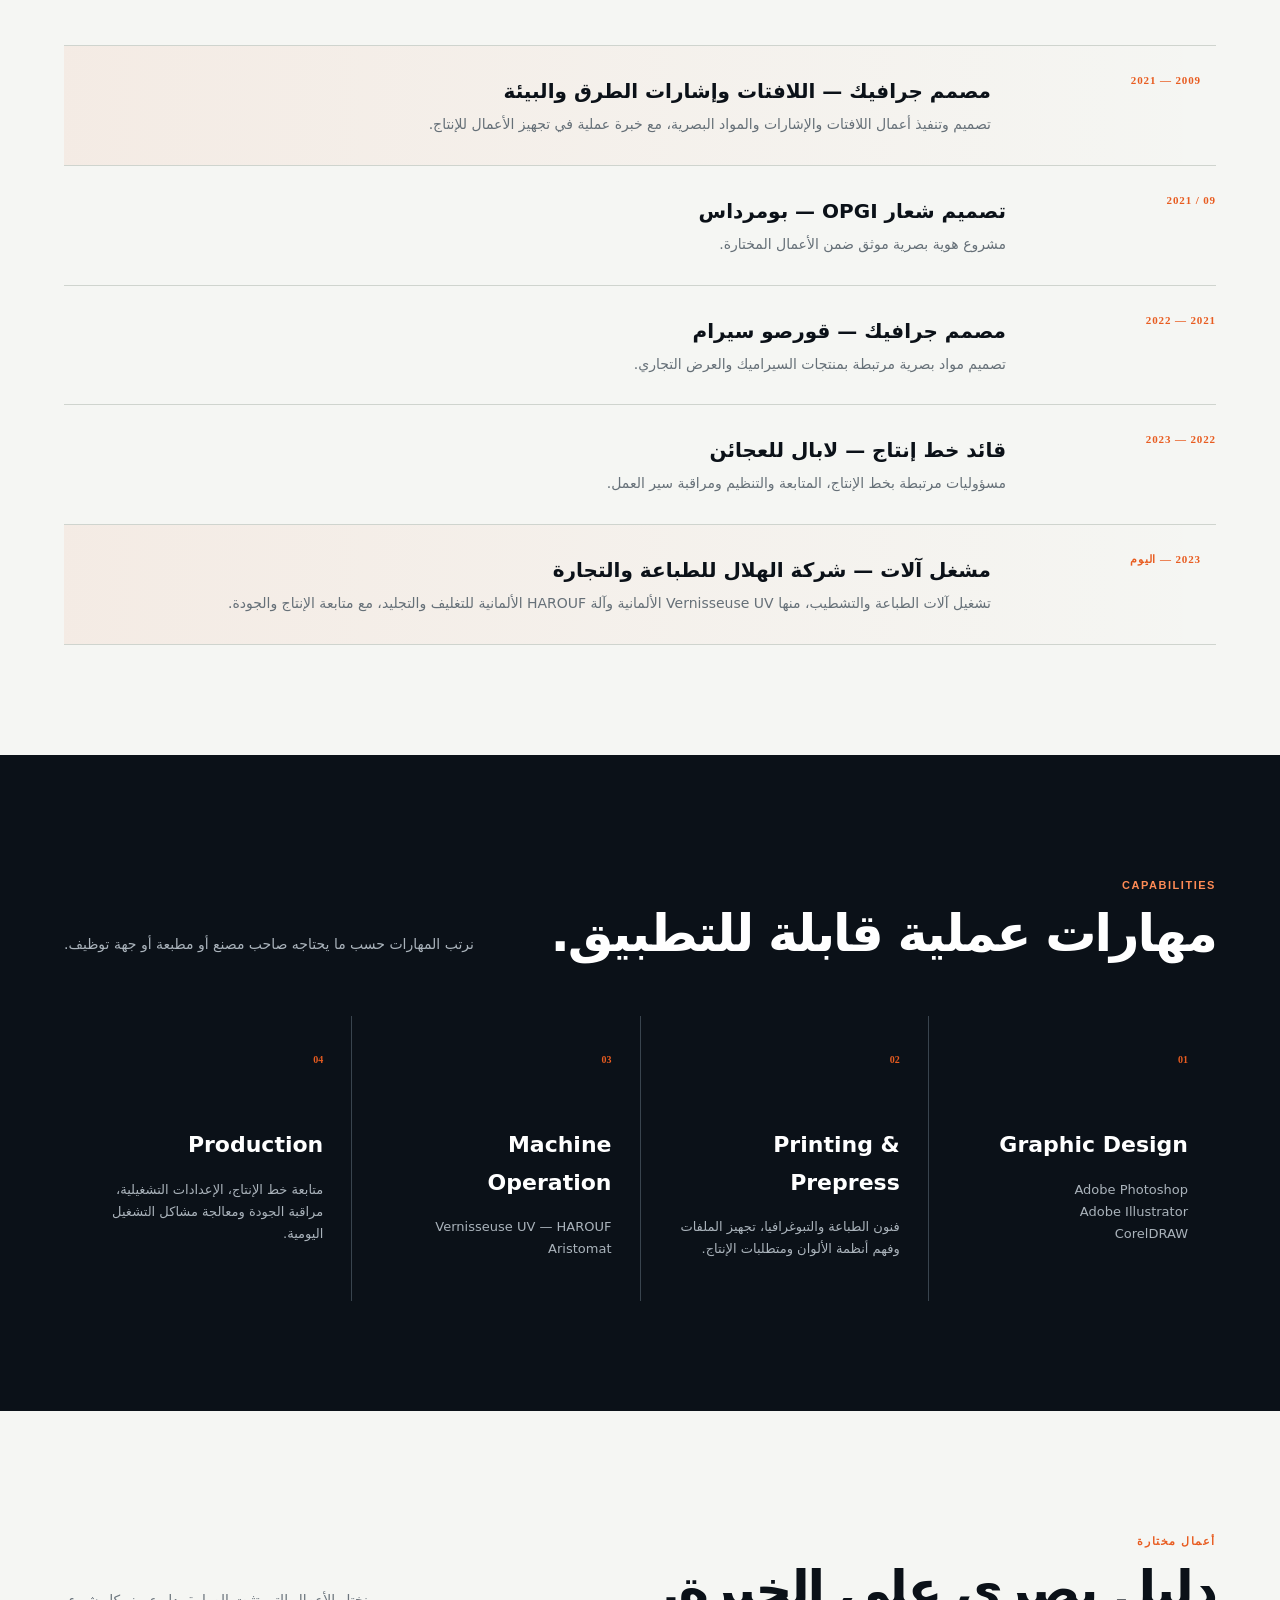
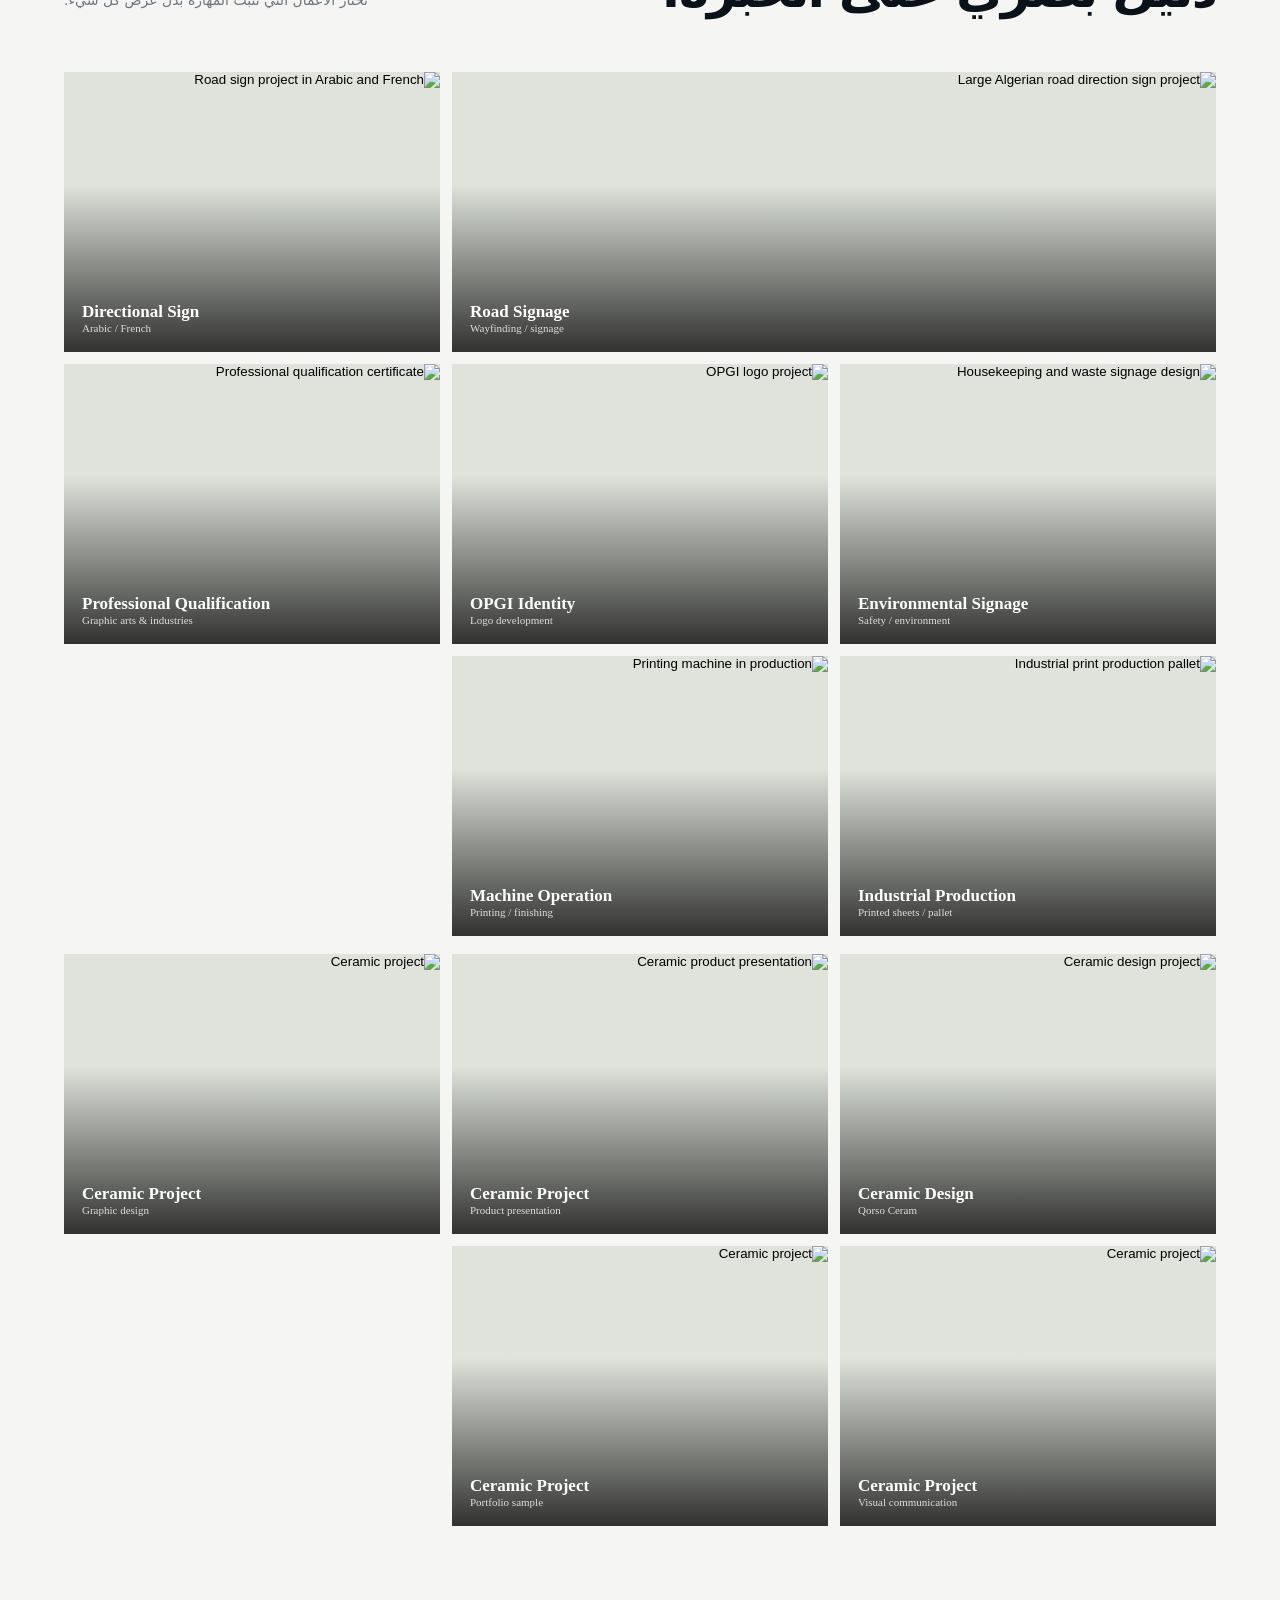
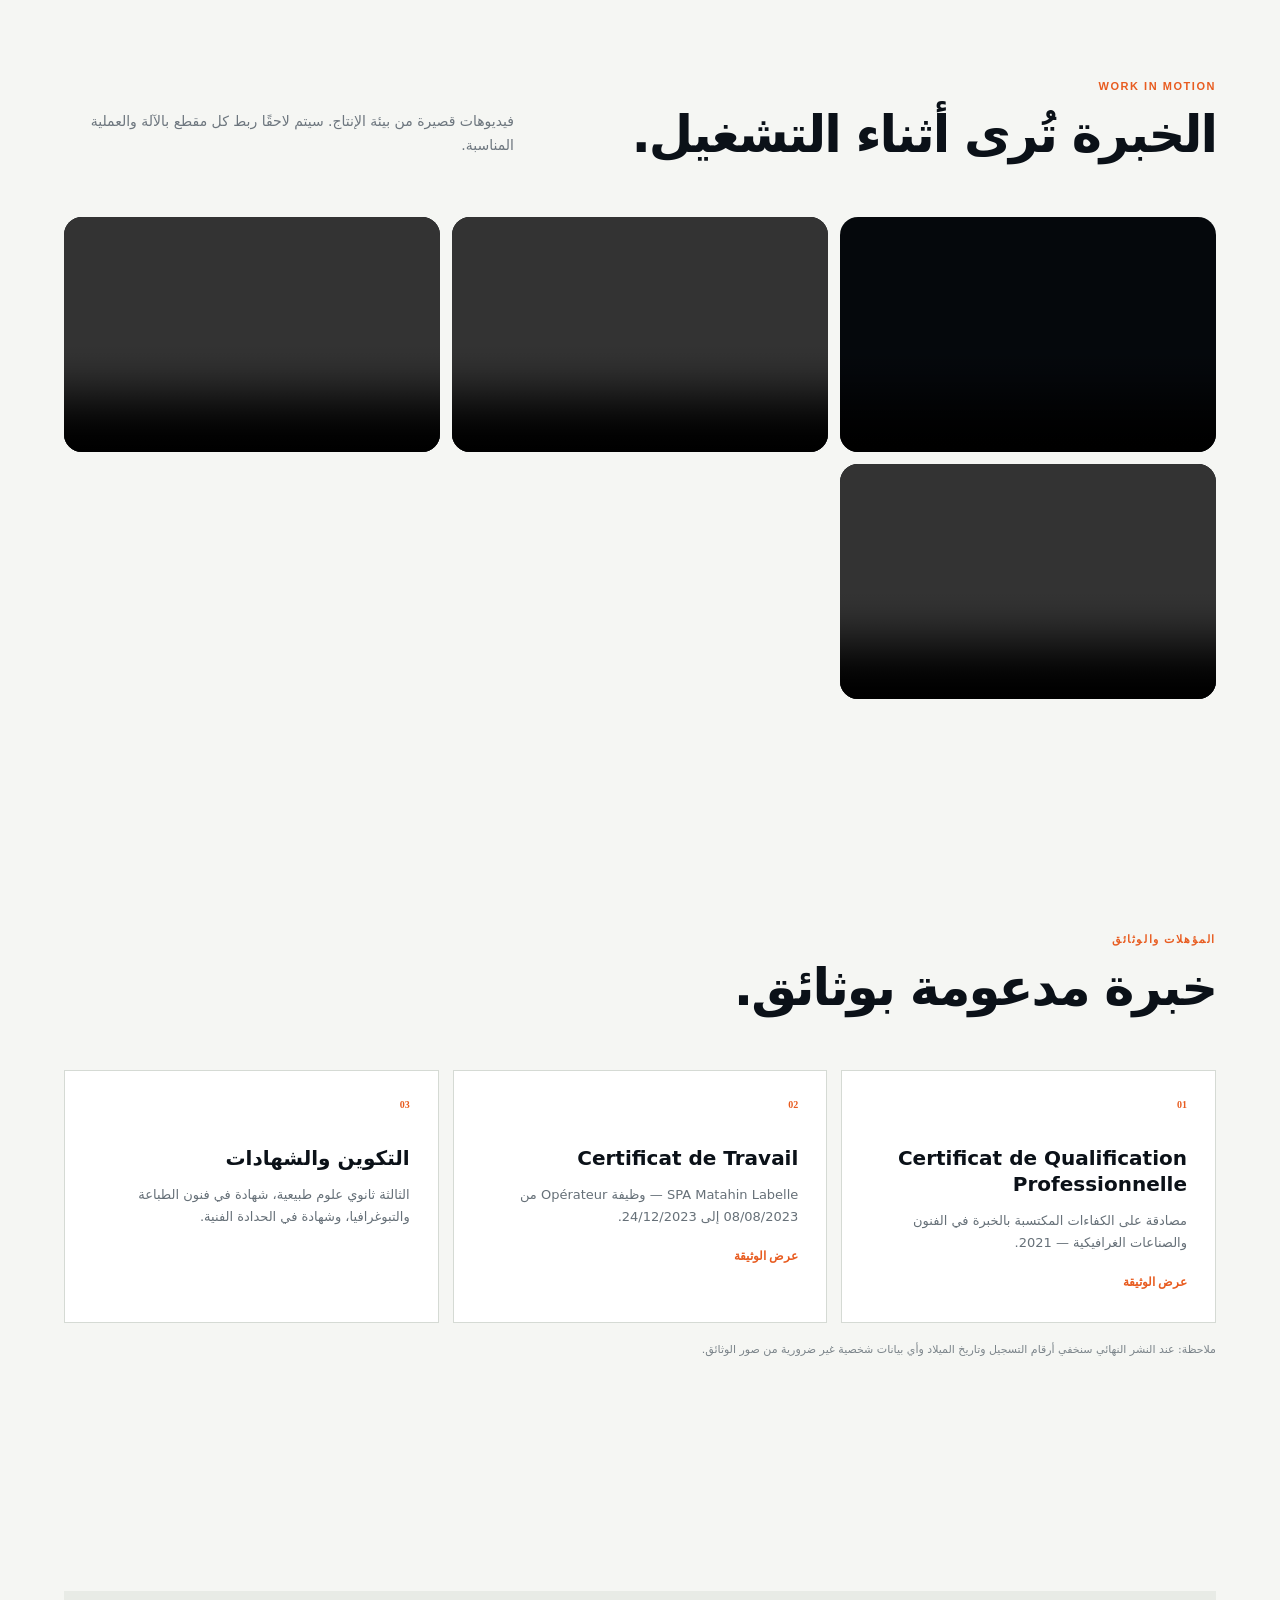
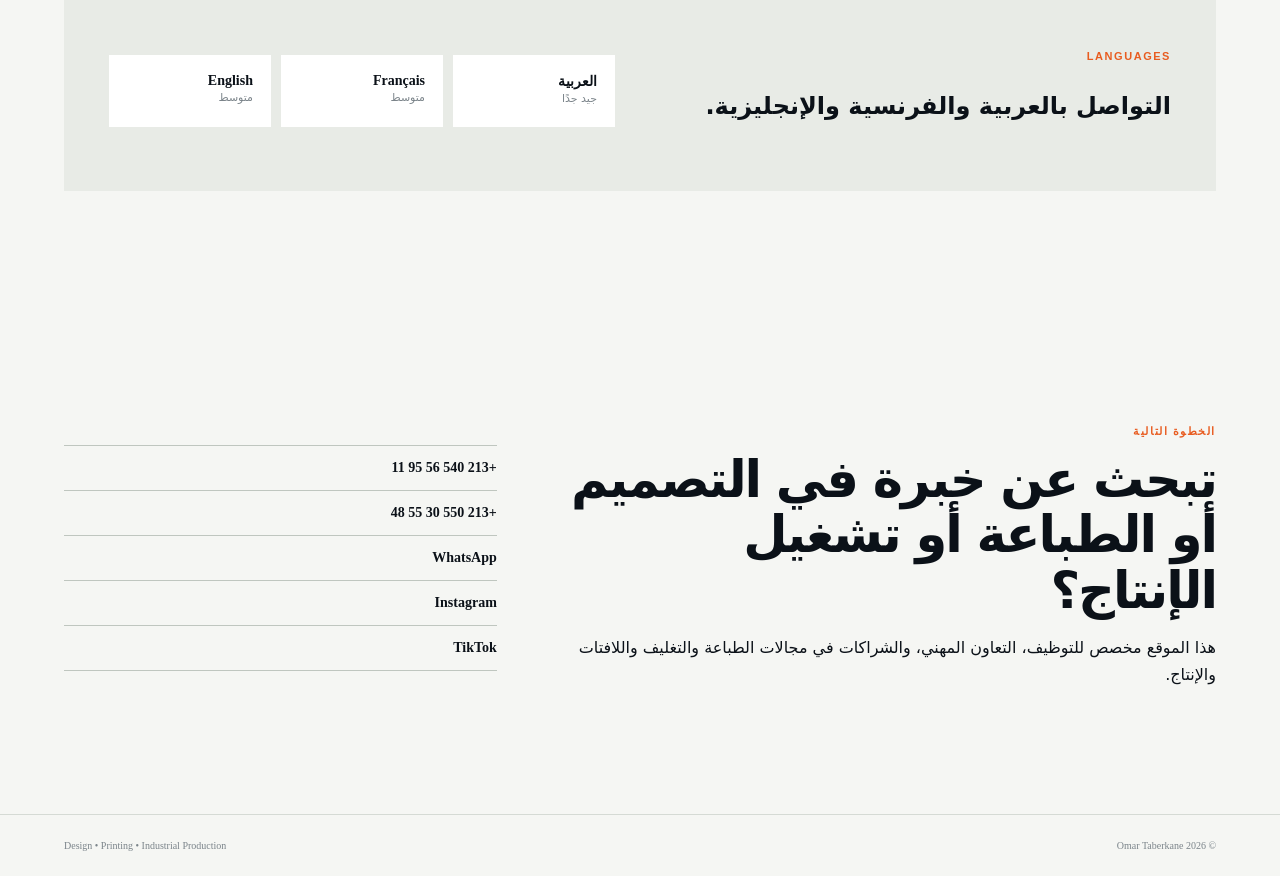
==== commit fab192e2: "Add files via upload" ====
--- a/index.html
+++ b/index.html
@@ -1,16 +1,181 @@
-<!doctype html><html lang="ar" dir="rtl"><head><meta charset="utf-8"><meta name="viewport" content="width=device-width,initial-scale=1"><meta name="description" content="Omar Taberkane — Graphic Design, Printing, Signage and Industrial Machine Operation"><title>Omar Taberkane | Portfolio</title><link rel="stylesheet" href="styles.css"></head><body>
-<header><a class="brand" href="#top"><b>OT</b><span>OMAR TABERKANE<small>DESIGN • PRINTING • PRODUCTION</small></span></a><nav><a href="#profile">الملف</a><a href="#experience">الخبرة</a><a href="#work">الأعمال</a><a href="#machines">الآلات</a><a href="#contact">التواصل</a></nav></header>
-<main id="top"><section class="hero"><div><label>GRAPHIC DESIGN • PRINTING • INDUSTRIAL PRODUCTION</label><h1>من التصميم<br><i>إلى الإنتاج.</i></h1><p>خبرة مهنية منذ 2009 تجمع بين التصميم الجرافيكي، اللافتات والإشارات، الطباعة والتشطيب، وتشغيل الآلات الصناعية.</p><a class="btn" href="#work">استعرض الأعمال</a> <a class="btn alt" href="#contact">فرصة عمل / شراكة</a><div class="stats"><b>2009<small>بداية المسار</small></b><b>15+<small>سنة خبرة</small></b><b>2023<small>الطباعة والتشطيب</small></b></div></div><img class="heroimg" src="assets/images/signage-01.jpg" alt="لافتة طرق"></section>
-<section id="profile" class="section white"><div><label>01 — PROFILE</label><h2>خبرة عملية متعددة المجالات.</h2></div><div><p class="big">أعمل في نقطة تجمع بين <strong>التصميم والتنفيذ</strong>: إعداد الملفات، فهم متطلبات الطباعة، تشغيل الآلات، التشطيب ومتابعة الإنتاج.</p><div class="chips"><span>Photoshop</span><span>Illustrator</span><span>Relco Draw</span><span>Aristomat</span><span>Vernisseuse UV</span><span>HAROUF</span></div></div></section>
-<section id="experience" class="section dark"><label>02 — EXPERIENCE</label><h2>المسار المهني</h2><div class="timeline">
-<article><b>2009 — 2021</b><div><h3>مصمم جرافيك — اللافتات وإشارات الطرق والبيئة</h3><p>تصميم اللافتات، الإشارات الطرقية والبيئية، الإشهار وتجهيز ملفات التنفيذ.</p></div></article>
-<article><b>09 / 2021</b><div><h3>تصميم شعار ديوان الترقية والتسيير العقاري OPGI بومرداس</h3><p>تصميم الشعار والهوية البصرية.</p></div></article>
-<article><b>2021 — 2022</b><div><h3>مصمم جرافيك — قورصو سيرام</h3><p>تصميم وعرض منتجات السيراميك.</p></div></article>
-<article><b>2022 — 2023</b><div><h3>قائد خط إنتاج — لابال للعجائن</h3><p>قيادة ومتابعة خط إنتاج العجائن.</p></div></article>
-<article><b>2023 — اليوم</b><div><h3>مشغل آلات — الهلال للطباعة والتجارة</h3><p>تشغيل Vernisseuse UV الألمانية وآلة HAROUF للتجليد والتغليف والتشطيب.</p></div></article></div></section>
-<section id="work" class="section"><label>03 — SELECTED WORK</label><h2>أعمال حقيقية من مساري.</h2><div class="gallery">
-<button data-i="assets/images/signage-01.jpg"><img src="assets/images/signage-01.jpg" alt="لافتة طرق"></button><button data-i="assets/images/signage-02.jpg"><img src="assets/images/signage-02.jpg" alt="لافتة"></button><button data-i="assets/images/environment-01.jpg"><img src="assets/images/environment-01.jpg" alt="إشارة بيئية"></button><button data-i="assets/images/opgi-logo.jpg"><img src="assets/images/opgi-logo.jpg" alt="شعار OPGI"></button><button data-i="assets/images/printing-work.jpg"><img src="assets/images/printing-work.jpg" alt="طباعة"></button><button data-i="assets/images/machine-work.jpg"><img src="assets/images/machine-work.jpg" alt="آلة"></button><button data-i="assets/images/ceramic-01.jpg"><img src="assets/images/ceramic-01.jpg" alt="سيراميك"></button><button data-i="assets/images/ceramic-02.jpg"><img src="assets/images/ceramic-02.jpg" alt="سيراميك"></button><button data-i="assets/images/ceramic-03.jpg"><img src="assets/images/ceramic-03.jpg" alt="سيراميك"></button><button data-i="assets/images/ceramic-04.jpg"><img src="assets/images/ceramic-04.jpg" alt="سيراميك"></button><button data-i="assets/images/ceramic-05.jpg"><img src="assets/images/ceramic-05.jpg" alt="سيراميك"></button></div></section>
-<section id="machines" class="section machines"><label>04 — MACHINES</label><h2>الخبرة التقنية</h2><div class="machinegrid"><article><b>ARISTOMAT</b><small>Relco Draw</small><p>آلة ألمانية للكتابة والقص والقطع.</p></article><article><b>VERNISSEUSE UV</b><small>ALLEMAGNE</small><p>تشغيل آلة الورنيش UV ومتابعة التشطيب.</p></article><article><b>HAROUF</b><small>ALLEMAGNE</small><p>التجليد والتغليف وتشطيب أغلفة الكراسات والدفاتر.</p></article><article><b>ADOBE / APPLE</b><small>DESIGN</small><p>Photoshop • Illustrator والعمل على حاسوب Apple.</p></article></div></section>
-<section class="section white"><label>05 — MACHINE VIDEOS</label><h2>شاهد العمل على الآلة.</h2><div class="videos"><a href="https://www.youtube.com/@OmarTa-q1l" target="_blank"><img src="assets/images/vernisseuse-uv-thumbnail.jpg" alt="Vernisseuse UV"><b>▶ Vernisseuse UV</b><small>تشغيل آلة الورنيش الألمانية</small></a><a href="https://www.youtube.com/@OmarTa-q1l" target="_blank"><img src="assets/images/harouf-thumbnail.jpg" alt="HAROUF"><b>▶ HAROUF</b><small>التجليد والتشطيب</small></a></div></section>
-<section class="section"><label>06 — QUALIFICATIONS</label><h2>الشهادات والمؤهلات</h2><div class="quals"><div><h3>فنون الطباعة والتبوغرافيا</h3><p>شهادة في مجال الطباعة والتبوغرافيا.</p></div><div><h3>الحدادة الفنية</h3><p>شهادة في الحدادة الفنية.</p></div><div><h3>الثالثة ثانوي — علوم طبيعية</h3><p>مستوى دراسي ثانوي.</p></div><img src="assets/images/work-certificate.jpg" alt="شهادة عمل"></div></section>
-<section id="contact" class="contact"><div><label>07 — OPPORTUNITY</label><h2>مفتوح لفرصة مهنية أفضل أو شراكة عملية.</h2><p>الطباعة والتغليف • الإشارات والبيئة والإشهار • تشغيل الآلات الصناعية • التصميم الجرافيكي</p></div><aside><strong>تواصل معي</strong><a href="tel:+213540569511">0540 56 95 11</a><a href="tel:+213550305548">0550 30 55 48</a><a href="https://www.youtube.com/@OmarTa-q1l" target="_blank">YouTube — Omar Ta</a></aside></section></main><footer>© 2026 Omar Taberkane — Portfolio</footer><div id="lb"><button>×</button><img></div><script>document.querySelectorAll('.gallery button').forEach(x=>x.onclick=()=>{lb.classList.add('on');lb.querySelector('img').src=x.dataset.i});lb.querySelector('button').onclick=()=>lb.classList.remove('on');lb.onclick=e=>{if(e.target===lb)lb.classList.remove('on')}</script></body></html>+<!doctype html>
+<html lang="ar" dir="rtl">
+<head>
+  <meta charset="utf-8">
+  <meta name="viewport" content="width=device-width, initial-scale=1">
+  <meta name="theme-color" content="#0b1118">
+  <meta name="description" content="Omar Taberkane — Graphic Design, Printing, Industrial Production and Machine Operation. Professional portfolio since 2009.">
+  <title>Omar Taberkane — Design • Printing • Industrial Production</title>
+  <link rel="preconnect" href="https://fonts.googleapis.com">
+  <link rel="preconnect" href="https://fonts.gstatic.com" crossorigin>
+  <link href="https://fonts.googleapis.com/css2?family=Cairo:wght@400;600;700;800&family=Inter:wght@400;500;600;700;800&display=swap" rel="stylesheet">
+  <link rel="stylesheet" href="styles.css">
+</head>
+<body>
+  <div class="noise"></div>
+  <header class="site-header">
+    <a class="brand" href="#top" aria-label="Omar Taberkane home">
+      <span class="brand-mark">OT</span>
+      <span>OMAR TABERKANE</span>
+    </a>
+    <nav class="nav" aria-label="Main navigation">
+      <a href="#experience" data-i18n="navExperience">الخبرة</a>
+      <a href="#skills" data-i18n="navSkills">المهارات</a>
+      <a href="#work" data-i18n="navWork">الأعمال</a>
+      <a href="#credentials" data-i18n="navCredentials">المؤهلات</a>
+      <a href="#contact" data-i18n="navContact">تواصل</a>
+    </nav>
+    <div class="header-actions">
+      <button class="lang-btn" id="langBtn" type="button" aria-label="Change language">FR</button>
+      <a class="mini-cta" href="#contact" data-i18n="cta">فرصة / شراكة</a>
+    </div>
+  </header>
+
+  <main id="top">
+    <section class="hero section">
+      <div class="hero-copy">
+        <p class="eyebrow" data-i18n="eyebrow">خبرة عملية منذ 2009 • الجزائر</p>
+        <h1 data-i18n="heroTitle">تصميم. طباعة. إنتاج صناعي.</h1>
+        <p class="hero-lead" data-i18n="heroLead">
+          عمر تابركان — مصمم جرافيك ومشغل آلات طباعة وتشطيب، بخبرة تمتد من إعداد العمل للتنفيذ إلى الإنتاج الصناعي ومراقبة الجودة.
+        </p>
+        <div class="hero-actions">
+          <a class="button primary" href="#work" data-i18n="viewWork">شاهد الأعمال</a>
+          <a class="button ghost" href="#experience" data-i18n="viewExperience">الخبرة المهنية</a>
+        </div>
+        <div class="hero-proof">
+          <div><strong>2009</strong><span data-i18n="since">بداية المسار المهني</span></div>
+          <div><strong>15+</strong><span data-i18n="years">سنة خبرة تقريبًا</span></div>
+          <div><strong>3</strong><span data-i18n="pillars">تصميم • طباعة • إنتاج</span></div>
+        </div>
+      </div>
+      <div class="hero-visual">
+        <div class="machine-card">
+          <div class="machine-top"><span>INDUSTRIAL</span><span>PRINT / FINISH</span></div>
+          <div class="machine-lines"></div>
+          <div class="machine-center">OT</div>
+          <div class="machine-bottom"><span>DESIGN</span><span>PRODUCTION</span></div>
+        </div>
+      </div>
+    </section>
+
+    <section class="trust-strip">
+      <span>Graphic Arts</span><i></i><span>Printing</span><i></i><span>UV Finishing</span><i></i><span>Industrial Production</span><i></i><span>Signage</span>
+    </section>
+
+    <section class="section intro-grid">
+      <div>
+        <p class="section-kicker" data-i18n="profileKicker">الملف المهني</p>
+        <h2 data-i18n="profileTitle">ميزة الخبرة هنا هي الجمع بين التصميم والتنفيذ.</h2>
+      </div>
+      <div class="intro-text">
+        <p data-i18n="profileText">لا أقدم نفسي كمصمم فقط. خبرتي العملية تشمل تصميم الأعمال، فهم متطلبات الطباعة، تشغيل آلات التشطيب، متابعة الإنتاج، ومراقبة جودة المنتج النهائي.</p>
+        <div class="chips">
+          <span>Photoshop</span><span>Illustrator</span><span>CorelDRAW</span><span>Vernisseuse UV</span><span>HAROUF</span><span>Aristomat</span>
+        </div>
+      </div>
+    </section>
+
+    <section id="experience" class="section">
+      <div class="section-head">
+        <div><p class="section-kicker" data-i18n="experienceKicker">المسار المهني</p><h2 data-i18n="experienceTitle">خبرة متدرجة من التصميم إلى الصناعة.</h2></div>
+      </div>
+      <div class="timeline">
+        <article class="timeline-item featured"><span class="year">2009 — 2021</span><div><h3 data-i18n="job1Title">مصمم جرافيك — اللافتات وإشارات الطرق والبيئة</h3><p data-i18n="job1Text">تصميم وتنفيذ أعمال اللافتات والإشارات والمواد البصرية، مع خبرة عملية في تجهيز الأعمال للإنتاج.</p></div></article>
+        <article class="timeline-item"><span class="year">09 / 2021</span><div><h3 data-i18n="job2Title">تصميم شعار OPGI — بومرداس</h3><p data-i18n="job2Text">مشروع هوية بصرية موثق ضمن الأعمال المختارة.</p></div></article>
+        <article class="timeline-item"><span class="year">2021 — 2022</span><div><h3 data-i18n="job3Title">مصمم جرافيك — قورصو سيرام</h3><p data-i18n="job3Text">تصميم مواد بصرية مرتبطة بمنتجات السيراميك والعرض التجاري.</p></div></article>
+        <article class="timeline-item"><span class="year">2022 — 2023</span><div><h3 data-i18n="job4Title">قائد خط إنتاج — لابال للعجائن</h3><p data-i18n="job4Text">مسؤوليات مرتبطة بخط الإنتاج، المتابعة والتنظيم ومراقبة سير العمل.</p></div></article>
+        <article class="timeline-item featured"><span class="year">2023 — اليوم</span><div><h3 data-i18n="job5Title">مشغل آلات — شركة الهلال للطباعة والتجارة</h3><p data-i18n="job5Text">تشغيل آلات الطباعة والتشطيب، منها Vernisseuse UV الألمانية وآلة HAROUF الألمانية للتغليف والتجليد، مع متابعة الإنتاج والجودة.</p></div></article>
+      </div>
+    </section>
+
+    <section id="skills" class="section dark-section">
+      <div class="section-head">
+        <div><p class="section-kicker">CAPABILITIES</p><h2 data-i18n="skillsTitle">مهارات عملية قابلة للتطبيق.</h2></div>
+        <p class="muted" data-i18n="skillsLead">نرتب المهارات حسب ما يحتاجه صاحب مصنع أو مطبعة أو جهة توظيف.</p>
+      </div>
+      <div class="cap-grid">
+        <article class="cap-card"><span class="cap-no">01</span><h3 data-i18n="skill1Title">Graphic Design</h3><p>Adobe Photoshop<br>Adobe Illustrator<br>CorelDRAW</p></article>
+        <article class="cap-card"><span class="cap-no">02</span><h3 data-i18n="skill2Title">Printing & Prepress</h3><p data-i18n="skill2Text">فنون الطباعة والتبوغرافيا، تجهيز الملفات وفهم أنظمة الألوان ومتطلبات الإنتاج.</p></article>
+        <article class="cap-card"><span class="cap-no">03</span><h3 data-i18n="skill3Title">Machine Operation</h3><p>Vernisseuse UV — HAROUF<br>Aristomat</p></article>
+        <article class="cap-card"><span class="cap-no">04</span><h3 data-i18n="skill4Title">Production</h3><p data-i18n="skill4Text">متابعة خط الإنتاج، الإعدادات التشغيلية، مراقبة الجودة ومعالجة مشاكل التشغيل اليومية.</p></article>
+      </div>
+    </section>
+
+    <section id="work" class="section">
+      <div class="section-head">
+        <div><p class="section-kicker" data-i18n="workKicker">أعمال مختارة</p><h2 data-i18n="workTitle">دليل بصري على الخبرة.</h2></div>
+        <p class="muted" data-i18n="workLead">نختار الأعمال التي تثبت المهارة بدل عرض كل شيء.</p>
+      </div>
+      <div class="work-grid">
+        <button class="work-card wide" data-image="assets/images/road-sign-main.jpg"><img src="assets/images/road-sign-main.jpg" loading="lazy" alt="Large Algerian road direction sign project"><span><b>Road Signage</b><small>Wayfinding / signage</small></span></button>
+        <button class="work-card" data-image="assets/images/road-sign-ar-fr.jpg"><img src="assets/images/road-sign-ar-fr.jpg" loading="lazy" alt="Road sign project in Arabic and French"><span><b>Directional Sign</b><small>Arabic / French</small></span></button>
+        <button class="work-card" data-image="assets/images/environmental-signage.jpg"><img src="assets/images/environmental-signage.jpg" loading="lazy" alt="Housekeeping and waste signage design"><span><b>Environmental Signage</b><small>Safety / environment</small></span></button>
+        <button class="work-card" data-image="assets/images/opgi-logo.jpg"><img src="assets/images/opgi-logo.jpg" loading="lazy" alt="OPGI logo project"><span><b>OPGI Identity</b><small>Logo development</small></span></button>
+        <button class="work-card" data-image="assets/images/qualification-certificate.jpg"><img src="assets/images/qualification-certificate.jpg" loading="lazy" alt="Professional qualification certificate"><span><b>Professional Qualification</b><small>Graphic arts & industries</small></span></button>
+        <button class="work-card" data-image="assets/images/industrial-print-pallet.jpg"><img src="assets/images/industrial-print-pallet.jpg" loading="lazy" alt="Industrial print production pallet"><span><b>Industrial Production</b><small>Printed sheets / pallet</small></span></button>
+        <button class="work-card" data-image="assets/images/machine-printing.jpg"><img src="assets/images/machine-printing.jpg" loading="lazy" alt="Printing machine in production"><span><b>Machine Operation</b><small>Printing / finishing</small></span></button>
+      </div>
+      <div class="work-grid secondary-work-grid">
+        <button class="work-card" data-image="assets/images/ceramic-project-01.jpg"><img src="assets/images/ceramic-project-01.jpg" loading="lazy" alt="Ceramic design project"><span><b>Ceramic Design</b><small>Qorso Ceram</small></span></button>
+        <button class="work-card" data-image="assets/images/ceramic-project-02.jpg"><img src="assets/images/ceramic-project-02.jpg" loading="lazy" alt="Ceramic product presentation"><span><b>Ceramic Project</b><small>Product presentation</small></span></button>
+        <button class="work-card" data-image="assets/images/ceramic-project-03.jpg"><img src="assets/images/ceramic-project-03.jpg" loading="lazy" alt="Ceramic project"><span><b>Ceramic Project</b><small>Graphic design</small></span></button>
+        <button class="work-card" data-image="assets/images/ceramic-project-04.jpg"><img src="assets/images/ceramic-project-04.jpg" loading="lazy" alt="Ceramic project"><span><b>Ceramic Project</b><small>Visual communication</small></span></button>
+        <button class="work-card" data-image="assets/images/ceramic-project-05.jpg"><img src="assets/images/ceramic-project-05.jpg" loading="lazy" alt="Ceramic project"><span><b>Ceramic Project</b><small>Portfolio sample</small></span></button>
+      </div>
+    </section>
+
+    <section class="section video-section">
+      <div class="section-head">
+        <div><p class="section-kicker">WORK IN MOTION</p><h2 data-i18n="videoTitle">الخبرة تُرى أثناء التشغيل.</h2></div>
+        <p class="muted" data-i18n="videoLead">فيديوهات قصيرة من بيئة الإنتاج. سيتم لاحقًا ربط كل مقطع بالآلة والعملية المناسبة.</p>
+      </div>
+      <div class="video-grid">
+        <video controls preload="metadata" poster="assets/images/machine-printing.jpg"><source src="assets/videos/uv-varnish.mp4" type="video/mp4"></video>
+        <video controls preload="metadata"><source src="assets/videos/printing-production.mp4" type="video/mp4"></video>
+        <video controls preload="metadata"><source src="assets/videos/binding-finishing.mp4" type="video/mp4"></video>
+        <video controls preload="metadata"><source src="assets/videos/machine-operation-extra.mp4" type="video/mp4"></video>
+      </div>
+    </section>
+
+    <section id="credentials" class="section credentials">
+      <div class="section-head">
+        <div><p class="section-kicker" data-i18n="credKicker">المؤهلات والوثائق</p><h2 data-i18n="credTitle">خبرة مدعومة بوثائق.</h2></div>
+      </div>
+      <div class="credential-grid">
+        <article class="credential-card"><div class="credential-icon">01</div><h3 data-i18n="cred1Title">Certificat de Qualification Professionnelle</h3><p data-i18n="cred1Text">مصادقة على الكفاءات المكتسبة بالخبرة في الفنون والصناعات الغرافيكية — 2021.</p><button class="text-btn" data-image="assets/images/qualification-certificate.jpg" data-i18n="viewDoc">عرض الوثيقة</button></article>
+        <article class="credential-card"><div class="credential-icon">02</div><h3 data-i18n="cred2Title">Certificat de Travail</h3><p data-i18n="cred2Text">SPA Matahin Labelle — وظيفة Opérateur من 08/08/2023 إلى 24/12/2023.</p><button class="text-btn" data-image="assets/images/work-certificate.jpg" data-i18n="viewDoc">عرض الوثيقة</button></article>
+        <article class="credential-card"><div class="credential-icon">03</div><h3 data-i18n="cred3Title">التكوين والشهادات</h3><p data-i18n="cred3Text">الثالثة ثانوي علوم طبيعية، شهادة في فنون الطباعة والتبوغرافيا، وشهادة في الحدادة الفنية.</p></article>
+      </div>
+      <p class="privacy-note" data-i18n="privacy">ملاحظة: عند النشر النهائي سنخفي أرقام التسجيل وتاريخ الميلاد وأي بيانات شخصية غير ضرورية من صور الوثائق.</p>
+    </section>
+
+    <section class="section language-section">
+      <div class="language-card">
+        <div><p class="section-kicker">LANGUAGES</p><h2 data-i18n="langTitle">التواصل بالعربية والفرنسية والإنجليزية.</h2></div>
+        <div class="lang-list"><span><b>العربية</b><small data-i18n="good">جيد جدًا</small></span><span><b>Français</b><small data-i18n="medium">متوسط</small></span><span><b>English</b><small data-i18n="medium">متوسط</small></span></div>
+      </div>
+    </section>
+
+    <section id="contact" class="section contact-section">
+      <div class="contact-copy"><p class="section-kicker" data-i18n="contactKicker">الخطوة التالية</p><h2 data-i18n="contactTitle">تبحث عن خبرة في التصميم أو الطباعة أو تشغيل الإنتاج؟</h2><p data-i18n="contactText">هذا الموقع مخصص للتوظيف، التعاون المهني، والشراكات في مجالات الطباعة والتغليف واللافتات والإنتاج.</p></div>
+      <div class="contact-box">
+        <a href="tel:+213540569511">+213 540 56 95 11</a>
+        <a href="tel:+213550305548">+213 550 30 55 48</a>
+        <a href="https://wa.me/213540569511" target="_blank" rel="noopener">WhatsApp</a>
+        <a href="https://instagram.com/" target="_blank" rel="noopener">Instagram</a>
+        <a href="https://tiktok.com/" target="_blank" rel="noopener">TikTok</a>
+      </div>
+    </section>
+  </main>
+
+  <footer class="footer"><span>© 2026 Omar Taberkane</span><span data-i18n="footer">Design • Printing • Industrial Production</span></footer>
+
+  <dialog id="lightbox" class="lightbox">
+    <button class="close" id="closeLightbox" aria-label="Close">×</button>
+    <img id="lightboxImg" alt="">
+  </dialog>
+
+  <script src="script.js"></script>
+</body>
+</html>
--- a/styles.css
+++ b/styles.css
@@ -1 +1,6 @@
-*{box-sizing:border-box}html{scroll-behavior:smooth}body{margin:0;background:#f3f1ec;color:#171819;font-family:Arial,Tahoma,sans-serif;line-height:1.65}a{text-decoration:none;color:inherit}header{height:76px;background:#fff;border-bottom:1px solid #ddd8cf;display:flex;align-items:center;justify-content:space-between;padding:0 5vw;position:sticky;top:0;z-index:9}.brand{display:flex;gap:10px;align-items:center;direction:ltr}.brand>b{background:#171819;color:#fff;width:42px;height:42px;display:grid;place-items:center}.brand span{font-size:13px;font-weight:800;letter-spacing:1px}.brand small{display:block;font-size:8px;color:#777;letter-spacing:1px}.brand{font-size:13px}.brand small{font-weight:normal}.header nav{display:flex;gap:25px}header nav a{font-size:13px;font-weight:700}label{color:#c45b25;font-size:11px;font-weight:900;letter-spacing:1.5px}.hero{max-width:1200px;margin:auto;padding:75px 5vw;display:grid;grid-template-columns:1fr .8fr;gap:60px;align-items:center}.hero h1{font-size:clamp(50px,6vw,80px);line-height:1.02;letter-spacing:-3px;margin:15px 0}.hero i{color:#c45b25;font-style:normal}.hero p{font-size:19px;color:#555;max-width:650px}.heroimg{width:100%;height:540px;object-fit:cover}.btn{display:inline-block;padding:12px 20px;background:#171819;color:#fff;margin:15px 8px 0 0;font-weight:800}.btn.alt{background:#fff;color:#171819;border:1px solid #ccc}.stats{display:flex;gap:40px;margin-top:35px}.stats b{font-size:24px}.stats small{display:block;color:#777;font-size:10px;font-weight:normal}.section{max-width:1200px;margin:auto;padding:80px 5vw}.white{max-width:none;background:#fff;padding-left:max(5vw,calc((100% - 1100px)/2));padding-right:max(5vw,calc((100% - 1100px)/2))}.section h2{font-size:42px;line-height:1.15;margin:10px 0 28px}.white:first-of-type{display:grid;grid-template-columns:.7fr 1.3fr;gap:70px}.big{font-size:21px;color:#555}.chips{display:flex;flex-wrap:wrap;gap:7px}.chips span{padding:7px 11px;background:#f0eee8;border:1px solid #e1ddd5;font-size:12px}.dark{max-width:none;background:#171819;color:#fff;padding-left:max(5vw,calc((100% - 1100px)/2));padding-right:max(5vw,calc((100% - 1100px)/2))}.timeline{border-top:1px solid #393b3d}.timeline article{display:grid;grid-template-columns:150px 1fr;gap:25px;padding:24px 0;border-bottom:1px solid #393b3d}.timeline article>b{color:#e17a40;font-size:13px}.timeline h3{margin:0;font-size:18px}.timeline p{margin:4px 0;color:#aaa}.gallery{display:grid;grid-template-columns:repeat(4,1fr);gap:10px}.gallery button{padding:0;border:0;background:#ddd;aspect-ratio:4/3;overflow:hidden;cursor:zoom-in}.gallery button:first-child{grid-column:span 2;grid-row:span 2}.gallery img{width:100%;height:100%;object-fit:cover;display:block;transition:.3s}.gallery button:hover img{transform:scale(1.04)}.machines{max-width:none;background:#e5e1d9}.machinegrid{display:grid;grid-template-columns:repeat(4,1fr);gap:1px;background:#c9c4ba}.machinegrid article{padding:28px;background:#e5e1d9;min-height:180px}.machinegrid b{font-size:21px;display:block}.machinegrid small{color:#c45b25;font-weight:800}.machinegrid p{color:#555}.videos{display:grid;grid-template-columns:1fr;gap:20px}.videos{display:block}.videos a{width:calc(50% - 10px);display:inline-block;vertical-align:top;background:#171819;color:#fff;margin:0 6px 12px 0;position:relative;overflow:hidden}.videos img{width:100%;height:300px;object-fit:cover;display:block;opacity:.8}.videos b,.videos small{display:block;padding:0 18px}.videos b{margin-top:-55px;position:relative;font-size:18px}.videos small{padding-bottom:20px;color:#ddd}.quals{display:grid;grid-template-columns:repeat(3,1fr);gap:12px}.quals>div,.quals>img{background:#fff;padding:25px}.quals img{grid-column:span 3;width:100%;max-height:500px;object-fit:contain}.contact{background:#c45b25;color:#fff;padding:70px max(5vw,calc((100% - 1100px)/2));display:grid;grid-template-columns:1.5fr .7fr;gap:60px}.contact h2{font-size:42px;line-height:1.15}.contact aside{background:#171819;padding:28px;display:grid;gap:8px;align-content:center}.contact aside a{color:#fff}footer{background:#171819;color:#aaa;text-align:center;padding:22px;font-size:11px}#lb{display:none;position:fixed;inset:0;background:#000e;z-index:30;place-items:center}#lb.on{display:grid}#lb img{max-width:94%;max-height:90%}#lb button{position:absolute;top:15px;left:20px;border:0;border-radius:50%;width:42px;height:42px;font-size:28px}@media(max-width:850px){header nav{display:none}.hero,.white:first-of-type,.contact{grid-template-columns:1fr}.hero{padding:50px 20px}.heroimg{height:370px}.section,.dark,.white{padding:60px 20px}.gallery{grid-template-columns:repeat(2,1fr)}.gallery button:first-child{grid-column:span 2;grid-row:auto}.machinegrid,.quals{grid-template-columns:1fr 1fr}.quals img{grid-column:span 2}.videos a{width:100%;margin:0 0 14px}.contact{padding:55px 20px}}@media(max-width:520px){.gallery{grid-template-columns:1fr}.gallery button:first-child{grid-column:auto}.machinegrid,.quals{grid-template-columns:1fr}.quals img{grid-column:auto}.hero h1{font-size:47px}.stats{gap:20px}}+*{box-sizing:border-box}html{scroll-behavior:smooth}body{margin:0;background:#f5f6f3;color:#0b1118;font-family:"Cairo",system-ui,sans-serif;line-height:1.7}.noise{position:fixed;inset:0;pointer-events:none;opacity:.035;background-image:url("data:image/svg+xml,%3Csvg viewBox='0 0 180 180' xmlns='http://www.w3.org/2000/svg'%3E%3Cfilter id='n'%3E%3CfeTurbulence type='fractalNoise' baseFrequency='.8' numOctaves='4' stitchTiles='stitch'/%3E%3C/filter%3E%3Crect width='100%25' height='100%25' filter='url(%23n)' opacity='.7'/%3E%3C/svg%3E");z-index:20}.site-header{position:sticky;top:0;z-index:15;display:flex;align-items:center;justify-content:space-between;gap:20px;padding:14px 5vw;background:rgba(245,246,243,.88);backdrop-filter:blur(18px);border-bottom:1px solid #dfe3dc}.brand{display:flex;align-items:center;gap:10px;text-decoration:none;color:inherit;font-weight:800;letter-spacing:.08em;font-family:Inter,sans-serif;font-size:14px}.brand-mark{display:grid;place-items:center;width:38px;height:38px;border:1px solid #0b1118;background:#0b1118;color:#f5f6f3;font-size:12px}.nav{display:flex;gap:24px}.nav a{color:#39424a;text-decoration:none;font-size:13px;font-weight:700}.nav a:hover{color:#e85c20}.header-actions{display:flex;align-items:center;gap:10px}.lang-btn,.mini-cta{border:1px solid #b9c0b8;background:transparent;padding:8px 12px;border-radius:999px;font:inherit;font-size:12px;font-weight:700}.mini-cta{background:#0b1118;color:#fff;text-decoration:none}.section{width:min(1180px,90vw);margin:0 auto;padding:110px 0}.hero{min-height:calc(100vh - 67px);display:grid;grid-template-columns:1.15fr .85fr;align-items:center;gap:70px;padding-top:80px}.eyebrow,.section-kicker{font-family:Inter,sans-serif;text-transform:uppercase;letter-spacing:.14em;font-size:11px;font-weight:800;color:#e85c20}.hero h1{font-size:clamp(48px,7vw,92px);line-height:1.02;letter-spacing:-.05em;margin:18px 0 26px;max-width:900px}.hero-lead{font-size:18px;max-width:680px;color:#4e5962}.hero-actions{display:flex;gap:12px;margin:30px 0}.button{display:inline-flex;padding:13px 20px;border-radius:999px;text-decoration:none;font-weight:800;font-size:13px}.button.primary{background:#e85c20;color:#fff}.button.ghost{border:1px solid #b9c0b8;color:#0b1118}.hero-proof{display:flex;gap:30px;margin-top:40px}.hero-proof div{display:flex;flex-direction:column}.hero-proof strong{font:800 25px Inter}.hero-proof span{font-size:11px;color:#667078}.hero-visual{display:flex;justify-content:center}.machine-card{width:min(440px,90%);aspect-ratio:1/1.05;background:#0b1118;color:#fff;position:relative;overflow:hidden;padding:24px;box-shadow:22px 22px 0 #e85c20}.machine-card:before{content:"";position:absolute;inset:13% 9%;border:1px solid #39444e}.machine-top,.machine-bottom{position:relative;z-index:2;display:flex;justify-content:space-between;font:700 9px Inter;letter-spacing:.13em;color:#aab3bb}.machine-center{position:absolute;inset:0;display:grid;place-items:center;font:800 130px Inter;color:#e85c20;letter-spacing:-.1em}.machine-lines{position:absolute;inset:0;background:repeating-linear-gradient(135deg,transparent 0 28px,rgba(255,255,255,.05) 29px 30px)}.machine-bottom{position:absolute;left:24px;right:24px;bottom:24px}.trust-strip{border-block:1px solid #d9ddd7;padding:17px 5vw;display:flex;justify-content:center;gap:18px;align-items:center;flex-wrap:wrap;font:700 10px Inter;letter-spacing:.12em;color:#667078;text-transform:uppercase}.trust-strip i{width:4px;height:4px;background:#e85c20;border-radius:50%}.intro-grid{display:grid;grid-template-columns:1fr 1fr;gap:80px}.intro-grid h2,.section-head h2,.contact-section h2{font-size:clamp(34px,4vw,58px);line-height:1.08;letter-spacing:-.04em;margin:10px 0}.intro-text{font-size:17px;color:#4e5962}.chips{display:flex;flex-wrap:wrap;gap:8px;margin-top:25px}.chips span{border:1px solid #cdd3cc;border-radius:999px;padding:6px 10px;font:600 10px Inter;color:#36404a}.section-head{display:flex;align-items:end;justify-content:space-between;gap:40px;margin-bottom:45px}.muted{color:#6d767e;max-width:450px;font-size:14px}.timeline{border-top:1px solid #cfd4ce}.timeline-item{display:grid;grid-template-columns:170px 1fr;gap:40px;padding:28px 0;border-bottom:1px solid #cfd4ce}.timeline-item .year{font:800 11px Inter;letter-spacing:.08em;color:#e85c20}.timeline-item h3{margin:0 0 5px;font-size:20px}.timeline-item p{margin:0;color:#667078;font-size:14px;max-width:800px}.timeline-item.featured{background:linear-gradient(90deg,rgba(232,92,32,.07),transparent);padding-inline:15px}.dark-section{width:100%;max-width:none;padding-inline:5vw;background:#0b1118;color:#fff}.dark-section .section-head,.dark-section .cap-grid{max-width:1180px;margin-inline:auto}.dark-section .section-kicker{color:#ff8b55}.dark-section .muted{color:#aab3bb}.cap-grid{display:grid;grid-template-columns:repeat(4,1fr);gap:1px;background:#39444e}.cap-card{background:#0b1118;padding:28px;min-height:260px}.cap-no{font:700 10px Inter;color:#e85c20}.cap-card h3{font-size:22px;margin:55px 0 15px}.cap-card p{color:#aab3bb;font-size:13px}.work-grid{display:grid;grid-template-columns:repeat(3,1fr);gap:12px}.work-card{position:relative;border:0;padding:0;background:#dfe3dc;overflow:hidden;cursor:pointer;min-height:280px;text-align:start}.work-card.wide{grid-column:span 2}.work-card img{width:100%;height:100%;min-height:280px;object-fit:cover;display:block;transition:transform .6s}.work-card:hover img{transform:scale(1.035)}.work-card:after{content:"";position:absolute;inset:0;background:linear-gradient(transparent 40%,rgba(0,0,0,.78))}.work-card span{position:absolute;z-index:2;bottom:18px;left:18px;color:#fff;display:flex;flex-direction:column;direction:ltr}.work-card b{font:800 17px Inter}.work-card small{font:11px Inter;color:#ddd}.video-section{padding-top:30px}.video-grid{display:grid;grid-template-columns:repeat(3,1fr);gap:12px}.video-grid video{width:100%;aspect-ratio:16/10;object-fit:cover;background:#0b1118}.credential-grid{display:grid;grid-template-columns:repeat(3,1fr);gap:14px}.credential-card{border:1px solid #d5dad4;padding:28px;background:#fff}.credential-icon{font:800 10px Inter;color:#e85c20}.credential-card h3{font-size:20px;line-height:1.3;margin:35px 0 12px}.credential-card p{font-size:13px;color:#667078}.text-btn{border:0;background:none;padding:0;color:#e85c20;font:800 12px Cairo;cursor:pointer}.privacy-note{font-size:11px;color:#7b848a;margin-top:18px}.language-card{background:#e8ebe6;padding:45px;display:grid;grid-template-columns:1fr 1fr;gap:50px;align-items:center}.lang-list{display:grid;grid-template-columns:repeat(3,1fr);gap:10px}.lang-list span{background:#fff;padding:18px;display:flex;flex-direction:column}.lang-list b{font:800 14px Inter}.lang-list small{font-size:11px;color:#7b848a}.contact-section{display:grid;grid-template-columns:1.2fr .8fr;gap:70px;align-items:center}.contact-box{border-top:1px solid #bfc6bf}.contact-box a{display:block;padding:14px 0;border-bottom:1px solid #bfc6bf;color:#0b1118;text-decoration:none;font:700 14px Inter}.contact-box a:hover{color:#e85c20}.footer{display:flex;justify-content:space-between;padding:25px 5vw;border-top:1px solid #d5dad4;color:#7b848a;font:10px Inter}.lightbox{border:0;padding:0;background:transparent;max-width:90vw;max-height:90vh}.lightbox::backdrop{background:rgba(4,8,12,.9);backdrop-filter:blur(5px)}.lightbox img{display:block;max-width:90vw;max-height:88vh;object-fit:contain}.close{position:fixed;top:18px;right:22px;border:1px solid #fff;background:#0b1118;color:#fff;width:40px;height:40px;border-radius:50%;font-size:24px;cursor:pointer}.rtl-only{direction:rtl}.ltr-only{direction:ltr}@media(max-width:900px){.nav{display:none}.hero,.intro-grid,.contact-section,.language-card{grid-template-columns:1fr}.hero{padding-top:50px;gap:45px}.hero h1{font-size:54px}.hero-visual{order:-1}.cap-grid{grid-template-columns:repeat(2,1fr)}.work-grid{grid-template-columns:repeat(2,1fr)}.work-card.wide{grid-column:span 2}.video-grid,.credential-grid{grid-template-columns:1fr}.section-head{align-items:start;flex-direction:column}.lang-list{grid-template-columns:1fr}.timeline-item{grid-template-columns:1fr;gap:5px}.hero-proof{gap:15px;flex-wrap:wrap}}@media(max-width:560px){.site-header{padding:10px 5vw}.mini-cta{display:none}.hero h1{font-size:45px}.hero-lead{font-size:16px}.section{padding:75px 0}.hero-proof strong{font-size:21px}.cap-grid,.work-grid{grid-template-columns:1fr}.work-card.wide{grid-column:auto}.machine-card{box-shadow:12px 12px 0 #e85c20}.footer{flex-direction:column;gap:7px}}
+
+/* Portfolio V2.1 additions */
+.secondary-work-grid { margin-top: 18px; }
+.work-card img { object-fit: cover; }
+.video-grid video { width: 100%; border-radius: 18px; background: #05080c; display: block; }
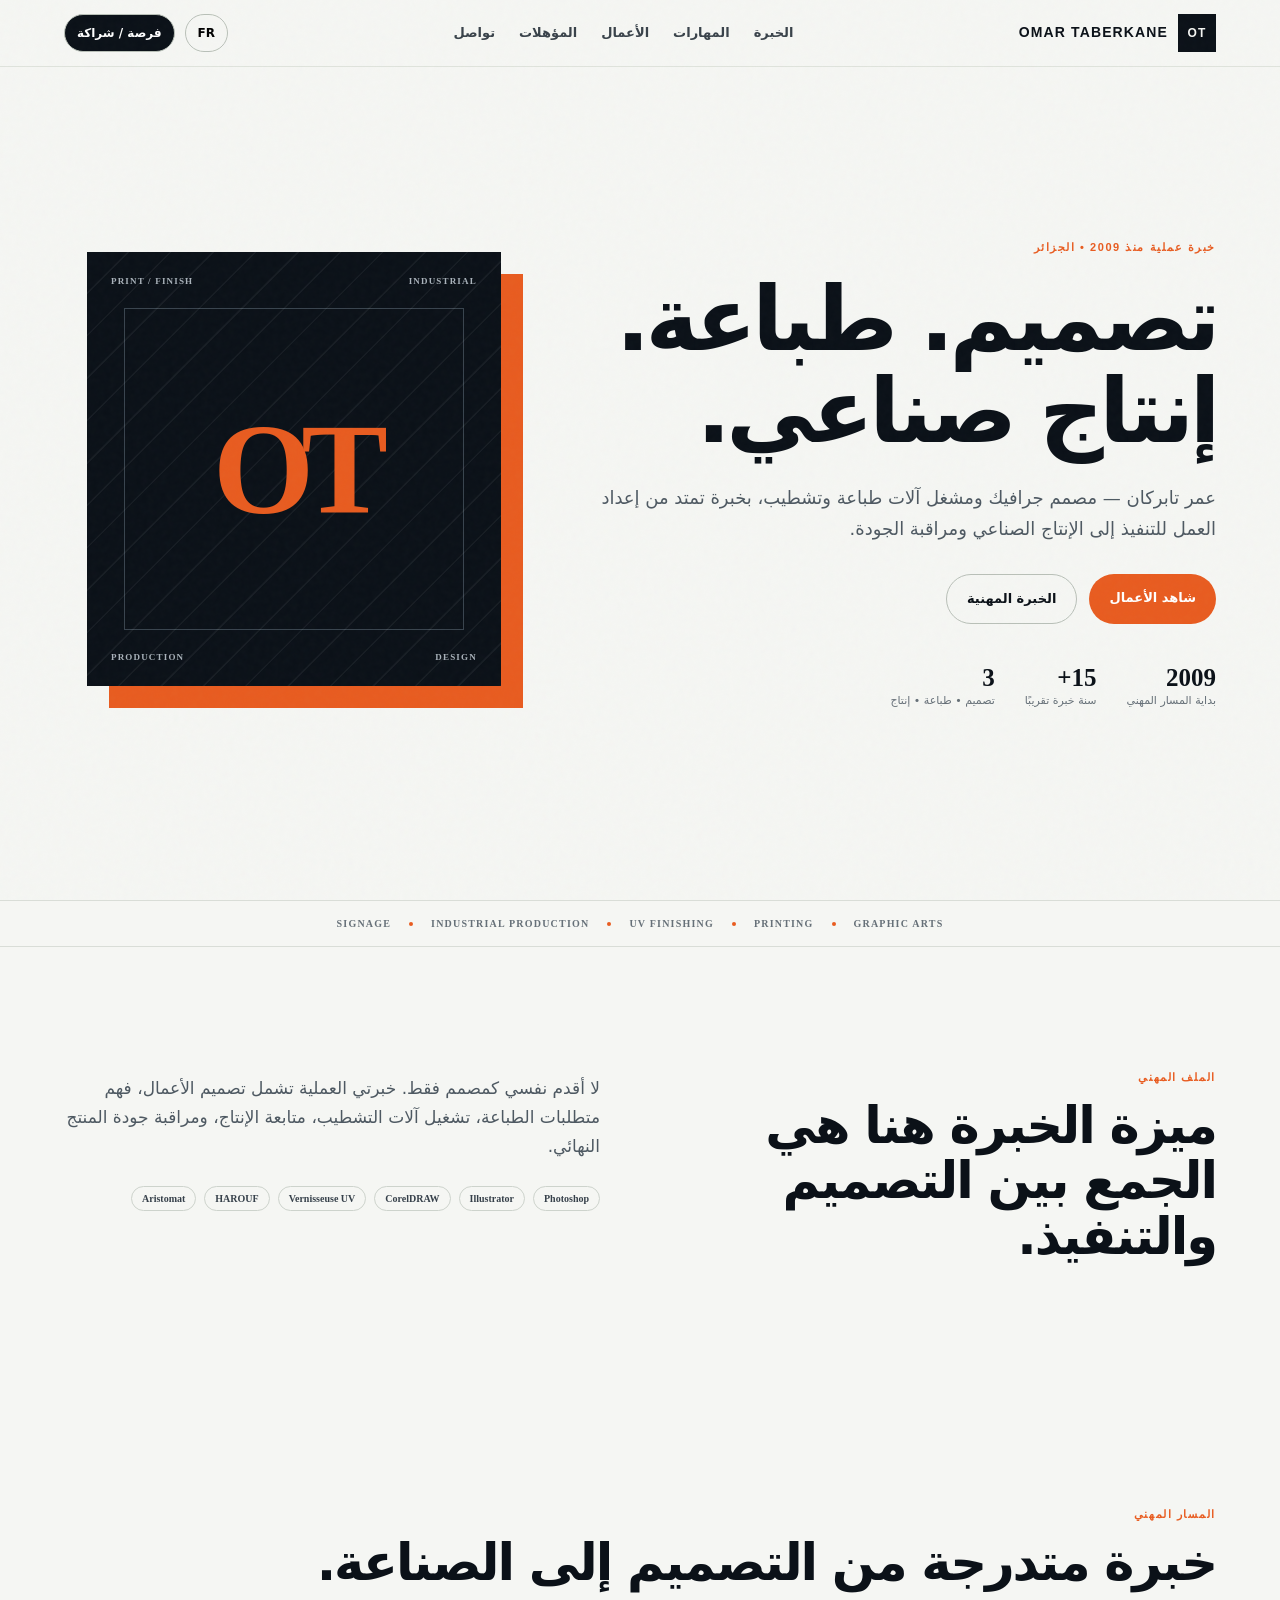
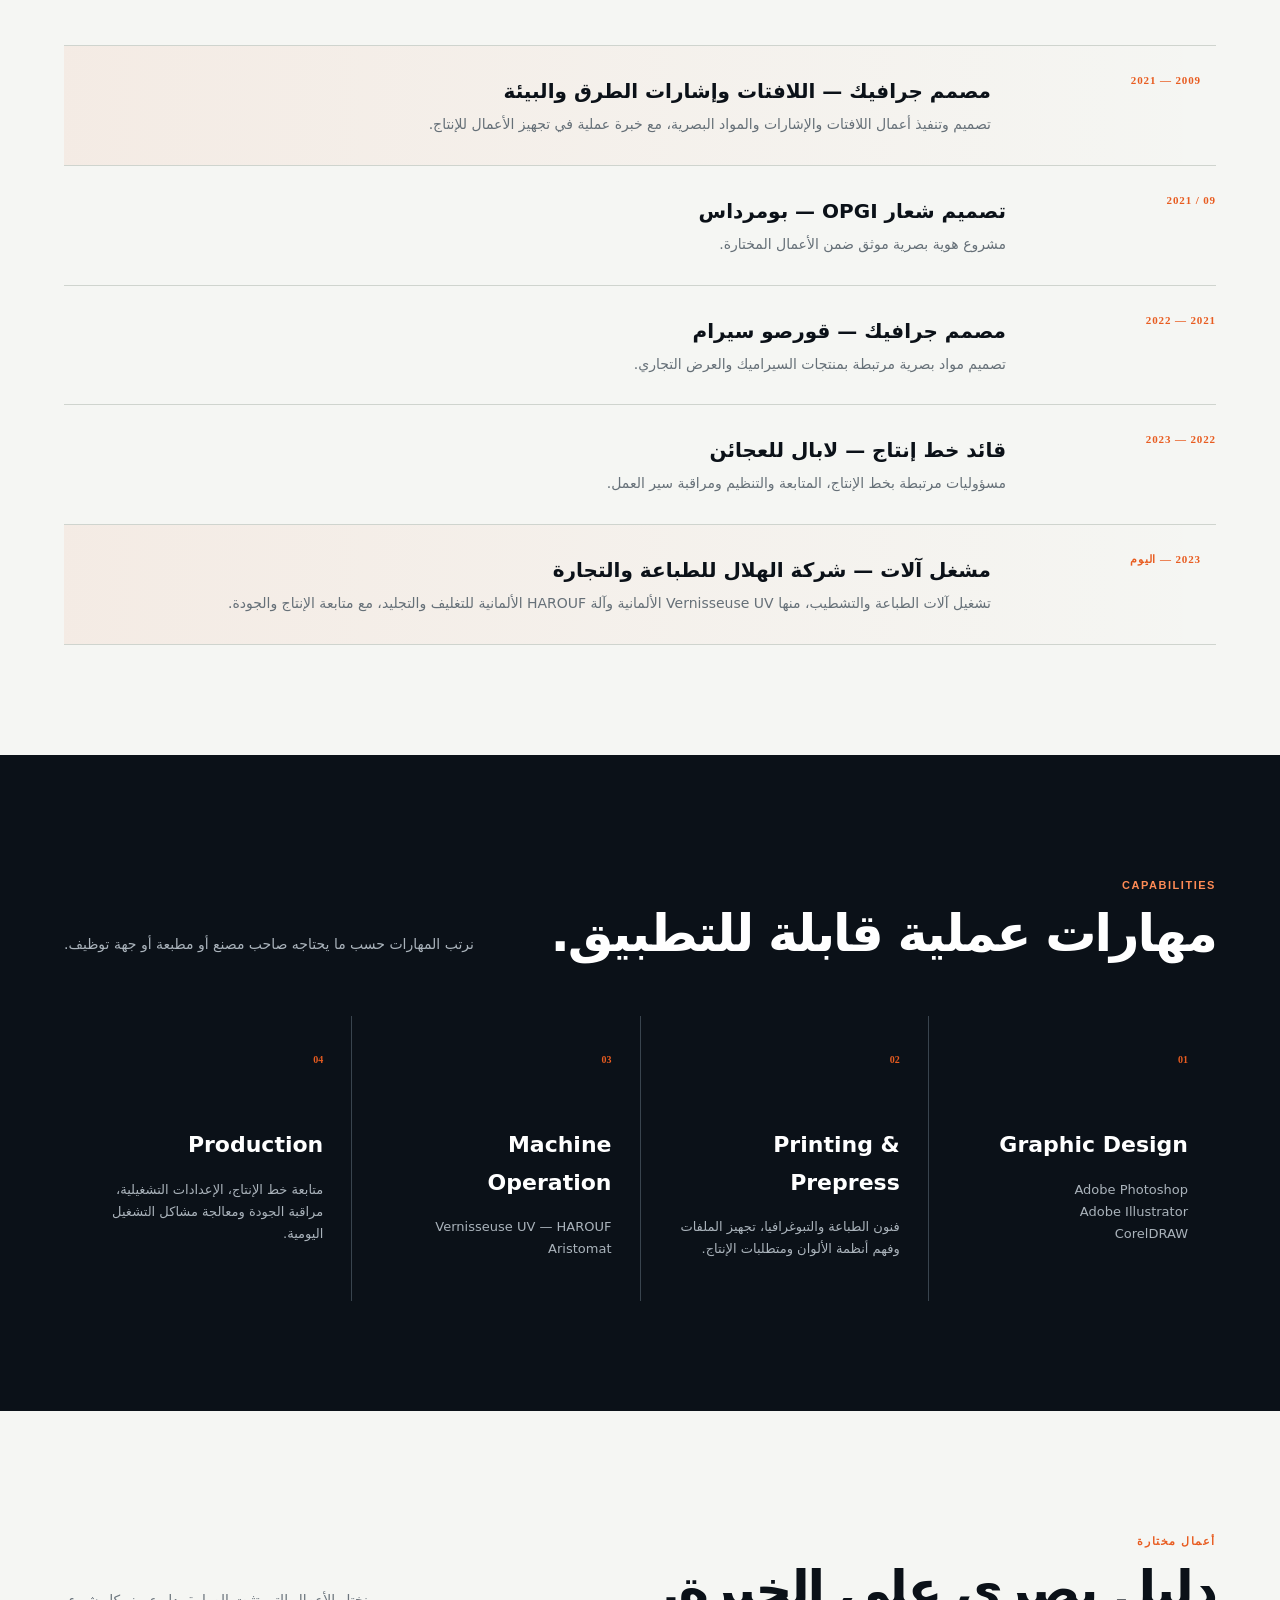
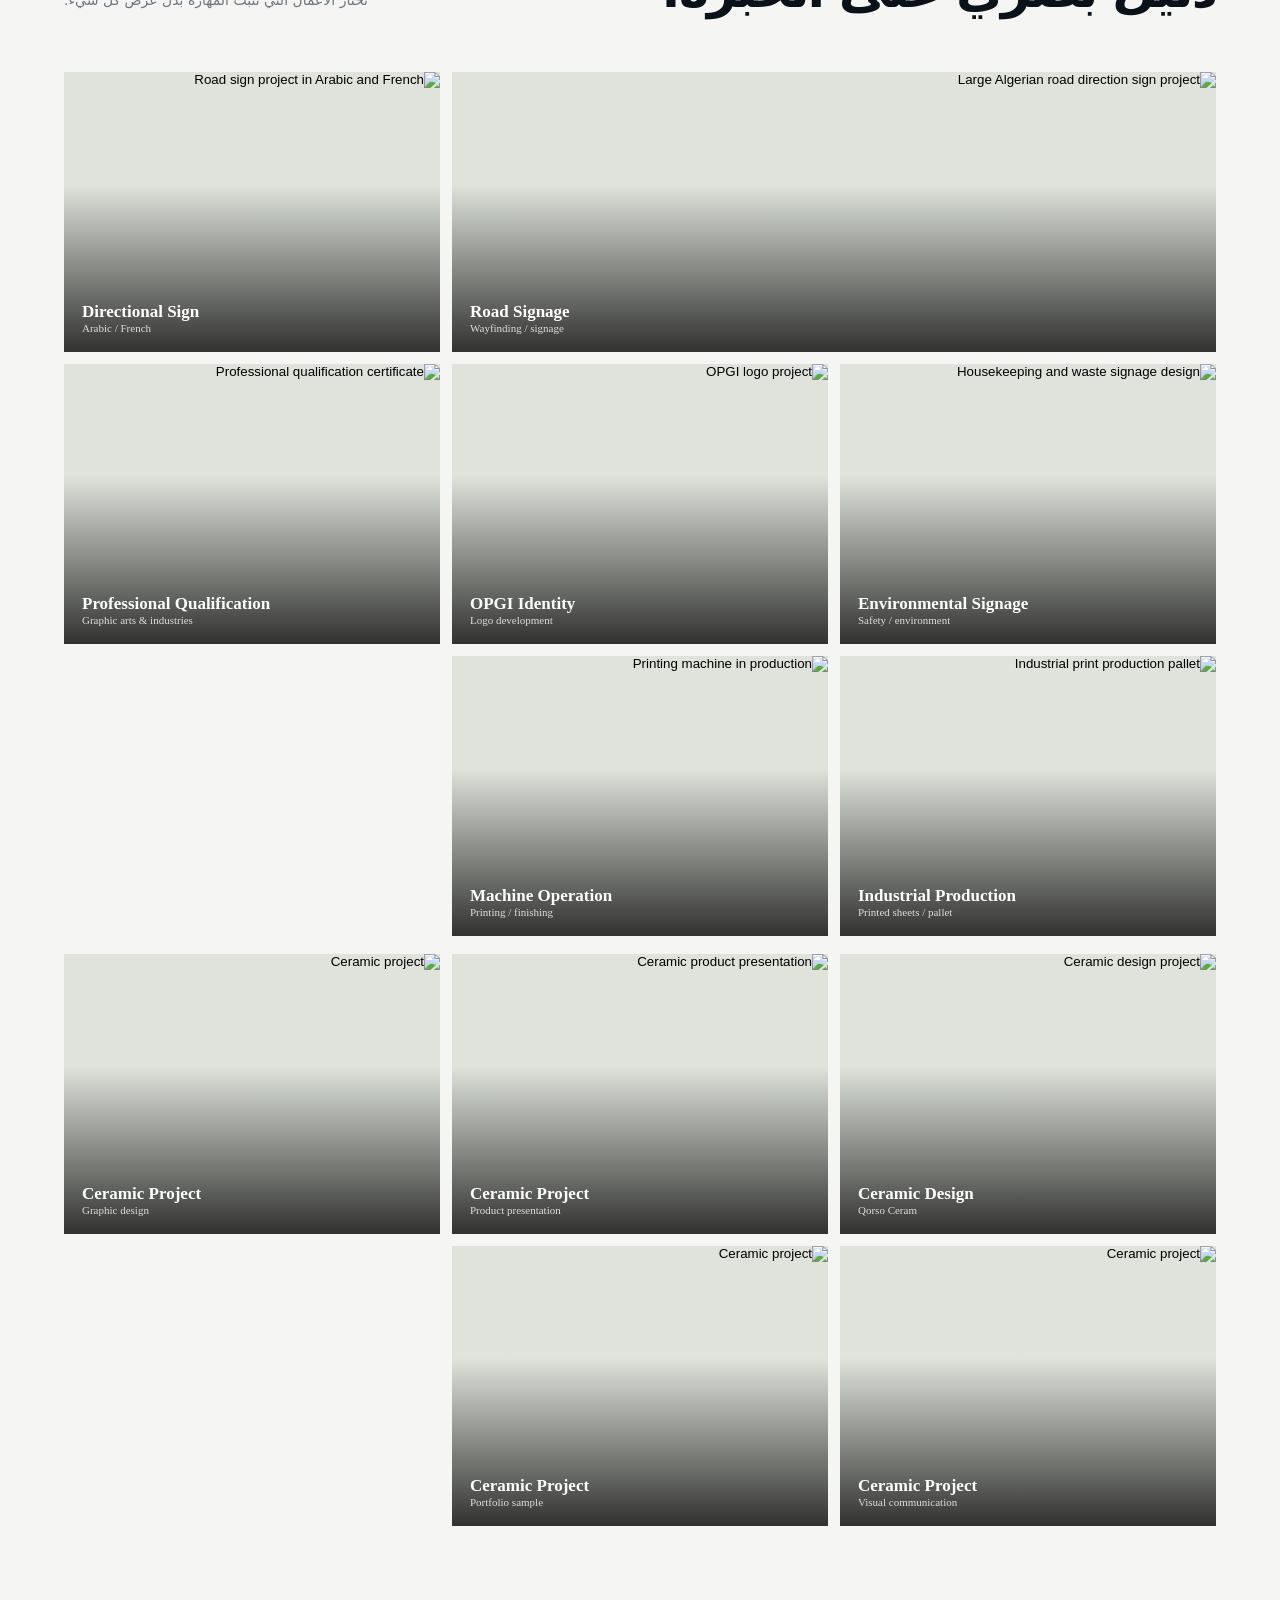
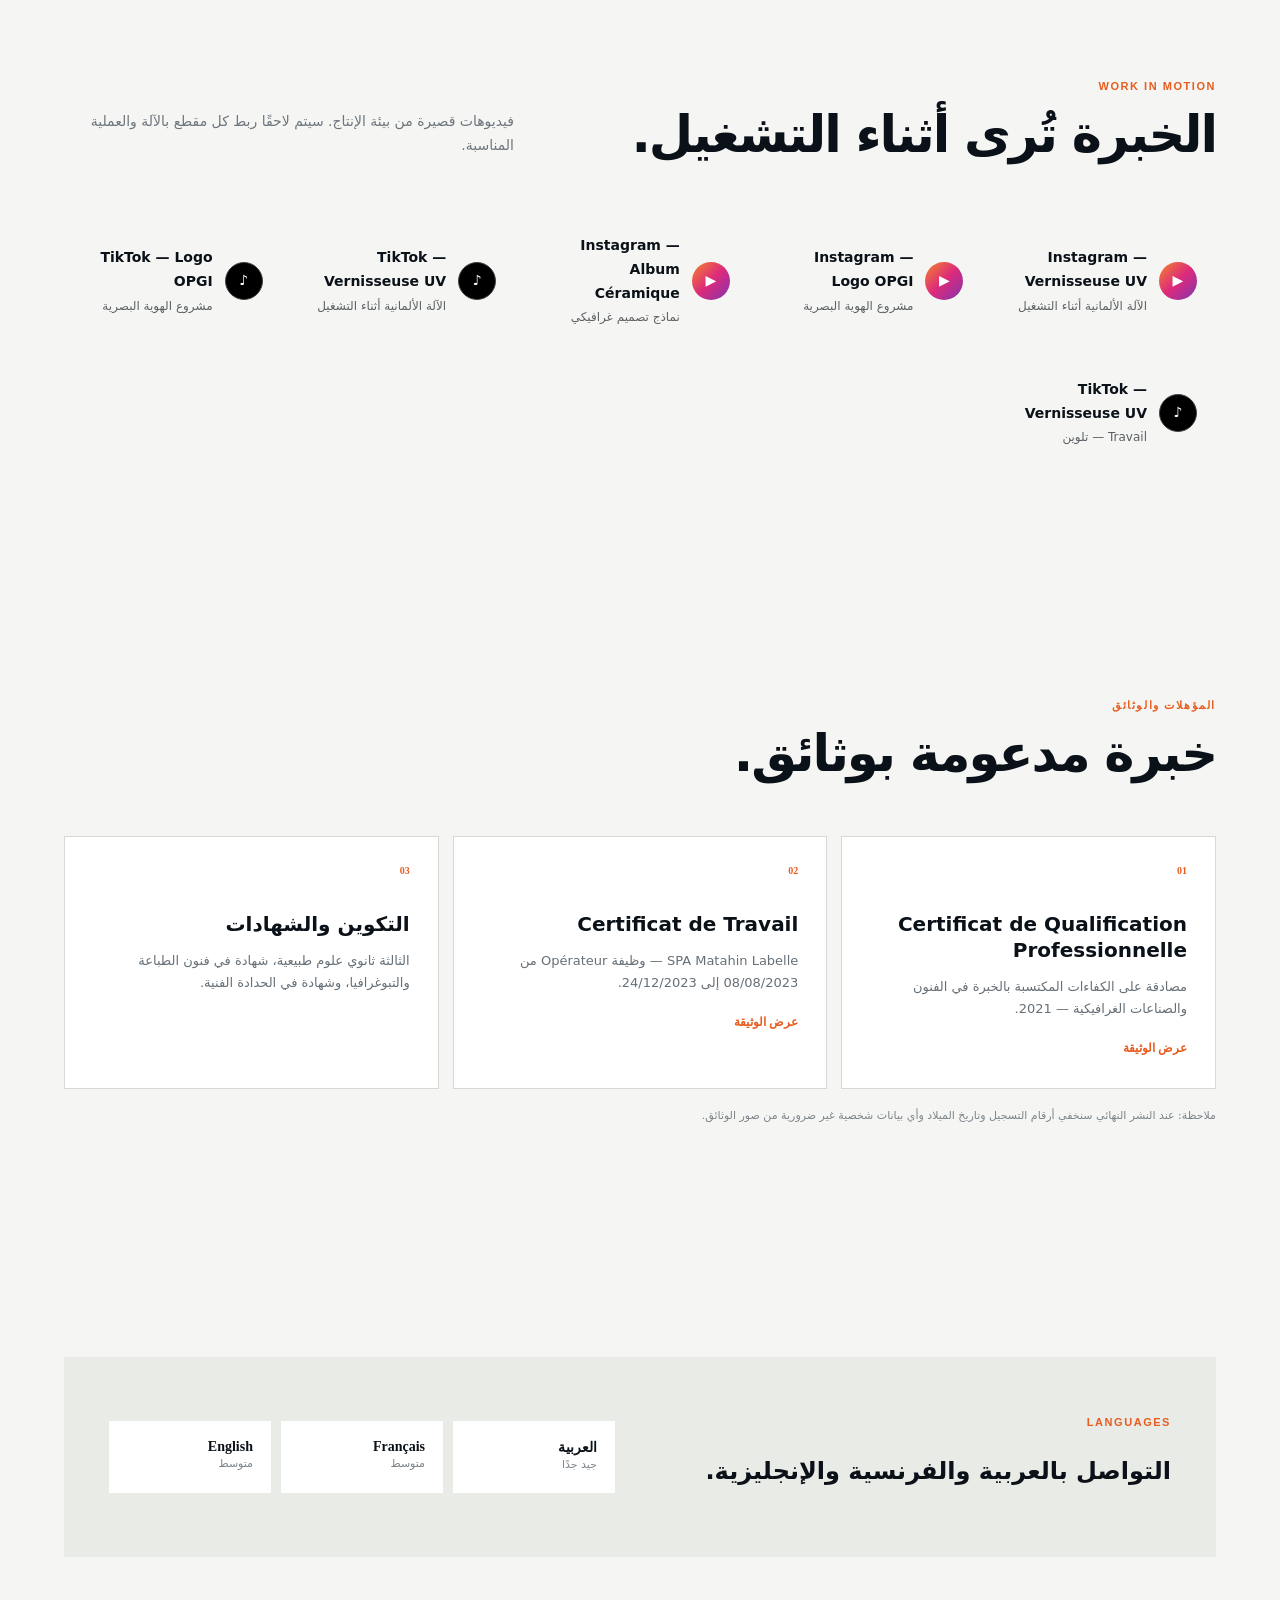
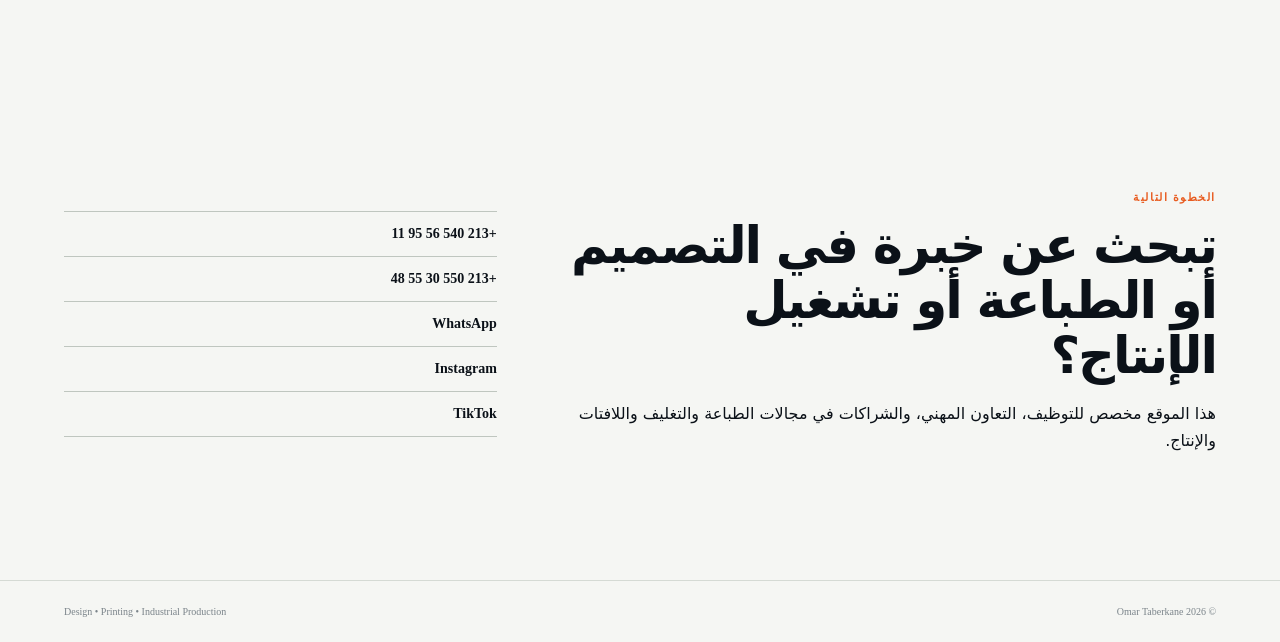
==== commit fc925834: "Add files via upload" ====
--- a/index.html
+++ b/index.html
@@ -128,13 +128,25 @@
     <section class="section video-section">
       <div class="section-head">
         <div><p class="section-kicker">WORK IN MOTION</p><h2 data-i18n="videoTitle">الخبرة تُرى أثناء التشغيل.</h2></div>
-        <p class="muted" data-i18n="videoLead">فيديوهات قصيرة من بيئة الإنتاج. سيتم لاحقًا ربط كل مقطع بالآلة والعملية المناسبة.</p>
+        <p class="muted" data-i18n="videoLead">فيديوهات قصيرة من بيئة الإنتاج — منشورة على Instagram وTikTok.</p>
       </div>
-      <div class="video-grid">
-        <video controls preload="metadata" poster="assets/images/machine-printing.jpg"><source src="assets/videos/uv-varnish.mp4" type="video/mp4"></video>
-        <video controls preload="metadata"><source src="assets/videos/printing-production.mp4" type="video/mp4"></video>
-        <video controls preload="metadata"><source src="assets/videos/binding-finishing.mp4" type="video/mp4"></video>
-        <video controls preload="metadata"><source src="assets/videos/machine-operation-extra.mp4" type="video/mp4"></video>
+      <style>
+        .social-video-grid{display:grid;grid-template-columns:repeat(auto-fit,minmax(210px,1fr));gap:16px;margin-top:20px}
+        .social-video-card{display:flex;align-items:center;gap:12px;padding:16px 18px;border:1px solid rgba(255,255,255,.14);border-radius:10px;background:rgba(255,255,255,.04);text-decoration:none;color:inherit;transition:background .15s ease,transform .15s ease}
+        .social-video-card:hover{background:rgba(255,255,255,.09);transform:translateY(-2px)}
+        .social-video-card .play{width:38px;height:38px;flex:0 0 38px;border-radius:50%;display:flex;align-items:center;justify-content:center;font-size:14px;color:#fff}
+        .social-video-card.ig .play{background:linear-gradient(135deg,#f58529,#dd2a7b,#8134af)}
+        .social-video-card.tt .play{background:#000;border:1px solid #444}
+        .social-video-card b{display:block;font-size:14px}
+        .social-video-card small{display:block;font-size:12px;opacity:.65;margin-top:2px}
+      </style>
+      <div class="social-video-grid">
+        <a class="social-video-card ig" href="https://www.instagram.com/reel/DcGitL6slFM/" target="_blank" rel="noopener"><span class="play">▶</span><span><b>Instagram — Vernisseuse UV</b><small>الآلة الألمانية أثناء التشغيل</small></span></a>
+        <a class="social-video-card ig" href="https://www.instagram.com/p/DcGlvVcDHFj/" target="_blank" rel="noopener"><span class="play">▶</span><span><b>Instagram — Logo OPGI</b><small>مشروع الهوية البصرية</small></span></a>
+        <a class="social-video-card ig" href="https://www.instagram.com/reel/DcGmCVQsIpc/" target="_blank" rel="noopener"><span class="play">▶</span><span><b>Instagram — Album Céramique</b><small>نماذج تصميم غرافيكي</small></span></a>
+        <a class="social-video-card tt" href="https://vt.tiktok.com/ZSVYuEEke/" target="_blank" rel="noopener"><span class="play">♪</span><span><b>TikTok — Vernisseuse UV</b><small>الآلة الألمانية أثناء التشغيل</small></span></a>
+        <a class="social-video-card tt" href="https://vt.tiktok.com/ZSVYQN5x4/" target="_blank" rel="noopener"><span class="play">♪</span><span><b>TikTok — Logo OPGI</b><small>مشروع الهوية البصرية</small></span></a>
+        <a class="social-video-card tt" href="https://vt.tiktok.com/ZSVYQHL7a/" target="_blank" rel="noopener"><span class="play">♪</span><span><b>TikTok — Vernisseuse UV</b><small>Travail — تلوين</small></span></a>
       </div>
     </section>
 
@@ -163,8 +175,8 @@
         <a href="tel:+213540569511">+213 540 56 95 11</a>
         <a href="tel:+213550305548">+213 550 30 55 48</a>
         <a href="https://wa.me/213540569511" target="_blank" rel="noopener">WhatsApp</a>
-        <a href="https://instagram.com/" target="_blank" rel="noopener">Instagram</a>
-        <a href="https://tiktok.com/" target="_blank" rel="noopener">TikTok</a>
+        <a href="https://instagram.com/omartaberkane" target="_blank" rel="noopener">Instagram</a>
+        <a href="https://tiktok.com/@omar.t341" target="_blank" rel="noopener">TikTok</a>
       </div>
     </section>
   </main>
@@ -178,4 +190,4 @@
 
   <script src="script.js"></script>
 </body>
-</html>+</html>
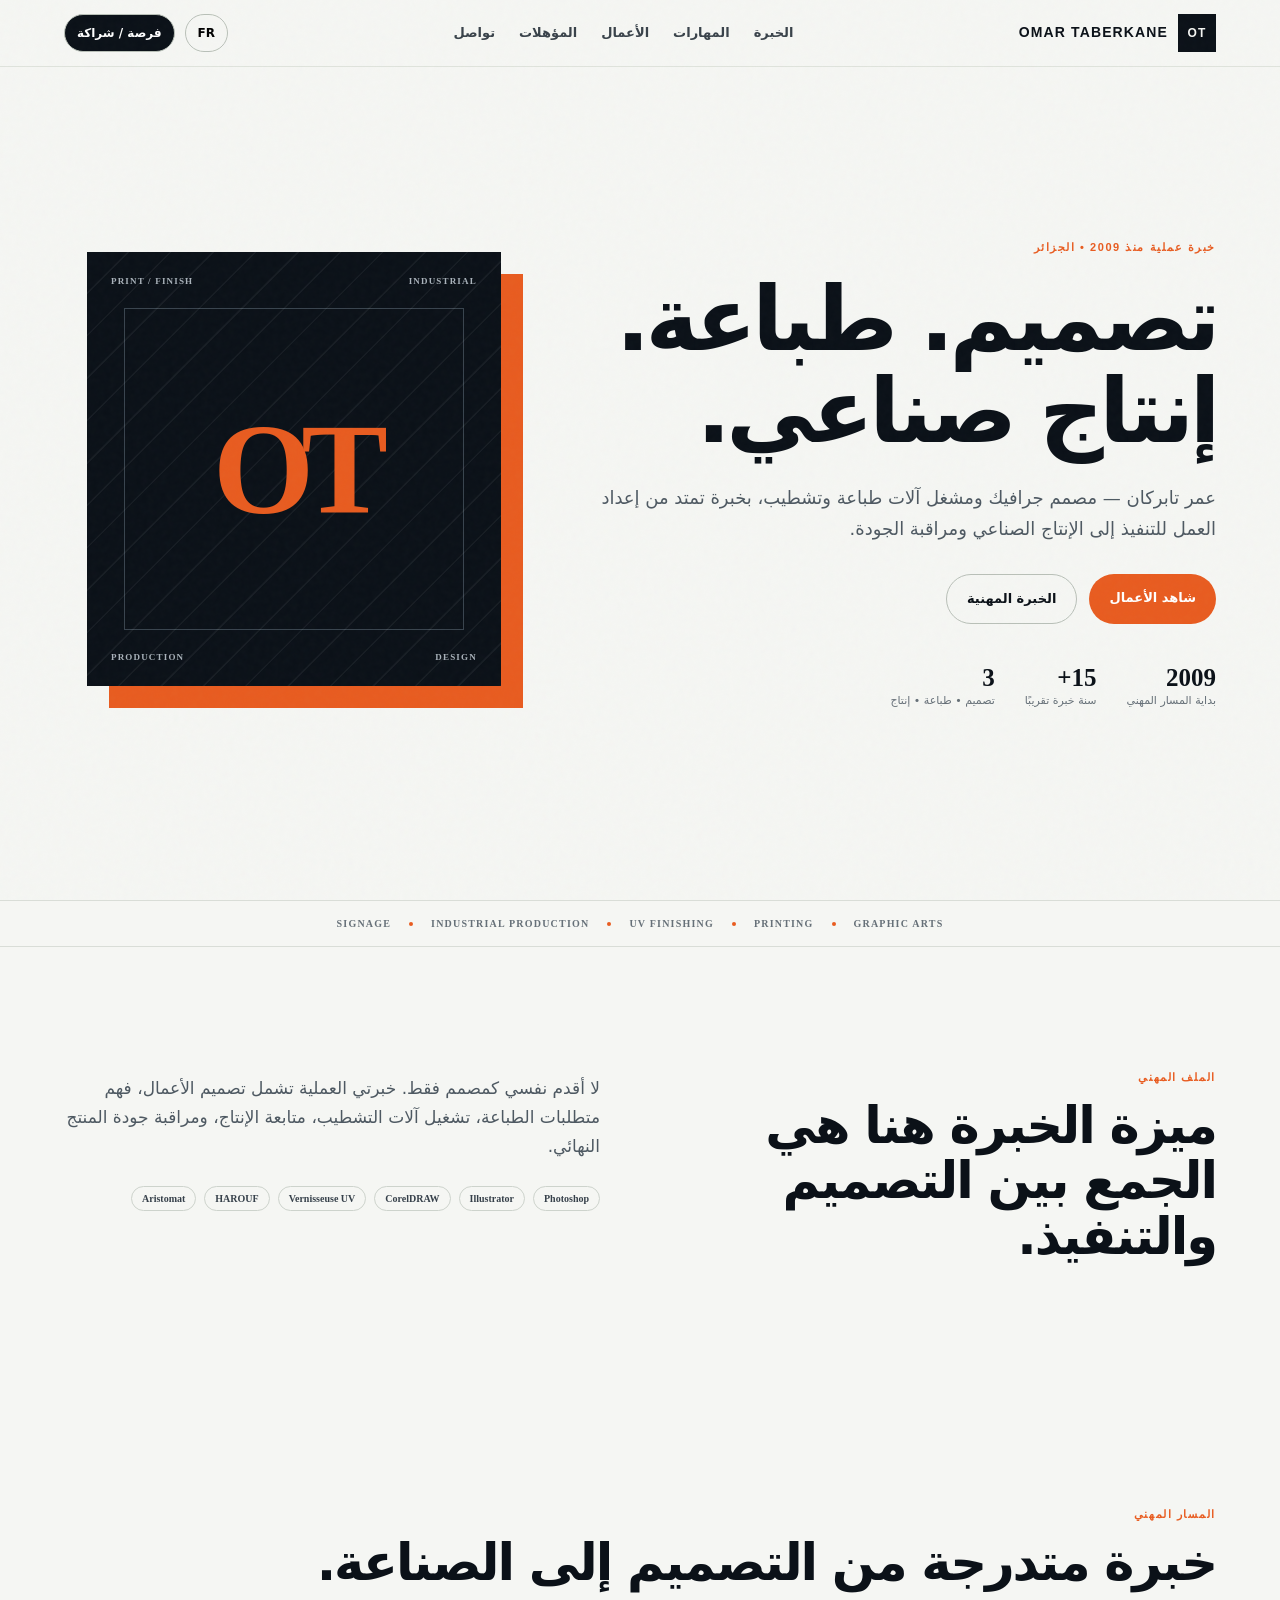
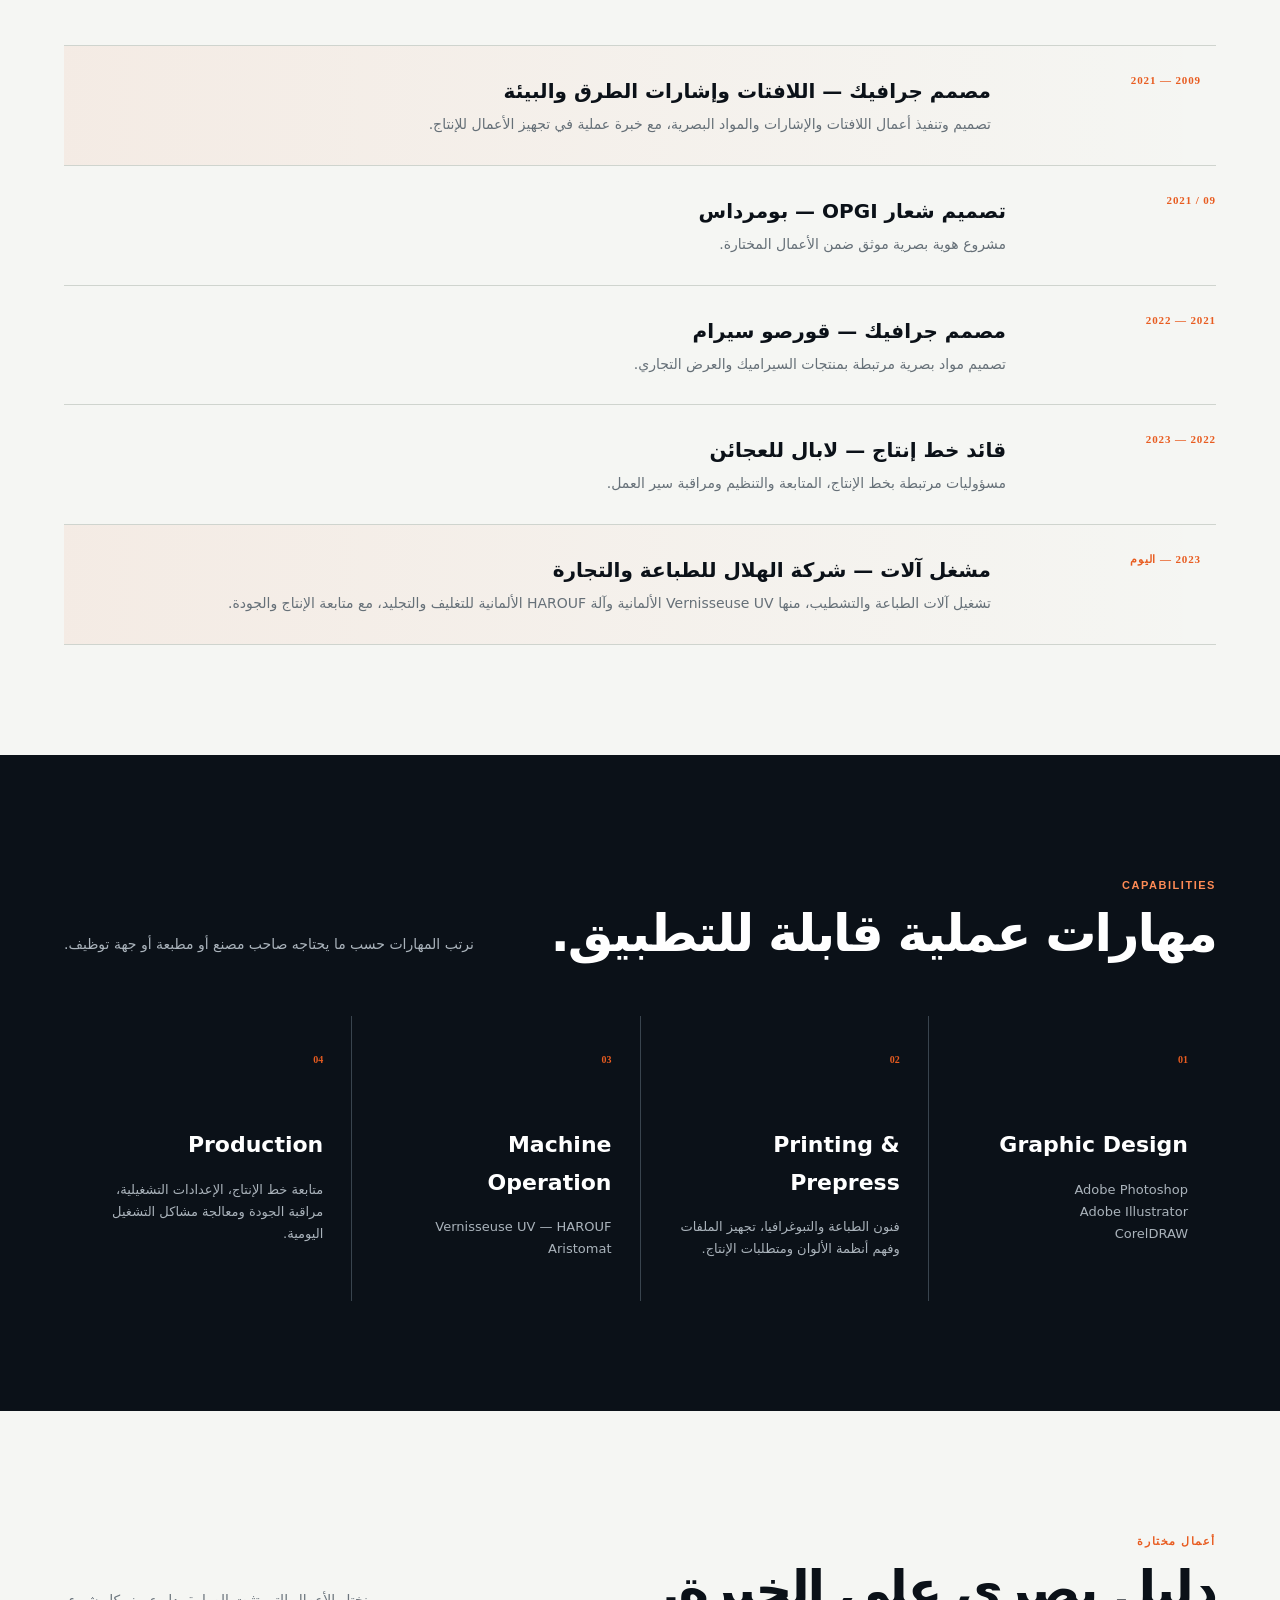
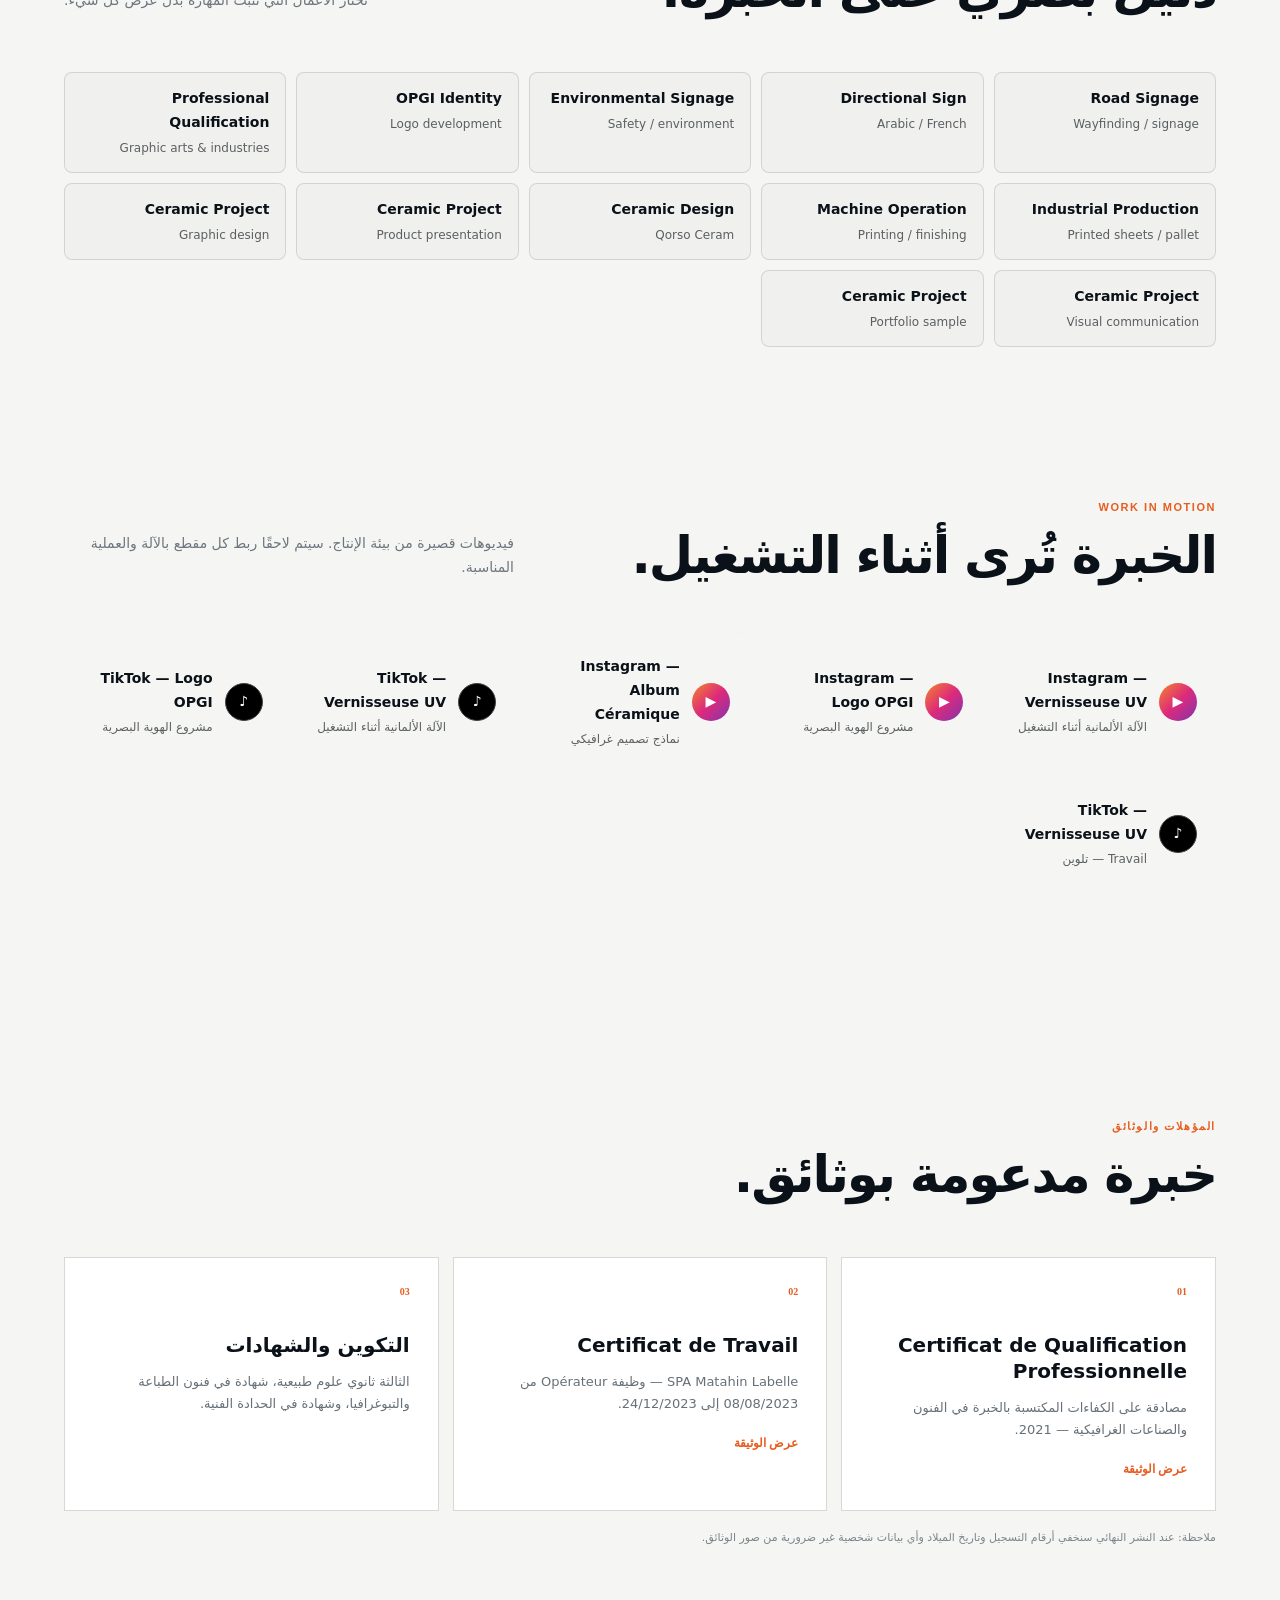
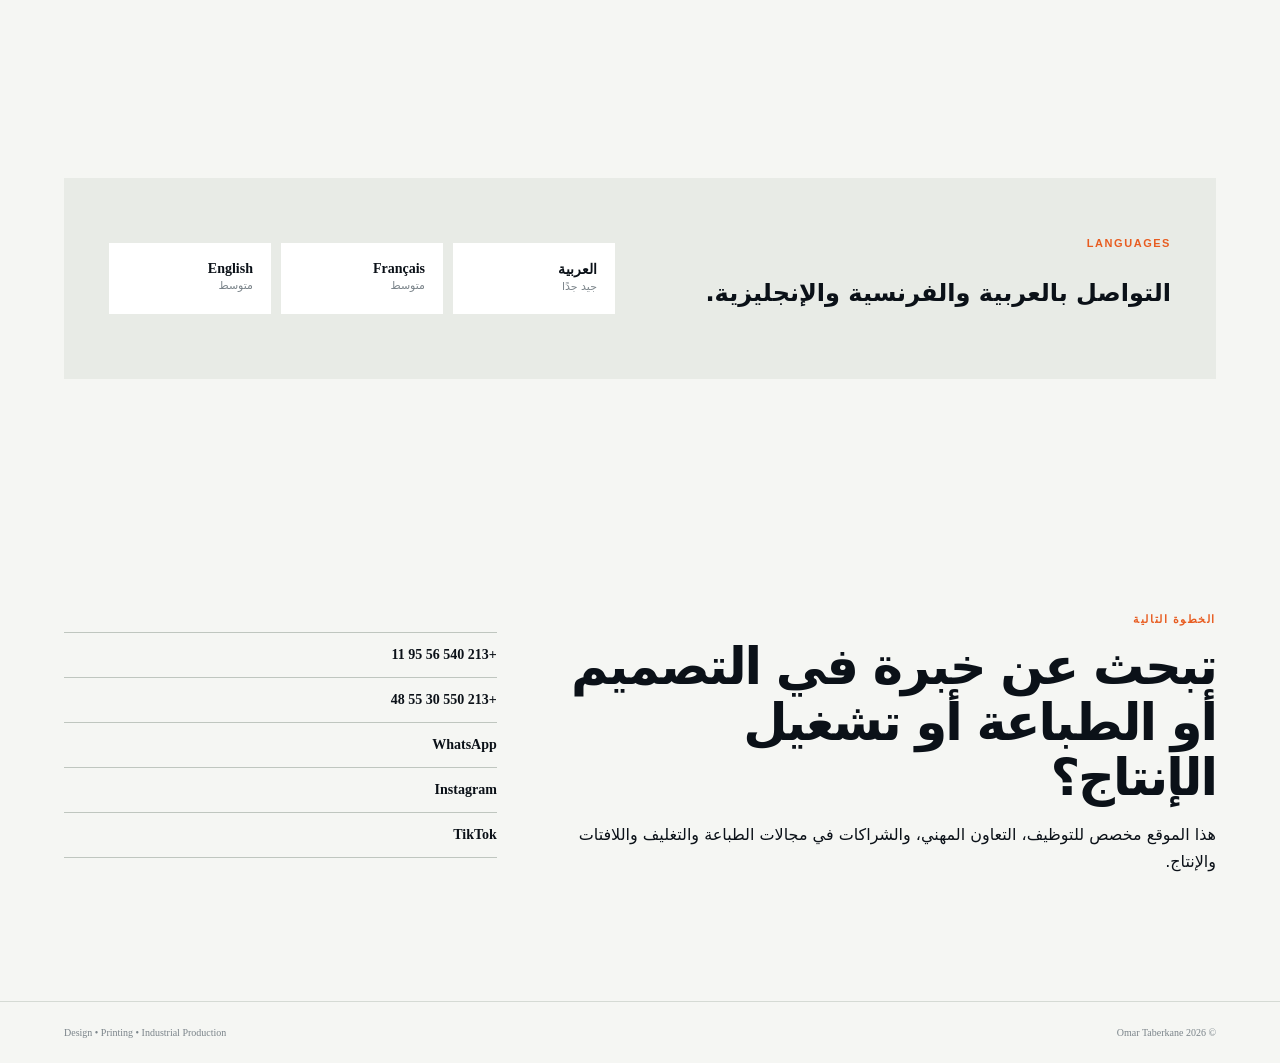
==== commit a0c757a4: "Add files via upload" ====
--- a/index.html
+++ b/index.html
@@ -107,22 +107,26 @@
         <div><p class="section-kicker" data-i18n="workKicker">أعمال مختارة</p><h2 data-i18n="workTitle">دليل بصري على الخبرة.</h2></div>
         <p class="muted" data-i18n="workLead">نختار الأعمال التي تثبت المهارة بدل عرض كل شيء.</p>
       </div>
-      <div class="work-grid">
-        <button class="work-card wide" data-image="assets/images/road-sign-main.jpg"><img src="assets/images/road-sign-main.jpg" loading="lazy" alt="Large Algerian road direction sign project"><span><b>Road Signage</b><small>Wayfinding / signage</small></span></button>
-        <button class="work-card" data-image="assets/images/road-sign-ar-fr.jpg"><img src="assets/images/road-sign-ar-fr.jpg" loading="lazy" alt="Road sign project in Arabic and French"><span><b>Directional Sign</b><small>Arabic / French</small></span></button>
-        <button class="work-card" data-image="assets/images/environmental-signage.jpg"><img src="assets/images/environmental-signage.jpg" loading="lazy" alt="Housekeeping and waste signage design"><span><b>Environmental Signage</b><small>Safety / environment</small></span></button>
-        <button class="work-card" data-image="assets/images/opgi-logo.jpg"><img src="assets/images/opgi-logo.jpg" loading="lazy" alt="OPGI logo project"><span><b>OPGI Identity</b><small>Logo development</small></span></button>
-        <button class="work-card" data-image="assets/images/qualification-certificate.jpg"><img src="assets/images/qualification-certificate.jpg" loading="lazy" alt="Professional qualification certificate"><span><b>Professional Qualification</b><small>Graphic arts & industries</small></span></button>
-        <button class="work-card" data-image="assets/images/industrial-print-pallet.jpg"><img src="assets/images/industrial-print-pallet.jpg" loading="lazy" alt="Industrial print production pallet"><span><b>Industrial Production</b><small>Printed sheets / pallet</small></span></button>
-        <button class="work-card" data-image="assets/images/machine-printing.jpg"><img src="assets/images/machine-printing.jpg" loading="lazy" alt="Printing machine in production"><span><b>Machine Operation</b><small>Printing / finishing</small></span></button>
-      </div>
-      <div class="work-grid secondary-work-grid">
-        <button class="work-card" data-image="assets/images/ceramic-project-01.jpg"><img src="assets/images/ceramic-project-01.jpg" loading="lazy" alt="Ceramic design project"><span><b>Ceramic Design</b><small>Qorso Ceram</small></span></button>
-        <button class="work-card" data-image="assets/images/ceramic-project-02.jpg"><img src="assets/images/ceramic-project-02.jpg" loading="lazy" alt="Ceramic product presentation"><span><b>Ceramic Project</b><small>Product presentation</small></span></button>
-        <button class="work-card" data-image="assets/images/ceramic-project-03.jpg"><img src="assets/images/ceramic-project-03.jpg" loading="lazy" alt="Ceramic project"><span><b>Ceramic Project</b><small>Graphic design</small></span></button>
-        <button class="work-card" data-image="assets/images/ceramic-project-04.jpg"><img src="assets/images/ceramic-project-04.jpg" loading="lazy" alt="Ceramic project"><span><b>Ceramic Project</b><small>Visual communication</small></span></button>
-        <button class="work-card" data-image="assets/images/ceramic-project-05.jpg"><img src="assets/images/ceramic-project-05.jpg" loading="lazy" alt="Ceramic project"><span><b>Ceramic Project</b><small>Portfolio sample</small></span></button>
-      </div>
+      <style>
+        .work-list{list-style:none;margin:20px 0 0;padding:0;display:grid;grid-template-columns:repeat(auto-fit,minmax(220px,1fr));gap:10px}
+        .work-list li{padding:14px 16px;border:1px solid rgba(0,0,0,.12);border-radius:8px;background:rgba(0,0,0,.02)}
+        .work-list li b{display:block;font-size:14px}
+        .work-list li small{display:block;font-size:12px;opacity:.65;margin-top:3px}
+      </style>
+      <ul class="work-list">
+        <li><b>Road Signage</b><small>Wayfinding / signage</small></li>
+        <li><b>Directional Sign</b><small>Arabic / French</small></li>
+        <li><b>Environmental Signage</b><small>Safety / environment</small></li>
+        <li><b>OPGI Identity</b><small>Logo development</small></li>
+        <li><b>Professional Qualification</b><small>Graphic arts & industries</small></li>
+        <li><b>Industrial Production</b><small>Printed sheets / pallet</small></li>
+        <li><b>Machine Operation</b><small>Printing / finishing</small></li>
+        <li><b>Ceramic Design</b><small>Qorso Ceram</small></li>
+        <li><b>Ceramic Project</b><small>Product presentation</small></li>
+        <li><b>Ceramic Project</b><small>Graphic design</small></li>
+        <li><b>Ceramic Project</b><small>Visual communication</small></li>
+        <li><b>Ceramic Project</b><small>Portfolio sample</small></li>
+      </ul>
     </section>
 
     <section class="section video-section">
@@ -144,7 +148,7 @@
         <a class="social-video-card ig" href="https://www.instagram.com/reel/DcGitL6slFM/" target="_blank" rel="noopener"><span class="play">▶</span><span><b>Instagram — Vernisseuse UV</b><small>الآلة الألمانية أثناء التشغيل</small></span></a>
         <a class="social-video-card ig" href="https://www.instagram.com/p/DcGlvVcDHFj/" target="_blank" rel="noopener"><span class="play">▶</span><span><b>Instagram — Logo OPGI</b><small>مشروع الهوية البصرية</small></span></a>
         <a class="social-video-card ig" href="https://www.instagram.com/reel/DcGmCVQsIpc/" target="_blank" rel="noopener"><span class="play">▶</span><span><b>Instagram — Album Céramique</b><small>نماذج تصميم غرافيكي</small></span></a>
-        <a class="social-video-card tt" href="https://vt.tiktok.com/ZSVYuEEke/" target="_blank" rel="noopener"><span class="play">♪</span><span><b>TikTok — Vernisseuse UV</b><small>الآلة الألمانية أثناء التشغيل</small></span></a>
+        <a class="social-video-card tt" href="https://vt.tiktok.com/ZSVY4DHFu/" target="_blank" rel="noopener"><span class="play">♪</span><span><b>TikTok — Vernisseuse UV</b><small>الآلة الألمانية أثناء التشغيل</small></span></a>
         <a class="social-video-card tt" href="https://vt.tiktok.com/ZSVYQN5x4/" target="_blank" rel="noopener"><span class="play">♪</span><span><b>TikTok — Logo OPGI</b><small>مشروع الهوية البصرية</small></span></a>
         <a class="social-video-card tt" href="https://vt.tiktok.com/ZSVYQHL7a/" target="_blank" rel="noopener"><span class="play">♪</span><span><b>TikTok — Vernisseuse UV</b><small>Travail — تلوين</small></span></a>
       </div>
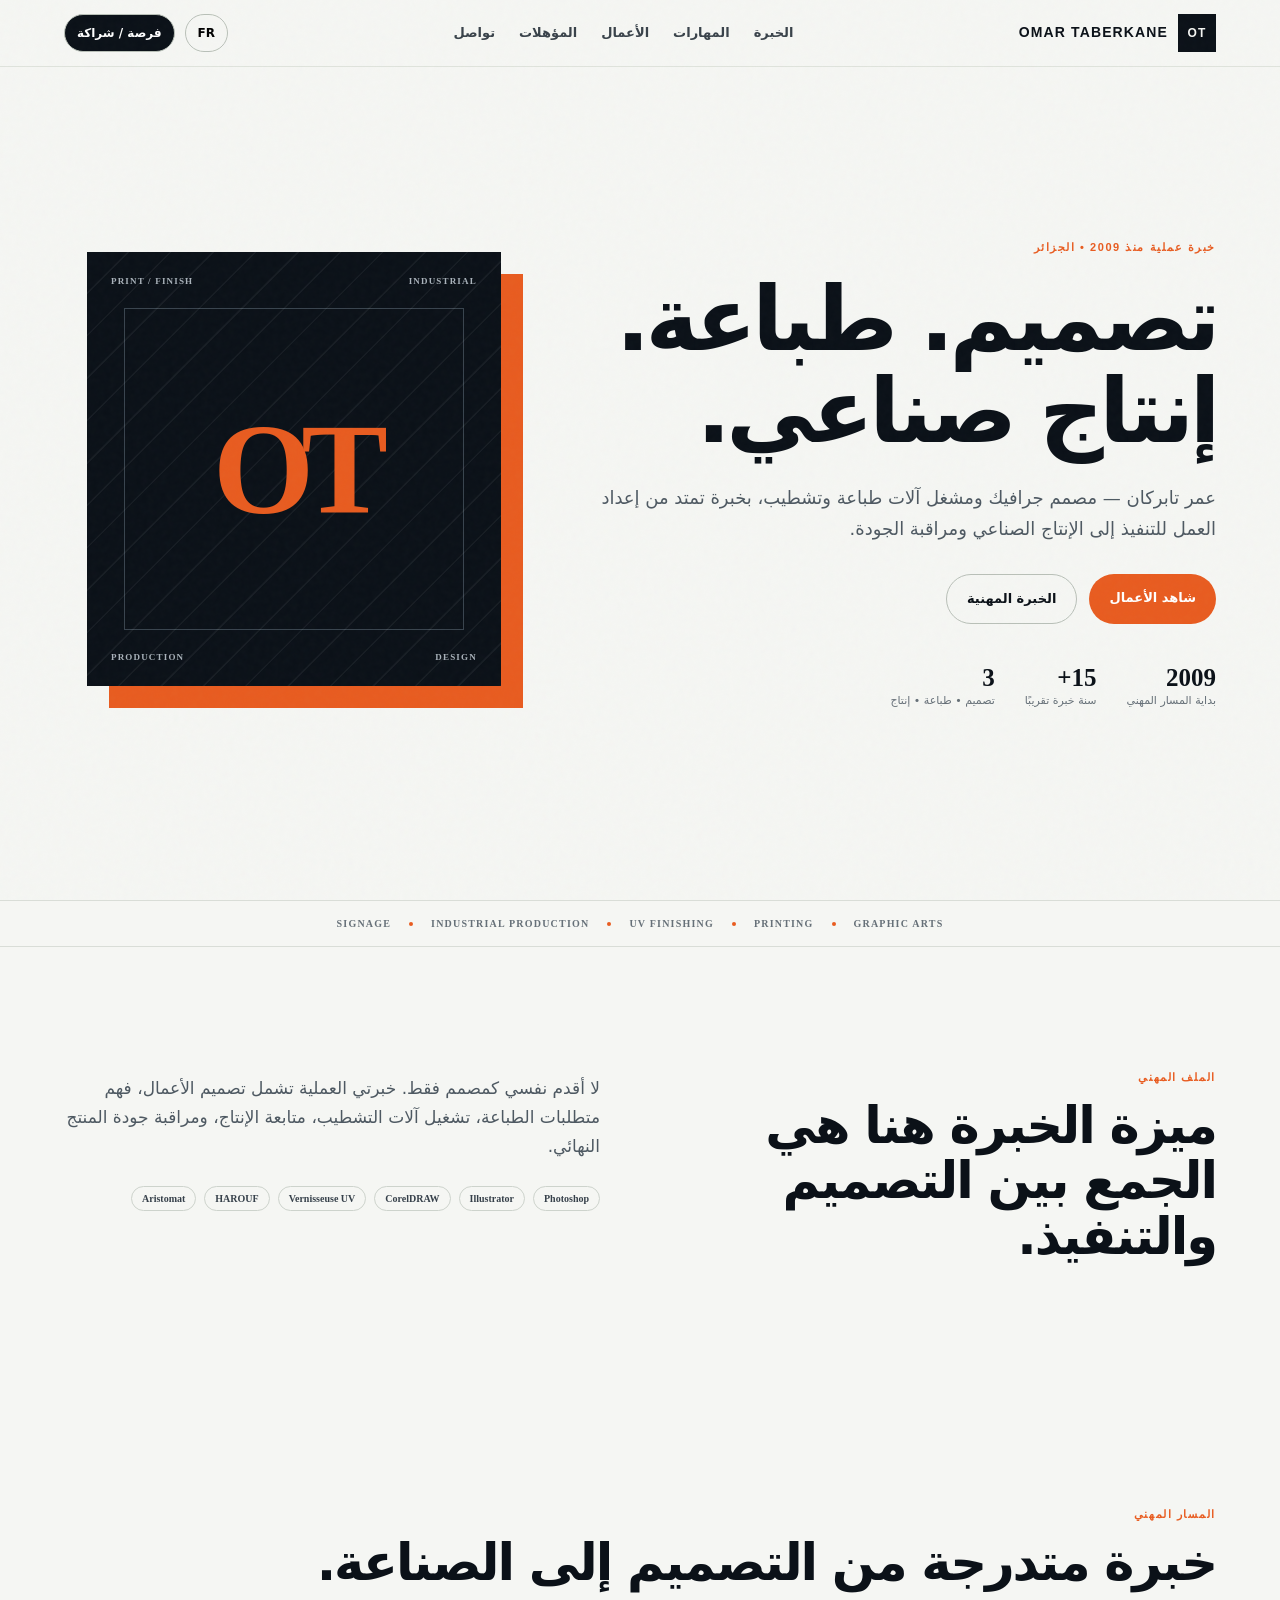
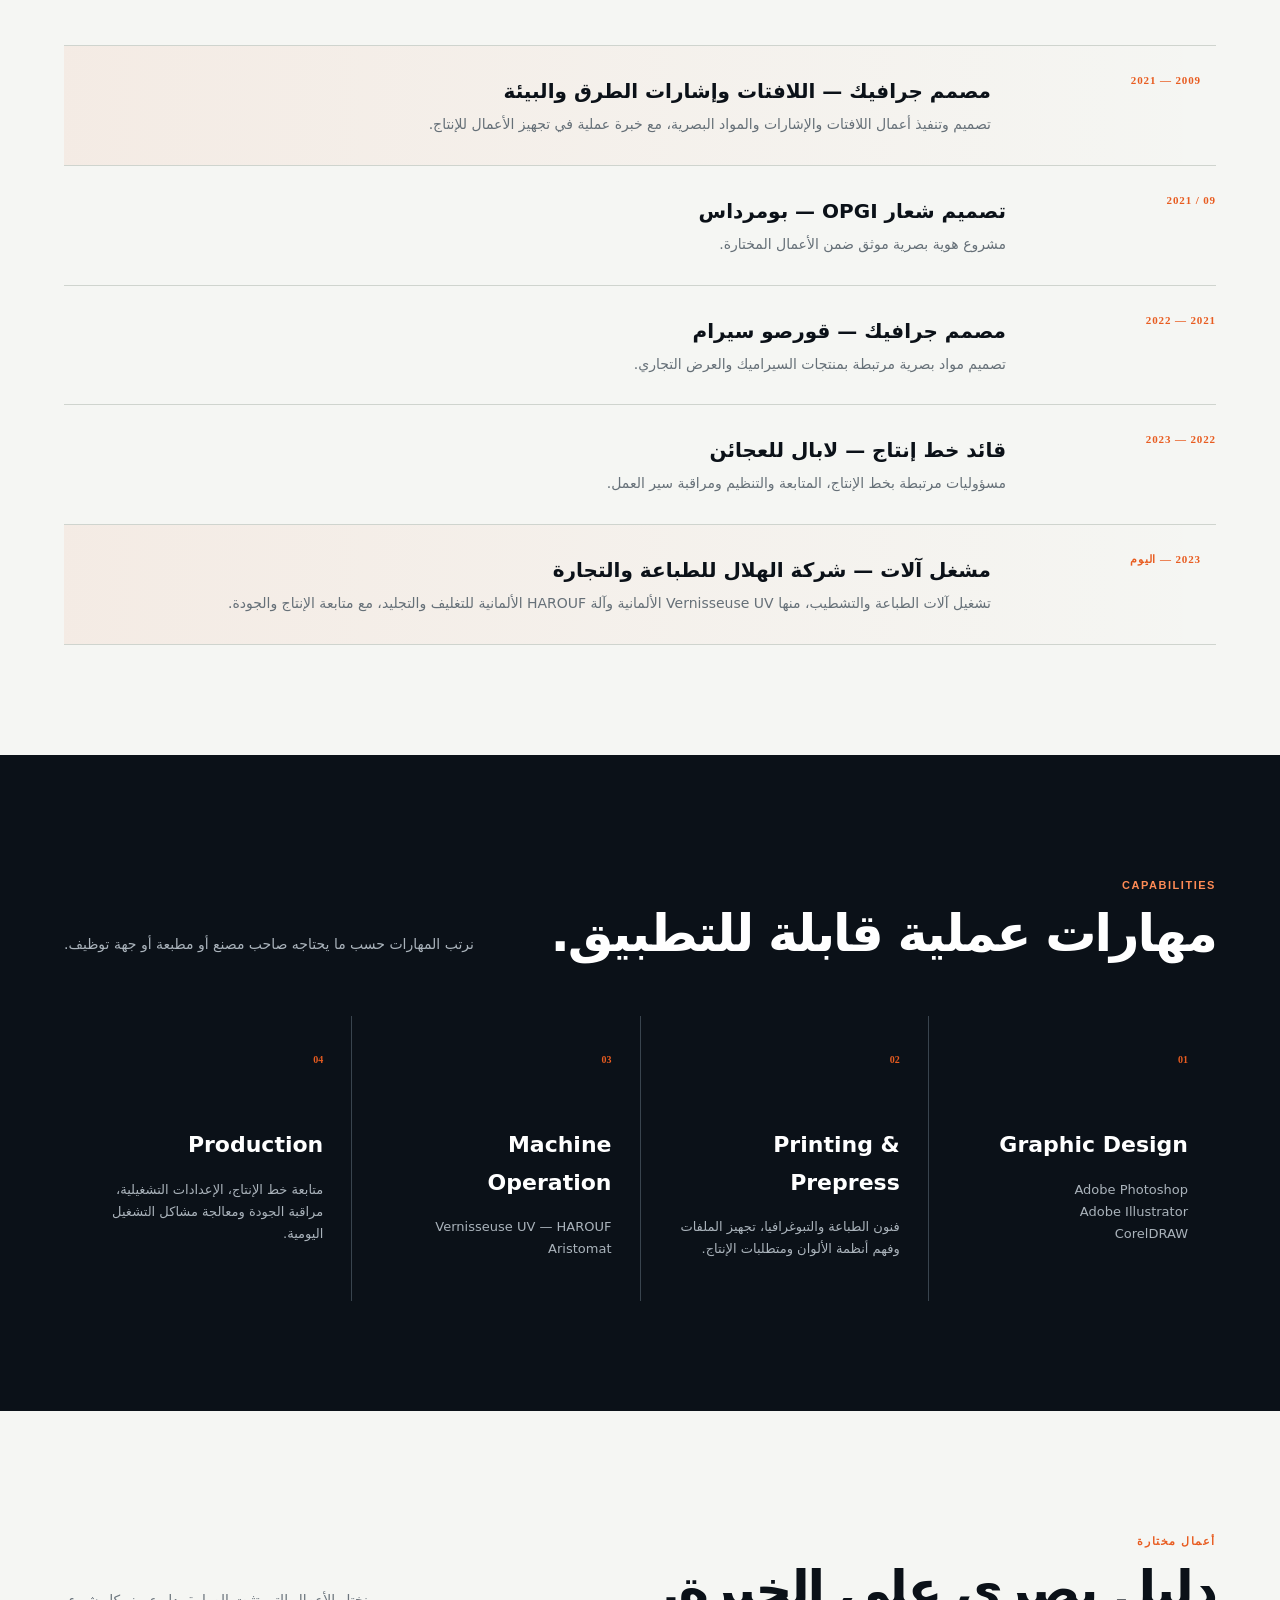
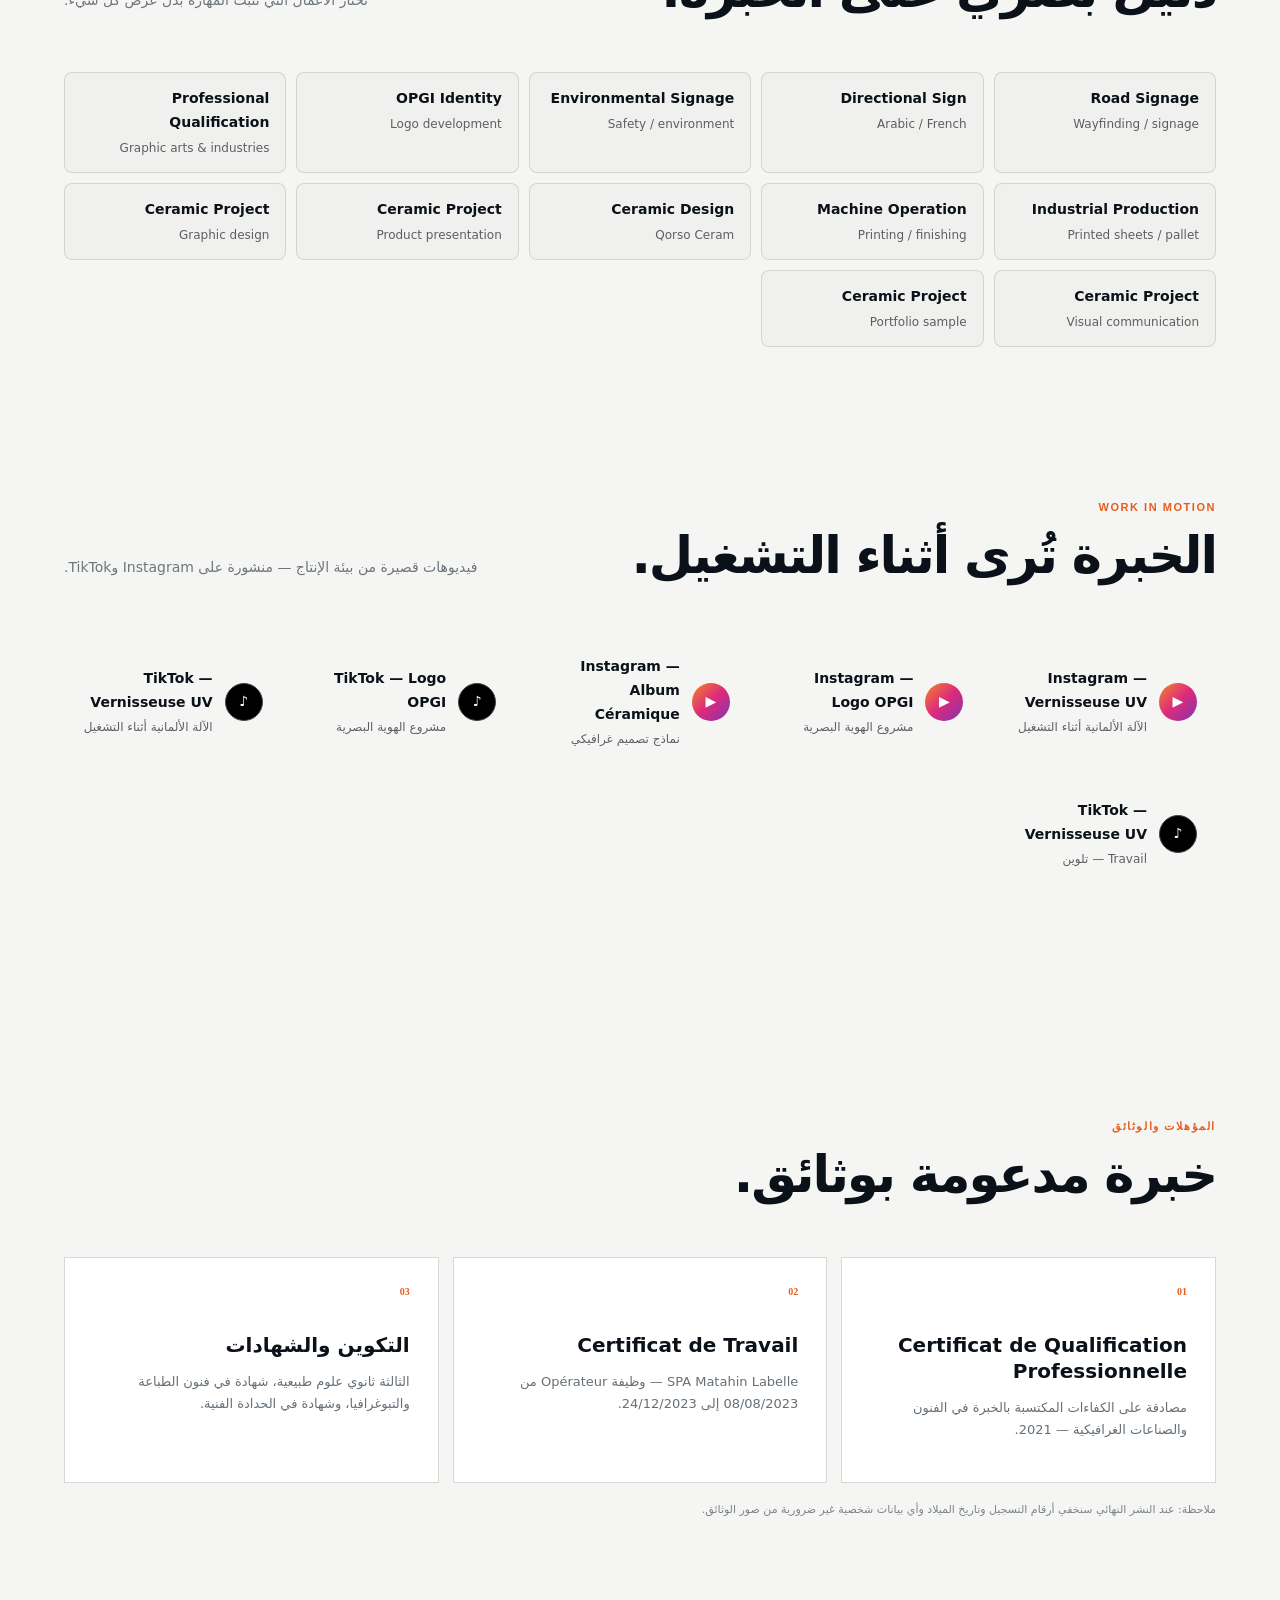
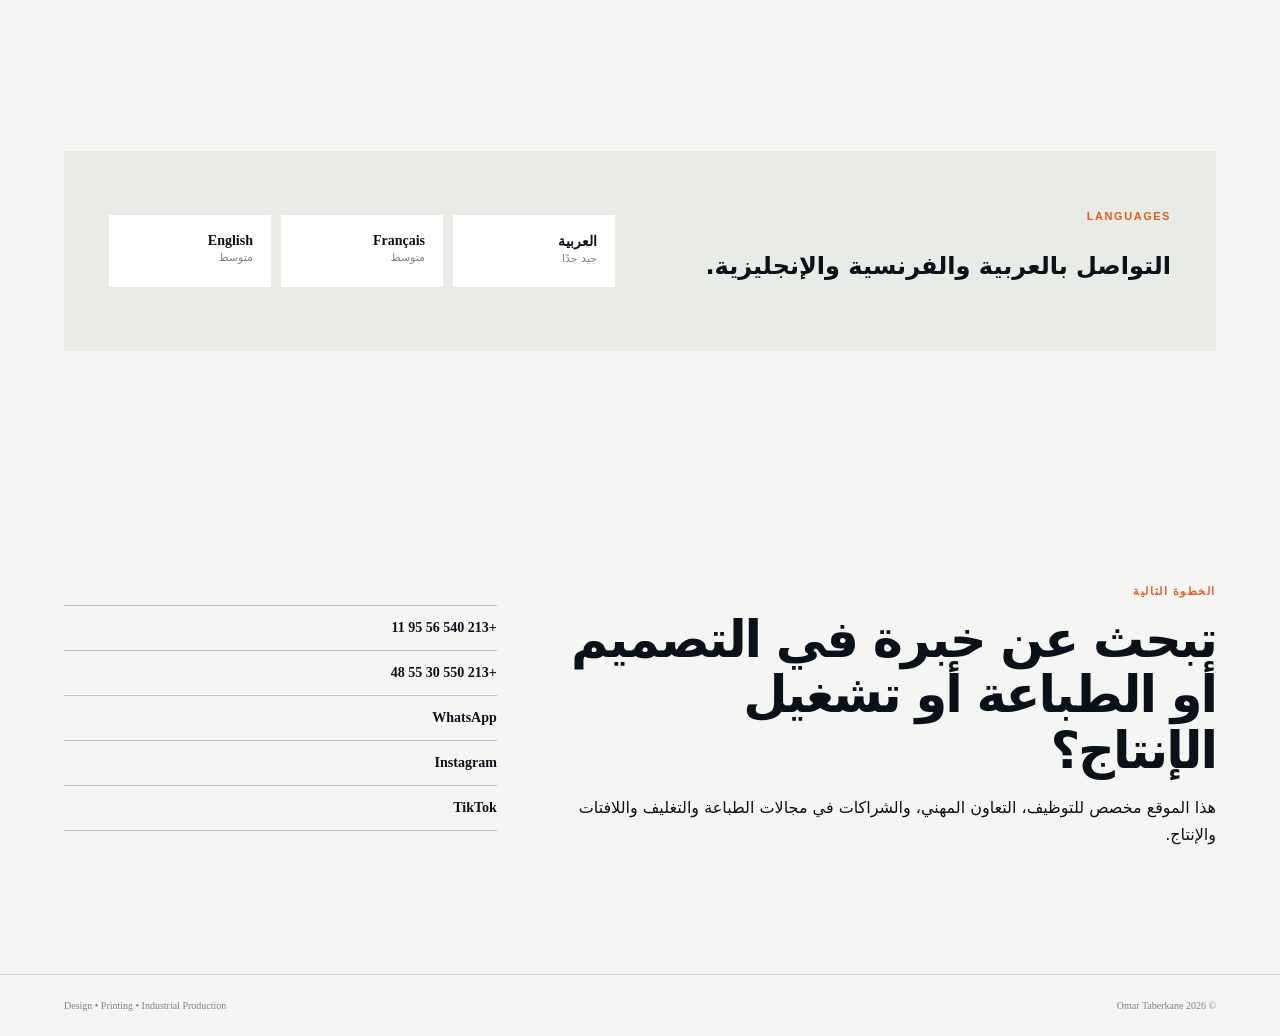
==== commit aac706e8: "Add files via upload" ====
--- a/index.html
+++ b/index.html
@@ -148,8 +148,8 @@
         <a class="social-video-card ig" href="https://www.instagram.com/reel/DcGitL6slFM/" target="_blank" rel="noopener"><span class="play">▶</span><span><b>Instagram — Vernisseuse UV</b><small>الآلة الألمانية أثناء التشغيل</small></span></a>
         <a class="social-video-card ig" href="https://www.instagram.com/p/DcGlvVcDHFj/" target="_blank" rel="noopener"><span class="play">▶</span><span><b>Instagram — Logo OPGI</b><small>مشروع الهوية البصرية</small></span></a>
         <a class="social-video-card ig" href="https://www.instagram.com/reel/DcGmCVQsIpc/" target="_blank" rel="noopener"><span class="play">▶</span><span><b>Instagram — Album Céramique</b><small>نماذج تصميم غرافيكي</small></span></a>
-        <a class="social-video-card tt" href="https://vt.tiktok.com/ZSVY4DHFu/" target="_blank" rel="noopener"><span class="play">♪</span><span><b>TikTok — Vernisseuse UV</b><small>الآلة الألمانية أثناء التشغيل</small></span></a>
-        <a class="social-video-card tt" href="https://vt.tiktok.com/ZSVYQN5x4/" target="_blank" rel="noopener"><span class="play">♪</span><span><b>TikTok — Logo OPGI</b><small>مشروع الهوية البصرية</small></span></a>
+        <a class="social-video-card tt" href="https://vt.tiktok.com/ZSVY4DHFu/" target="_blank" rel="noopener"><span class="play">♪</span><span><b>TikTok — Logo OPGI</b><small>مشروع الهوية البصرية</small></span></a>
+        <a class="social-video-card tt" href="https://vt.tiktok.com/ZSVYq2vnH/" target="_blank" rel="noopener"><span class="play">♪</span><span><b>TikTok — Vernisseuse UV</b><small>الآلة الألمانية أثناء التشغيل</small></span></a>
         <a class="social-video-card tt" href="https://vt.tiktok.com/ZSVYQHL7a/" target="_blank" rel="noopener"><span class="play">♪</span><span><b>TikTok — Vernisseuse UV</b><small>Travail — تلوين</small></span></a>
       </div>
     </section>
@@ -159,8 +159,8 @@
         <div><p class="section-kicker" data-i18n="credKicker">المؤهلات والوثائق</p><h2 data-i18n="credTitle">خبرة مدعومة بوثائق.</h2></div>
       </div>
       <div class="credential-grid">
-        <article class="credential-card"><div class="credential-icon">01</div><h3 data-i18n="cred1Title">Certificat de Qualification Professionnelle</h3><p data-i18n="cred1Text">مصادقة على الكفاءات المكتسبة بالخبرة في الفنون والصناعات الغرافيكية — 2021.</p><button class="text-btn" data-image="assets/images/qualification-certificate.jpg" data-i18n="viewDoc">عرض الوثيقة</button></article>
-        <article class="credential-card"><div class="credential-icon">02</div><h3 data-i18n="cred2Title">Certificat de Travail</h3><p data-i18n="cred2Text">SPA Matahin Labelle — وظيفة Opérateur من 08/08/2023 إلى 24/12/2023.</p><button class="text-btn" data-image="assets/images/work-certificate.jpg" data-i18n="viewDoc">عرض الوثيقة</button></article>
+        <article class="credential-card"><div class="credential-icon">01</div><h3 data-i18n="cred1Title">Certificat de Qualification Professionnelle</h3><p data-i18n="cred1Text">مصادقة على الكفاءات المكتسبة بالخبرة في الفنون والصناعات الغرافيكية — 2021.</p></article>
+        <article class="credential-card"><div class="credential-icon">02</div><h3 data-i18n="cred2Title">Certificat de Travail</h3><p data-i18n="cred2Text">SPA Matahin Labelle — وظيفة Opérateur من 08/08/2023 إلى 24/12/2023.</p></article>
         <article class="credential-card"><div class="credential-icon">03</div><h3 data-i18n="cred3Title">التكوين والشهادات</h3><p data-i18n="cred3Text">الثالثة ثانوي علوم طبيعية، شهادة في فنون الطباعة والتبوغرافيا، وشهادة في الحدادة الفنية.</p></article>
       </div>
       <p class="privacy-note" data-i18n="privacy">ملاحظة: عند النشر النهائي سنخفي أرقام التسجيل وتاريخ الميلاد وأي بيانات شخصية غير ضرورية من صور الوثائق.</p>
@@ -187,9 +187,7 @@
 
   <footer class="footer"><span>© 2026 Omar Taberkane</span><span data-i18n="footer">Design • Printing • Industrial Production</span></footer>
 
-  <dialog id="lightbox" class="lightbox">
-    <button class="close" id="closeLightbox" aria-label="Close">×</button>
-    <img id="lightboxImg" alt="">
+  <dialog id="lightbox" class="lightbox" style="display:none">
   </dialog>
 
   <script src="script.js"></script>
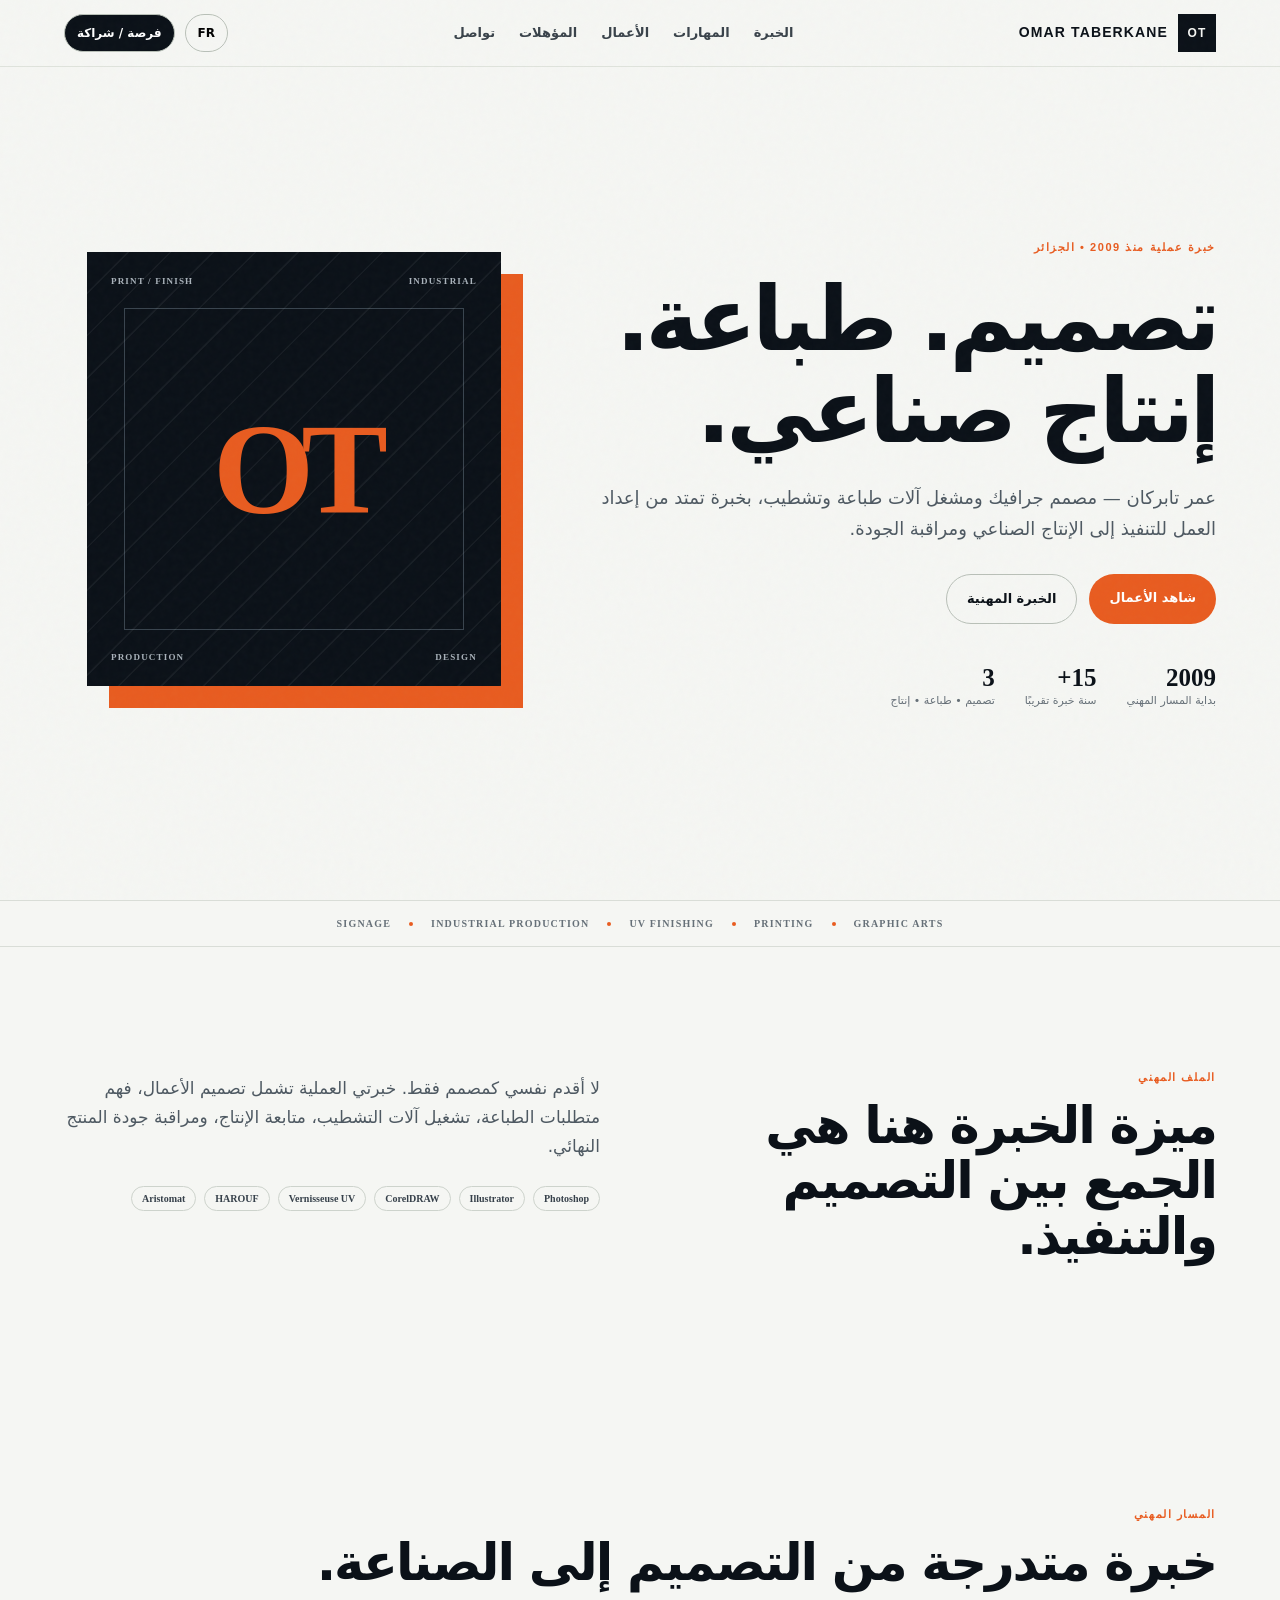
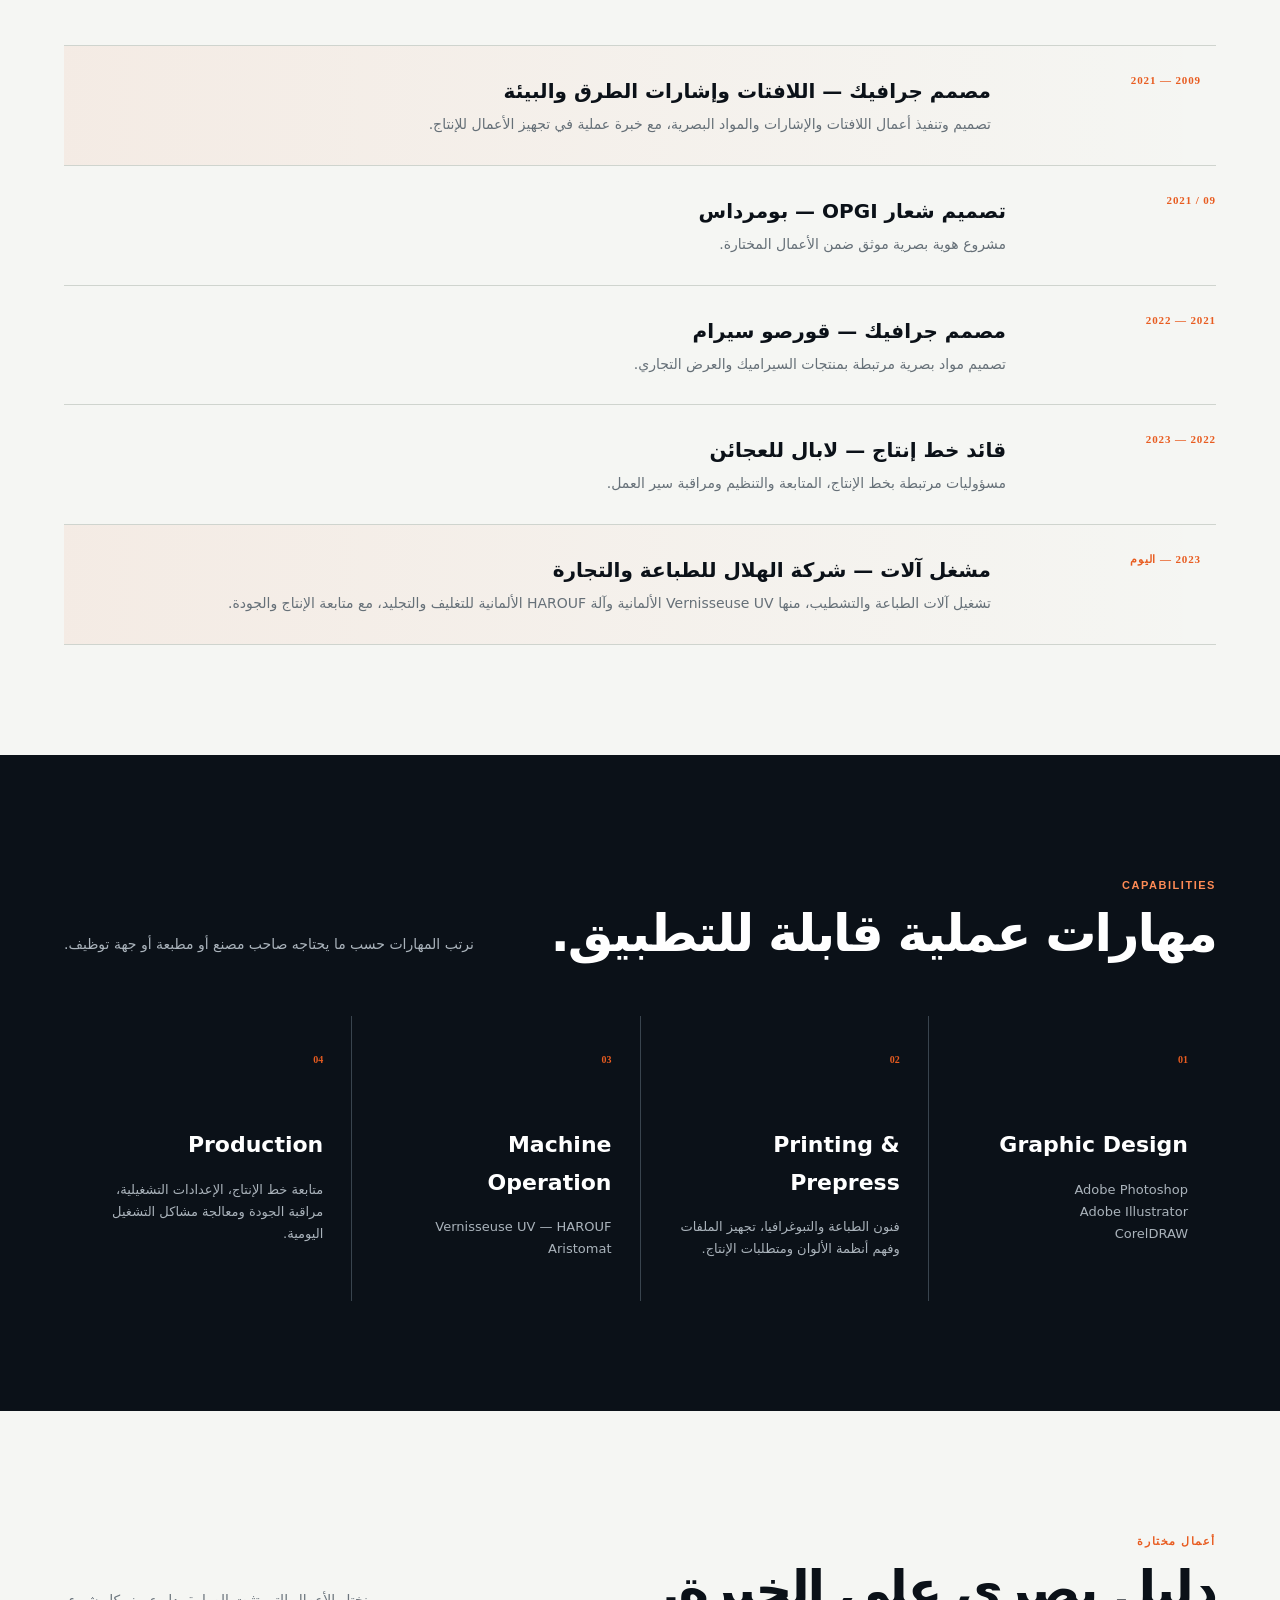
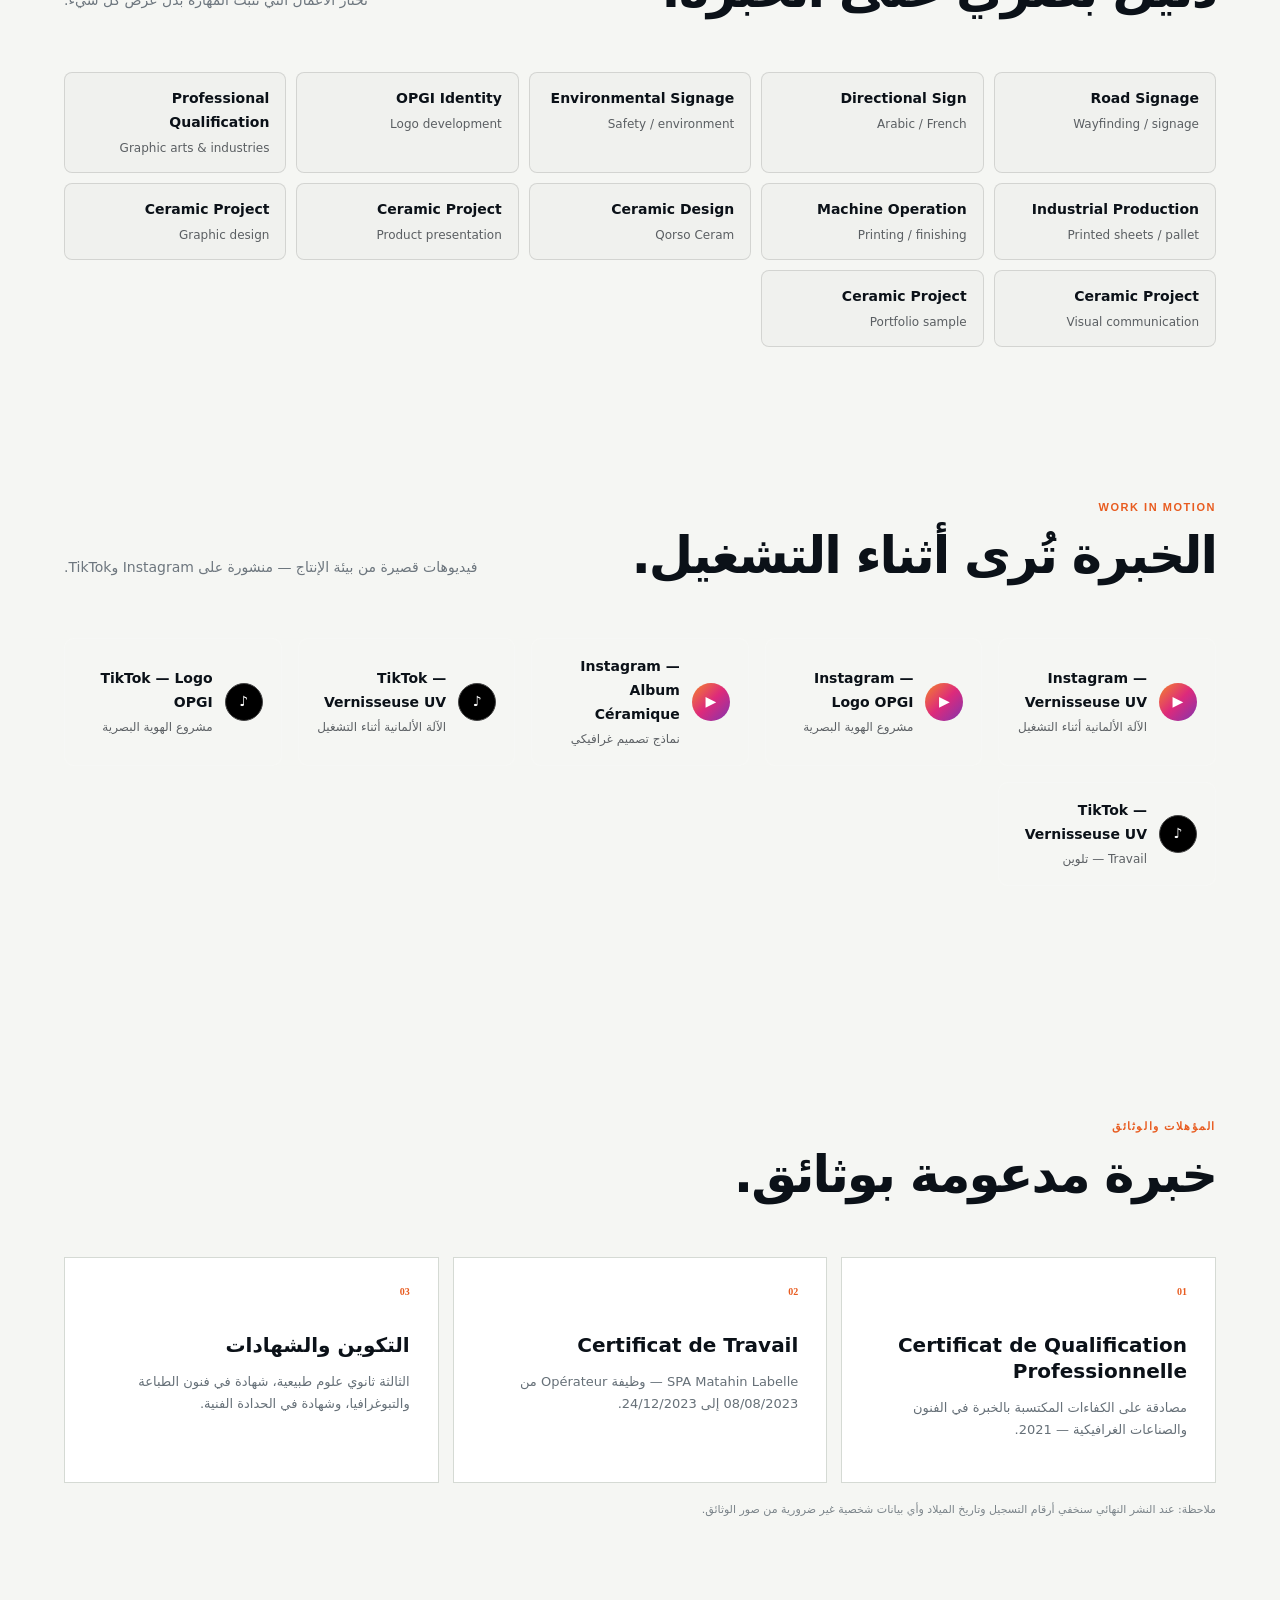
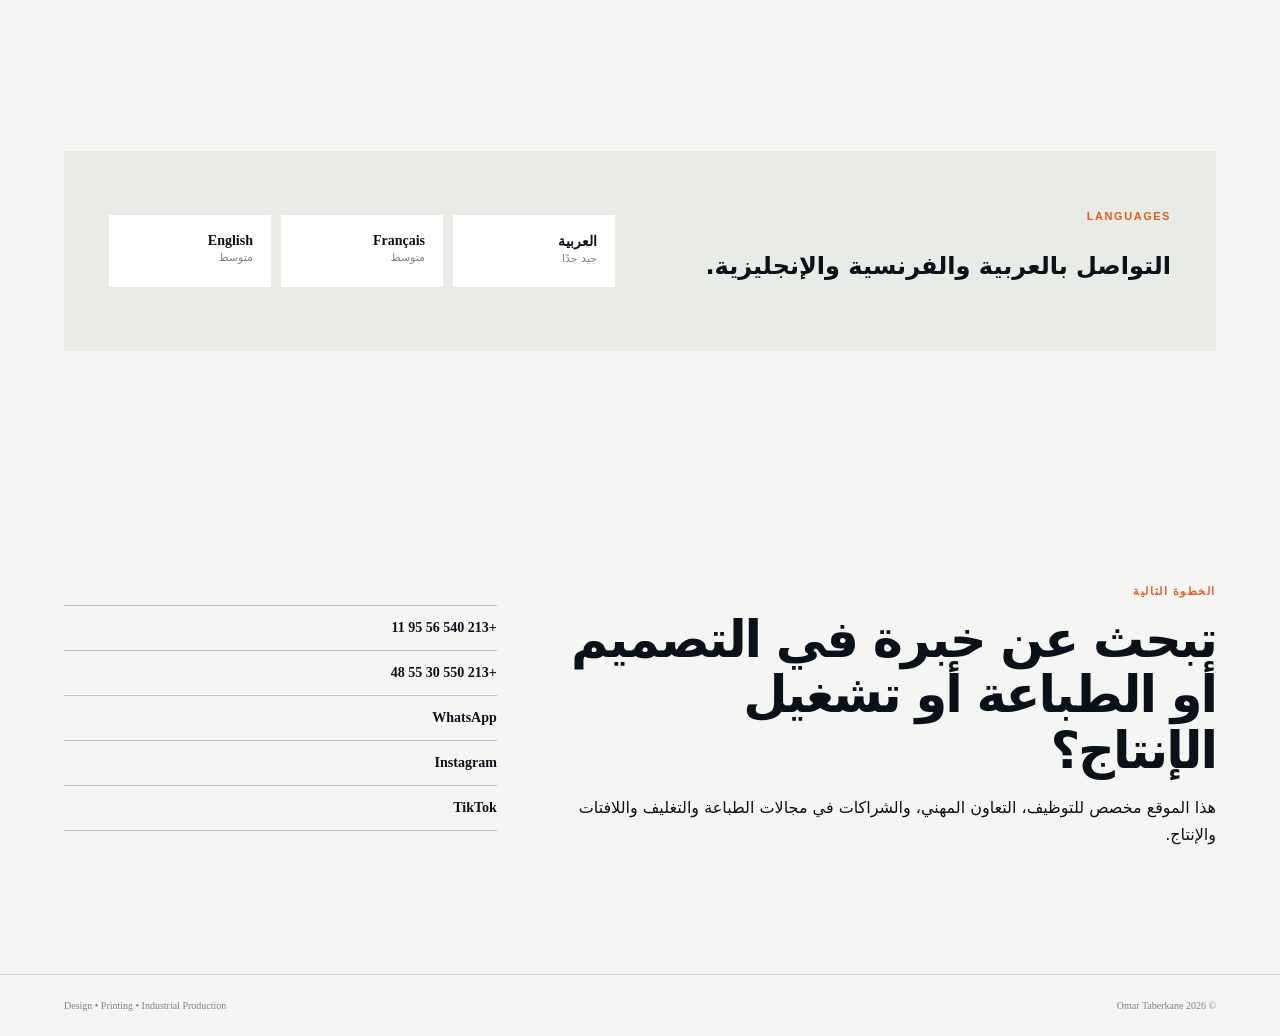
==== commit 7a327dee: "Add files via upload" ====
--- a/index.html
+++ b/index.html
@@ -148,8 +148,8 @@
         <a class="social-video-card ig" href="https://www.instagram.com/reel/DcGitL6slFM/" target="_blank" rel="noopener"><span class="play">▶</span><span><b>Instagram — Vernisseuse UV</b><small>الآلة الألمانية أثناء التشغيل</small></span></a>
         <a class="social-video-card ig" href="https://www.instagram.com/p/DcGlvVcDHFj/" target="_blank" rel="noopener"><span class="play">▶</span><span><b>Instagram — Logo OPGI</b><small>مشروع الهوية البصرية</small></span></a>
         <a class="social-video-card ig" href="https://www.instagram.com/reel/DcGmCVQsIpc/" target="_blank" rel="noopener"><span class="play">▶</span><span><b>Instagram — Album Céramique</b><small>نماذج تصميم غرافيكي</small></span></a>
+        <a class="social-video-card tt" href="https://vt.tiktok.com/ZSVYq2vnH/" target="_blank" rel="noopener"><span class="play">♪</span><span><b>TikTok — Vernisseuse UV</b><small>الآلة الألمانية أثناء التشغيل</small></span></a>
         <a class="social-video-card tt" href="https://vt.tiktok.com/ZSVY4DHFu/" target="_blank" rel="noopener"><span class="play">♪</span><span><b>TikTok — Logo OPGI</b><small>مشروع الهوية البصرية</small></span></a>
-        <a class="social-video-card tt" href="https://vt.tiktok.com/ZSVYq2vnH/" target="_blank" rel="noopener"><span class="play">♪</span><span><b>TikTok — Vernisseuse UV</b><small>الآلة الألمانية أثناء التشغيل</small></span></a>
         <a class="social-video-card tt" href="https://vt.tiktok.com/ZSVYQHL7a/" target="_blank" rel="noopener"><span class="play">♪</span><span><b>TikTok — Vernisseuse UV</b><small>Travail — تلوين</small></span></a>
       </div>
     </section>
